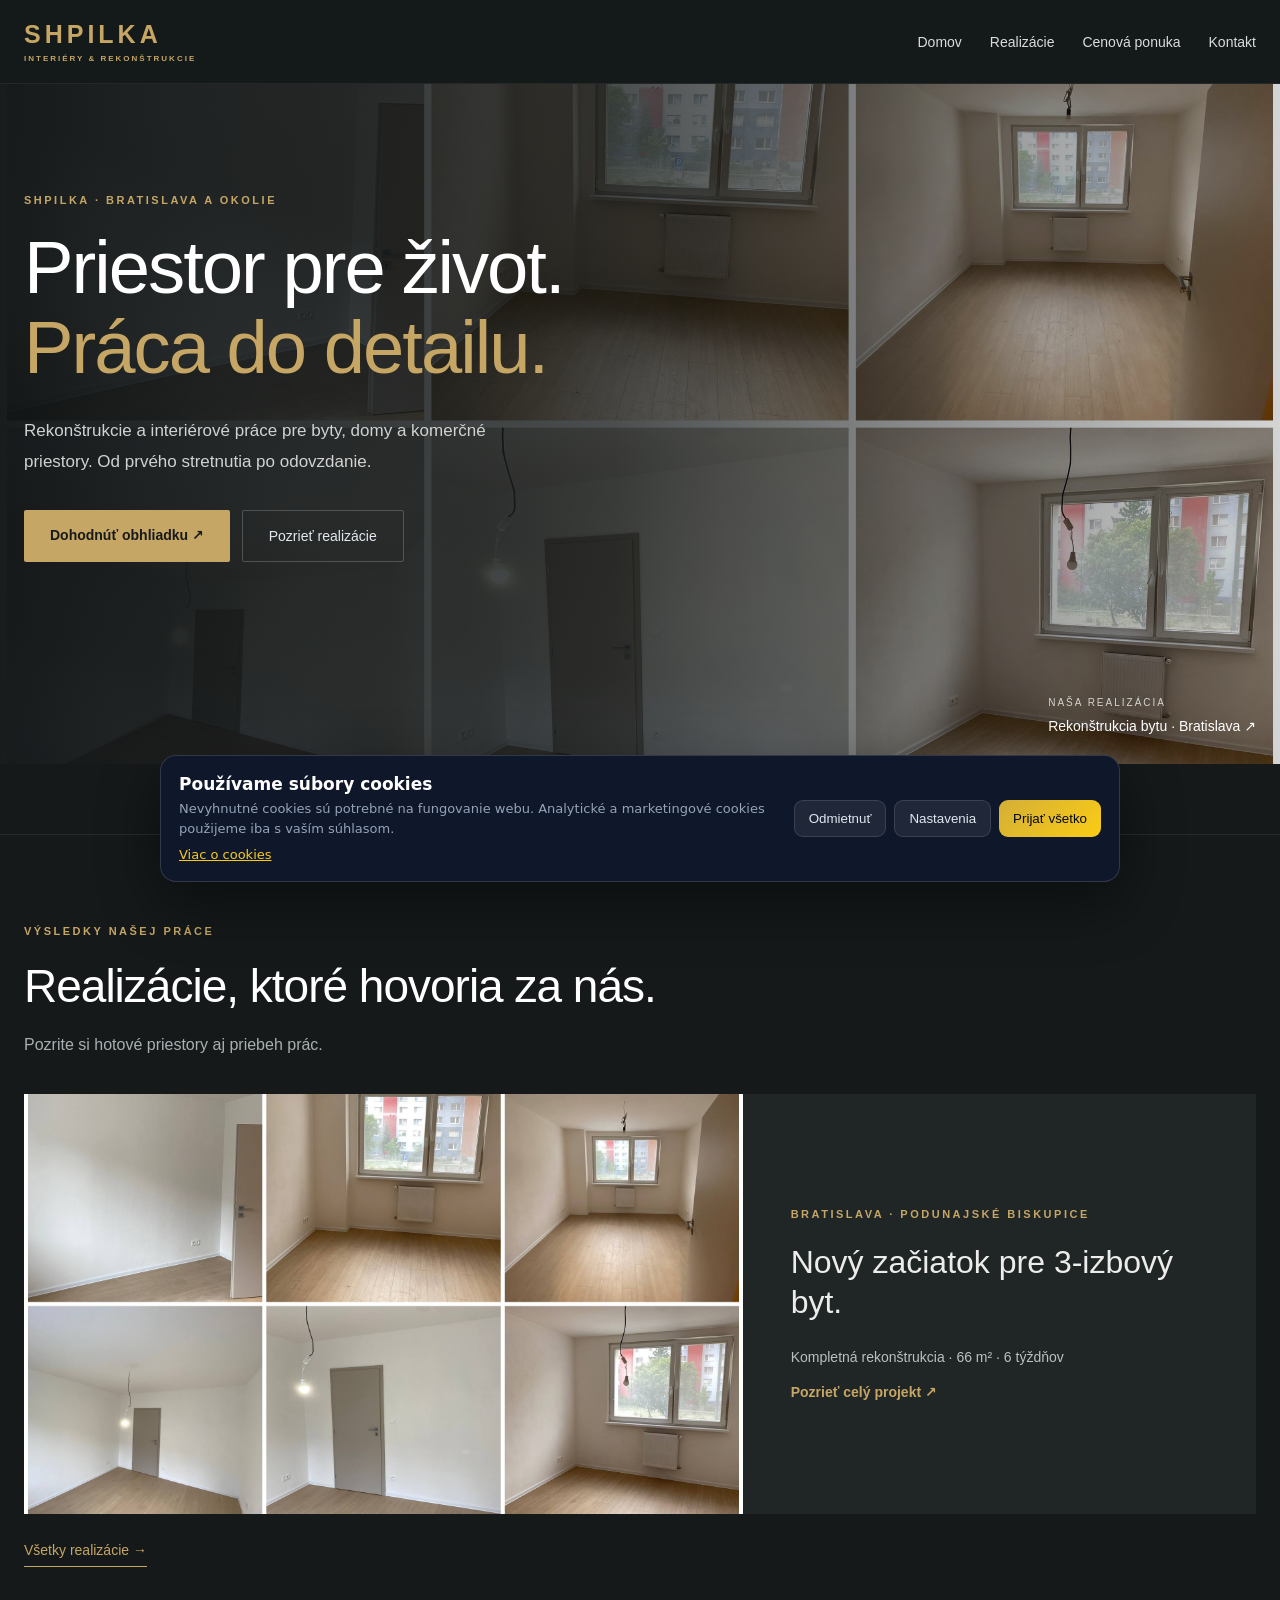
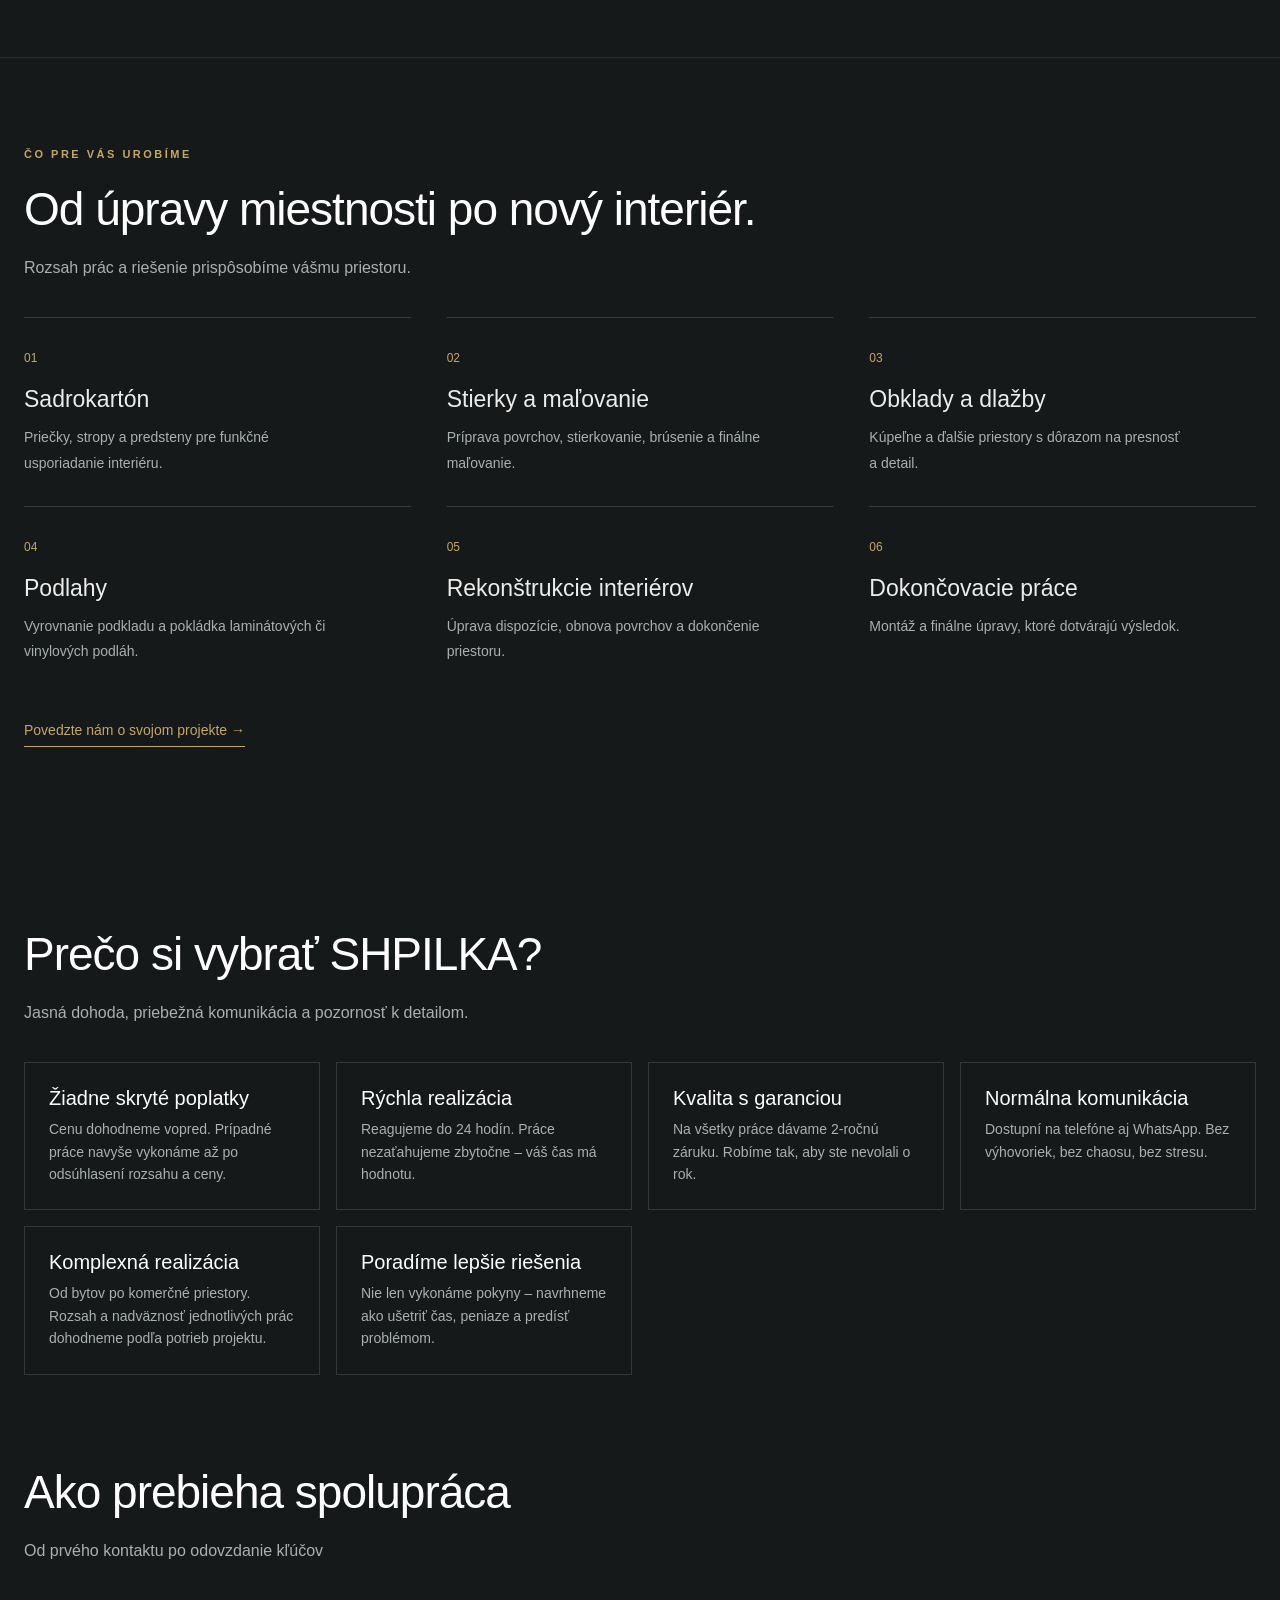
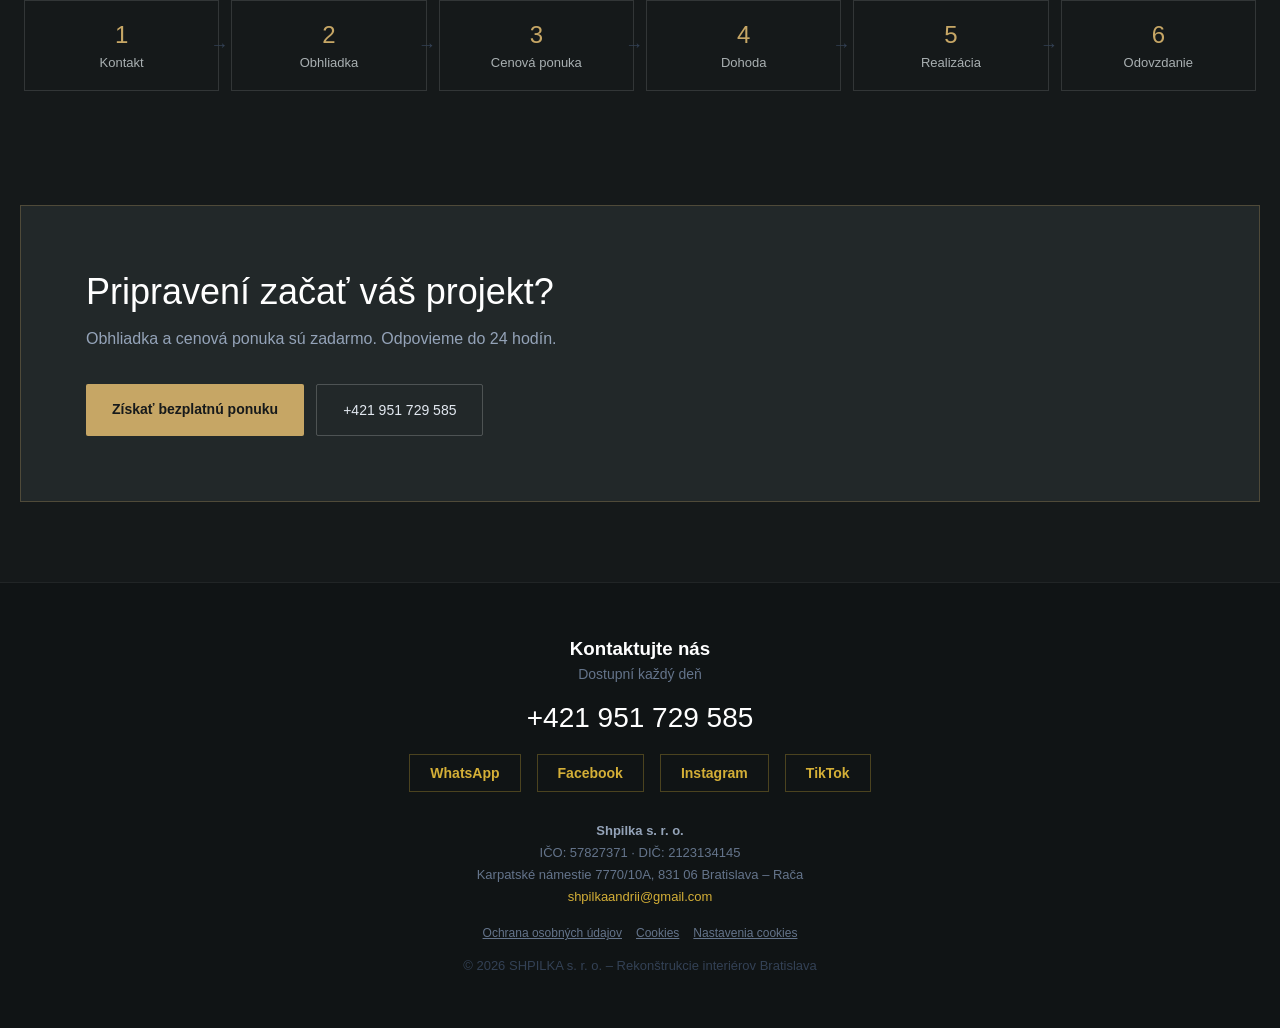
==== index.html @ 000f745a "Redesign homepage around portfolio and services; remove price list" ====
<!DOCTYPE html>
<html lang="sk">
<head>
<meta charset="UTF-8">
<meta name="viewport" content="width=device-width, initial-scale=1.0">
<title>SHPILKA – Interiérové práce Bratislava a okolí</title>
<meta name="description" content="Interiérové práce v Bratislave a okolí. Sadrokartón, maľovanie, obklady a rekonštrukcie interiérov. Pozrite si naše realizácie a dohodnite si obhliadku.">
<meta name="keywords" content="interiérové práce Bratislava, rekonštrukcie interiérov, maliar Bratislava, obkladač Bratislava, podlahy Bratislava, stavebné práce Bratislava">
<meta property="og:title" content="SHPILKA – Interiérové práce Bratislava a okolí">
<meta property="og:description" content="Interiérové práce v Bratislave a okolí. Dôraz na detail, jasná komunikácia a zodpovednosť za výsledok.">
<meta property="og:url" content="https://shpilka.sk">
<meta name="robots" content="index, follow">
<link rel="canonical" href="https://shpilka.sk/">
<link rel="icon" href="favicon.png">
<link rel="stylesheet" href="/assets/site.css">
<style>
* {
    box-sizing: border-box;
    margin: 0;
    padding: 0;
}

html {
    scroll-behavior: smooth;
    font-size: 16px;
}

body {
    font-family: 'Segoe UI', system-ui, sans-serif;
    background: #020617;
    color: #e2e8f0;
    overflow-x: hidden;
}

a {
    text-decoration: none;
    color: inherit;
}

/* NAVBAR */
.nav {
    position: sticky;
    top: 0;
    z-index: 100;
    background: rgba(2, 6, 23, 0.95);
    backdrop-filter: blur(10px);
    border-bottom: 1px solid rgba(255, 255, 255, 0.07);
    padding: 14px 20px;
    display: flex;
    justify-content: center;
    gap: 30px;
    flex-wrap: wrap;
}

.nav a {
    color: #94a3b8;
    font-size: 14px;
    font-weight: 500;
    transition: color .2s;
}

.nav a:hover {
    color: #facc15;
}

/* HERO */
.hero {
    position: relative;
    text-align: center;
    padding: 100px 20px 80px;
    background: url('banner.jpg') center/cover no-repeat;
    overflow: hidden;
}

.hero::before {
    content: '';
    position: absolute;
    inset: 0;
    background: linear-gradient(to bottom, rgba(2,6,23,0.6), rgba(2,6,23,0.85));
}

.hero * {
    position: relative;
    z-index: 2;
}

.logo {
    width: 200px;
    margin-bottom: 24px;
}

.hero h1 {
    font-size: clamp(28px, 5vw, 48px);
    font-weight: 700;
    line-height: 1.2;
    margin-bottom: 12px;
    color: #fff;
}

.hero h1 span {
    color: #facc15;
}

.hero p {
    font-size: 18px;
    color: #94a3b8;
    margin-bottom: 32px;
}

.hero-btns {
    display: flex;
    gap: 12px;
    justify-content: center;
    flex-wrap: wrap;
}

.btn-primary {
    display: inline-block;
    padding: 14px 28px;
    border-radius: 10px;
    background: linear-gradient(135deg, #d4af37, #facc15);
    color: #020617;
    font-weight: 700;
    font-size: 15px;
    transition: opacity .2s;
}

.btn-primary:hover {
    opacity: .85;
}

.btn-secondary {
    display: inline-block;
    padding: 14px 28px;
    border-radius: 10px;
    border: 1px solid rgba(255, 255, 255, 0.2);
    color: #e2e8f0;
    font-size: 15px;
    transition: background .2s;
}

.btn-secondary:hover {
    background: rgba(255, 255, 255, 0.07);
}

/* STATS */
.stats {
    background: rgba(255, 255, 255, 0.03);
    border-top: 1px solid rgba(255, 255, 255, 0.07);
    border-bottom: 1px solid rgba(255, 255, 255, 0.07);
    padding: 32px 20px;
}

.stats-grid {
    max-width: 900px;
    margin: auto;
    display: grid;
    grid-template-columns: repeat(4, 1fr);
    gap: 20px;
    text-align: center;
}

.stat-num {
    font-size: 32px;
    font-weight: 700;
    color: #facc15;
}

.stat-label {
    font-size: 13px;
    color: #64748b;
    margin-top: 4px;
}

/* SECTIONS */
.section {
    max-width: 1100px;
    margin: auto;
    padding: 60px 20px;
}

.section h2 {
    font-size: clamp(22px, 4vw, 32px);
    font-weight: 700;
    color: #fff;
    margin-bottom: 8px;
}

.section-sub {
    color: #64748b;
    margin-bottom: 36px;
    font-size: 15px;
}

/* WHY */
.why-grid {
    display: grid;
    grid-template-columns: repeat(auto-fit, minmax(280px, 1fr));
    gap: 16px;
}

.card {
    background: rgba(255, 255, 255, 0.04);
    border: 1px solid rgba(255, 255, 255, 0.07);
    border-radius: 14px;
    padding: 24px;
    transition: .3s;
}

.card:hover {
    transform: translateY(-4px);
    border-color: rgba(250, 204, 21, 0.3);
    background: rgba(255, 255, 255, 0.06);
}

.card-icon {
    font-size: 28px;
    margin-bottom: 14px;
}

.card h3 {
    font-size: 17px;
    font-weight: 600;
    color: #fff;
    margin-bottom: 8px;
}

.card p {
    font-size: 14px;
    color: #94a3b8;
    line-height: 1.6;
}

/* PROCESS */
.process {
    display: flex;
    flex-wrap: wrap;
    gap: 12px;
}

.step {
    flex: 1;
    min-width: 130px;
    background: rgba(255, 255, 255, 0.04);
    border: 1px solid rgba(255, 255, 255, 0.07);
    border-radius: 12px;
    padding: 20px 16px;
    text-align: center;
    position: relative;
}

.step-num {
    display: block;
    font-size: 24px;
    font-weight: 700;
    color: #facc15;
    margin-bottom: 6px;
}

.step p {
    font-size: 13px;
    color: #94a3b8;
}

.step::after {
    content: '→';
    position: absolute;
    right: -10px;
    top: 50%;
    transform: translateY(-50%);
    color: #334155;
    font-size: 18px;
}

.step:last-child::after {
    display: none;
}

/* GALLERY */
.gallery {
    display: grid;
    grid-template-columns: repeat(auto-fit, minmax(220px, 1fr));
    gap: 12px;
}

.gallery-item {
    position: relative;
    border-radius: 12px;
    overflow: hidden;
    aspect-ratio: 4/3;
}

.gallery-item img {
    width: 100%;
    height: 100%;
    object-fit: cover;
    transition: transform .3s;
}

.gallery-item:hover img {
    transform: scale(1.05);
}

.gallery-item .caption {
    position: absolute;
    bottom: 0;
    left: 0;
    right: 0;
    background: linear-gradient(to top, rgba(2,6,23,0.9), transparent);
    padding: 16px 12px 10px;
    font-size: 13px;
    color: #e2e8f0;
}


/* REALIZATIONS FROM projects.js */
.realizations-grid {
    display: grid;
    grid-template-columns: repeat(2, minmax(0, 1fr));
    gap: 18px;
}
.realization-card {
    display: block;
    background: rgba(255,255,255,.04);
    border: 1px solid rgba(255,255,255,.08);
    border-radius: 16px;
    overflow: hidden;
    transition: transform .25s, border-color .25s, background .25s;
}
.realization-card:hover {
    transform: translateY(-4px);
    border-color: rgba(250,204,21,.35);
    background: rgba(255,255,255,.06);
}
.realization-card img {
    width: 100%;
    aspect-ratio: 16/10;
    object-fit: cover;
    display: block;
}
.realization-card-body { padding: 18px; }
.realization-card-meta {
    color: #facc15;
    font-size: 12px;
    margin-bottom: 8px;
}
.realization-card h3 {
    color: #fff;
    font-size: 19px;
    line-height: 1.3;
    margin: 0;
}
.realization-card-link {
    display: inline-block;
    margin-top: 14px;
    color: #facc15;
    font-size: 13px;
    font-weight: 600;
}
@media(max-width: 700px) {
    .realizations-grid { grid-template-columns: 1fr; }
}

/* REVIEWS */
.reviews-grid {
    display: grid;
    grid-template-columns: repeat(auto-fit, minmax(280px, 1fr));
    gap: 16px;
}

.review-card {
    background: rgba(255, 255, 255, 0.04);
    border: 1px solid rgba(255, 255, 255, 0.07);
    border-radius: 14px;
    padding: 24px;
}

.stars {
    color: #facc15;
    font-size: 16px;
    margin-bottom: 12px;
}

.review-text {
    font-size: 14px;
    color: #94a3b8;
    line-height: 1.7;
    margin-bottom: 16px;
    font-style: italic;
}

.reviewer {
    display: flex;
    align-items: center;
    gap: 12px;
}

.reviewer-avatar {
    width: 38px;
    height: 38px;
    border-radius: 50%;
    background: linear-gradient(135deg, #d4af37, #facc15);
    display: flex;
    align-items: center;
    justify-content: center;
    font-weight: 700;
    font-size: 14px;
    color: #020617;
    flex-shrink: 0;
}

.reviewer-name {
    font-size: 14px;
    font-weight: 600;
    color: #e2e8f0;
}

.reviewer-date {
    font-size: 12px;
    color: #475569;
}

/* CTA */
.cta-section {
    background: linear-gradient(135deg, rgba(212,175,55,0.1), rgba(250,204,21,0.05));
    border: 1px solid rgba(250, 204, 21, 0.15);
    border-radius: 20px;
    padding: 60px 40px;
    text-align: center;
    margin: 0 20px 60px;
    max-width: 1100px;
    margin-left: auto;
    margin-right: auto;
    margin-bottom: 60px;
}

.cta-section h2 {
    font-size: clamp(24px, 4vw, 36px);
    color: #fff;
    margin-bottom: 12px;
}

.cta-section p {
    color: #94a3b8;
    margin-bottom: 32px;
    font-size: 16px;
}

/* FOOTER */
.footer {
    border-top: 1px solid rgba(255, 255, 255, 0.07);
    padding: 40px 20px;
    text-align: center;
}

.footer-links {
    display: flex;
    justify-content: center;
    flex-wrap: wrap;
    gap: 16px;
    margin-top: 20px;
}

.footer-links a {
    display: inline-flex;
    align-items: center;
    gap: 8px;
    color: #d4af37;
    font-weight: 600;
    font-size: 14px;
    padding: 10px 20px;
    border: 1px solid rgba(212, 175, 55, 0.3);
    border-radius: 10px;
    transition: background .2s;
}

.footer-links a:hover {
    background: rgba(212, 175, 55, 0.1);
}

.footer-phone {
    font-size: 28px;
    font-weight: 700;
    color: #fff;
    display: block;
    margin-bottom: 8px;
    transition: color .2s;
}

.footer-phone:hover {
    color: #facc15;
}

/* MOBILE */
@media (max-width: 700px) {
    .stats-grid {
        grid-template-columns: repeat(2, 1fr);
    }



    .process {
        display: grid;
        grid-template-columns: repeat(2, 1fr);
    }

    .step::after {
        display: none;
    }

    .cta-section {
        padding: 40px 20px;
    }
}

#kontakt {
    scroll-margin-top: 80px;
}

:root{--gold:#c6a665;--ink:#15191a;--muted:#a9b0b2}body{background:var(--ink);color:#ececea;font-family:Arial,system-ui,sans-serif}a:focus-visible,button:focus-visible{outline:3px solid var(--gold);outline-offset:5px}.skip-link{position:absolute;top:-100px;z-index:200;background:#fff;color:#111;padding:12px}.skip-link:focus{top:12px}.nav{justify-content:flex-end;align-items:center;padding:20px max(24px,calc((100vw - 1240px)/2));gap:28px;background:#15191af5}.nav a{color:#ddd}.brand{margin-right:auto;font-size:25px!important;letter-spacing:4px;font-weight:800!important;color:var(--gold)!important}.brand span{display:block;font-size:8px;letter-spacing:2px;margin-top:5px}.hero{min-height:680px;padding:110px max(24px,calc((100vw - 1240px)/2)) 130px;text-align:left;background-image:url('/realizacie/foto/kompletna-rekonstrukcia-bytu-podunajske-biskupice/1788432746515.jpg')}.hero::before{background:linear-gradient(90deg,rgba(15,19,20,.96),rgba(15,19,20,.75) 48%,rgba(15,19,20,.18))}.hero-content{max-width:720px}.eyebrow{font-size:11px!important;letter-spacing:2.5px;font-weight:700;color:var(--gold)!important;margin-bottom:22px!important}.hero h1{font-size:clamp(42px,5.8vw,78px);letter-spacing:-2px;line-height:1.08;font-weight:500;margin-bottom:28px}.hero h1 span{color:var(--gold)}.hero-description{max-width:530px;color:#d0d3d2!important;line-height:1.8;font-size:17px!important}.hero-btns{justify-content:flex-start}.btn-primary,.btn-secondary{border-radius:2px;padding:17px 26px;font-size:14px}.btn-primary{background:var(--gold);color:#171a1b}.hero-project{position:absolute;bottom:30px;right:max(24px,calc((100vw - 1240px)/2));font-size:10px;letter-spacing:2px;color:#d5d5d2}.hero-project span{display:block;margin-top:10px;font-size:14px;letter-spacing:0;color:#fff}.scope-strip{display:flex;flex-wrap:wrap;justify-content:center;gap:24px 48px;padding:28px 24px;border-bottom:1px solid #ffffff15;color:#c9cbc8;font-size:12px;letter-spacing:.5px}.section{max-width:1288px;padding:90px 24px}.section h2{font-size:clamp(30px,3.6vw,46px);font-weight:500;letter-spacing:-1px;max-width:780px}.section-sub{color:var(--muted);font-size:16px;line-height:1.7;margin-top:18px}.featured-project{display:grid;grid-template-columns:1.4fr 1fr;background:#202526}.featured-project img{width:100%;height:420px;object-fit:cover}.featured-project>div{padding:48px;align-self:center}.featured-project h3{font-size:32px;font-weight:500;line-height:1.25;margin-bottom:24px}.featured-project p:not(.eyebrow){font-size:14px;line-height:1.7;color:#bac0c0}.realization-card-link,.text-link{color:var(--gold);font-size:14px}.text-link{display:inline-block;margin-top:28px;padding-bottom:8px;border-bottom:1px solid var(--gold)}.services{border-top:1px solid #ffffff15}.services-grid{display:grid;grid-template-columns:repeat(3,1fr);gap:0 36px}.service{padding:30px 0;border-top:1px solid #ffffff25}.service-number{color:var(--gold);font-size:12px}.service h3{font-size:23px;font-weight:500;margin:20px 0 12px}.service p{color:var(--muted);font-size:14px;line-height:1.8;max-width:320px}.card,.step{background:transparent;border-radius:0;border-color:#ffffff20;transform:none!important}.card h3{font-weight:500;font-size:20px}.card p,.step p{color:var(--muted)}.step-num{color:var(--gold);font-weight:500}.cta-section{border-radius:0;text-align:left;max-width:1240px;padding:65px;background:#222829;border-color:#c6a66545;margin:24px auto 80px}.cta-section h2{font-weight:500}.cta-section p{line-height:1.7}.footer{background:#101415;padding:55px 24px}.footer-links a{border-radius:0}.footer-phone{font-weight:500}.footer a:hover{color:var(--gold)}
@media(max-width:760px){.nav{gap:14px;padding:15px 20px}.brand{flex-basis:100%;margin-bottom:8px}.nav a{font-size:12px}.hero{min-height:610px;padding:65px 24px 110px}.hero h1{letter-spacing:-1px}.hero::before{background:linear-gradient(90deg,#0f1314ec,#0f1314aa)}.hero-project{left:24px;right:24px}.scope-strip{gap:16px 22px;font-size:11px}.section{padding:60px 24px}.featured-project{grid-template-columns:1fr}.featured-project img{height:280px}.featured-project>div{padding:28px}.featured-project h3{font-size:28px}.services-grid{grid-template-columns:repeat(2,minmax(0,1fr));gap:0 20px}.service h3{font-size:20px}.cta-section{margin:0 24px 55px;padding:32px 24px}.hero-btns>a{flex-grow:1;text-align:center}.why-grid,.reviews-grid{grid-template-columns:1fr}.footer-phone{font-size:25px}}
@media(max-width:420px){.services-grid{grid-template-columns:1fr}.hero h1{font-size:40px}}@media(prefers-reduced-motion:reduce){html{scroll-behavior:auto}*,*::before,*::after{transition:none!important}}
</style>
</head>
<body>

<a class="skip-link" href="#main">Prejsť na obsah</a>
<nav class="nav" aria-label="Hlavná navigácia">
    <a class="brand" href="/" aria-label="SHPILKA — domov">SHPILKA<span>INTERIÉRY &amp; REKONŠTRUKCIE</span></a>
    <a href="/">Domov</a>
    <a href="/realizacie/">Realizácie</a>
    <a href="/dopyt">Cenová ponuka</a>
    <a href="#kontakt">Kontakt</a>
</nav>

<main id="main">
<section class="hero">
 <div class="hero-content">
  <p class="eyebrow">SHPILKA · BRATISLAVA A OKOLIE</p>
  <h1>Priestor pre život.<br><span>Práca do detailu.</span></h1>
  <p class="hero-description">Rekonštrukcie a interiérové práce pre byty, domy a komerčné priestory. Od prvého stretnutia po odovzdanie.</p>
  <div class="hero-btns"><a href="/dopyt/" class="btn-primary">Dohodnúť obhliadku ↗</a><a href="/realizacie/" class="btn-secondary">Pozrieť realizácie</a></div>
 </div>
 <a class="hero-project" href="/realizacie/podunajske-biskupice/">NAŠA REALIZÁCIA<span>Rekonštrukcia bytu · Bratislava ↗</span></a>
</section>
<div class="scope-strip"><span>Sadrokartón</span><span>Stierky a maľovanie</span><span>Obklady a dlažby</span><span>Podlahy</span><span>Rekonštrukcie</span></div>
<section class="section" aria-labelledby="projects-heading">
 <p class="eyebrow">VÝSLEDKY NAŠEJ PRÁCE</p><h2 id="projects-heading">Realizácie, ktoré hovoria za nás.</h2>
 <p class="section-sub">Pozrite si hotové priestory aj priebeh prác.</p>
 <a class="featured-project" href="/realizacie/podunajske-biskupice/">
 <img src="/realizacie/foto/kompletna-rekonstrukcia-bytu-podunajske-biskupice/1788432746515.jpg" alt="Dokončený interiér zrekonštruovaného bytu v Podunajských Biskupiciach" loading="lazy">
 <div><p class="eyebrow">BRATISLAVA · PODUNAJSKÉ BISKUPICE</p><h3>Nový začiatok pre 3-izbový byt.</h3><p>Kompletná rekonštrukcia · 66 m² · 6 týždňov</p><span class="realization-card-link">Pozrieť celý projekt ↗</span></div></a>
 <a href="/realizacie/" class="text-link">Všetky realizácie →</a>
</section>
<section class="section services" id="sluzby"><p class="eyebrow">ČO PRE VÁS UROBÍME</p><h2>Od úpravy miestnosti po nový interiér.</h2><p class="section-sub">Rozsah prác a riešenie prispôsobíme vášmu priestoru.</p><div class="services-grid">
<article class="service"><span class="service-number">01</span><h3>Sadrokartón</h3><p>Priečky, stropy a predsteny pre funkčné usporiadanie interiéru.</p></article><article class="service"><span class="service-number">02</span><h3>Stierky a maľovanie</h3><p>Príprava povrchov, stierkovanie, brúsenie a finálne maľovanie.</p></article><article class="service"><span class="service-number">03</span><h3>Obklady a dlažby</h3><p>Kúpeľne a ďalšie priestory s dôrazom na presnosť a detail.</p></article><article class="service"><span class="service-number">04</span><h3>Podlahy</h3><p>Vyrovnanie podkladu a pokládka laminátových či vinylových podláh.</p></article><article class="service"><span class="service-number">05</span><h3>Rekonštrukcie interiérov</h3><p>Úprava dispozície, obnova povrchov a dokončenie priestoru.</p></article><article class="service"><span class="service-number">06</span><h3>Dokončovacie práce</h3><p>Montáž a finálne úpravy, ktoré dotvárajú výsledok.</p></article></div><a class="text-link" href="/dopyt/">Povedzte nám o svojom projekte →</a></section>
<!-- WHY US -->
<div class="section">
    <h2>Prečo si vybrať SHPILKA?</h2>
    <p class="section-sub">Jasná dohoda, priebežná komunikácia a pozornosť k detailom.</p>
    <div class="why-grid">
        <div class="card">
            <h3>Žiadne skryté poplatky</h3>
            <p>Cenu dohodneme vopred. Prípadné práce navyše vykonáme až po odsúhlasení rozsahu a ceny.</p>
        </div>
        <div class="card">
            <h3>Rýchla realizácia</h3>
            <p>Reagujeme do 24 hodín. Práce nezaťahujeme zbytočne – váš čas má hodnotu.</p>
        </div>
        <div class="card">
            <h3>Kvalita s garanciou</h3>
            <p>Na všetky práce dávame 2-ročnú záruku. Robíme tak, aby ste nevolali o rok.</p>
        </div>
        <div class="card">
            <h3>Normálna komunikácia</h3>
            <p>Dostupní na telefóne aj WhatsApp. Bez výhovoriek, bez chaosu, bez stresu.</p>
        </div>
        <div class="card">
            <h3>Komplexná realizácia</h3>
            <p>Od bytov po komerčné priestory. Rozsah a nadväznosť jednotlivých prác dohodneme podľa potrieb projektu.</p>
        </div>
        <div class="card">
            <h3>Poradíme lepšie riešenia</h3>
            <p>Nie len vykonáme pokyny – navrhneme ako ušetriť čas, peniaze a predísť problémom.</p>
        </div>
    </div>
</div>

<!-- PROCESS -->
<div class="section" style="padding-top: 0">
    <h2>Ako prebieha spolupráca</h2>
    <p class="section-sub">Od prvého kontaktu po odovzdanie kľúčov</p>
    <div class="process">
        <div class="step"><span class="step-num">1</span><p>Kontakt</p></div>
        <div class="step"><span class="step-num">2</span><p>Obhliadka</p></div>
        <div class="step"><span class="step-num">3</span><p>Cenová ponuka</p></div>
        <div class="step"><span class="step-num">4</span><p>Dohoda</p></div>
        <div class="step"><span class="step-num">5</span><p>Realizácia</p></div>
        <div class="step"><span class="step-num">6</span><p>Odovzdanie</p></div>
    </div>
</div>

<!-- CTA -->
<div class="cta-section">
    <h2>Pripravení začať váš projekt?</h2>
    <p>Obhliadka a cenová ponuka sú zadarmo. Odpovieme do 24 hodín.</p>
    <div class="hero-btns">
        <a href="/dopyt" class="btn-primary">Získať bezplatnú ponuku</a>
        <a href="tel:+421951729585" class="btn-secondary"> +421 951 729 585</a>
    </div>
</div>

</main>
<!-- FOOTER -->
<div class="footer" id="kontakt">
    <h3 style="color: #fff; margin-bottom: 6px">Kontaktujte nás</h3>
    <p style="color: #64748b; font-size: 14px; margin-bottom: 20px">Dostupní každý deň</p>
    <a href="tel:+421951729585" class="footer-phone">+421 951 729 585</a>
    <div class="footer-links">
        <a href="https://wa.me/421951729585" target="_blank"> WhatsApp</a>
        <a href="https://www.facebook.com/profile.php?id=61573303380805" target="_blank"> Facebook</a>
        <a href="https://www.instagram.com/shpilka.sk/" target="_blank"> Instagram</a>
        <a href="https://www.tiktok.com/@shpilka.s.r.o" target="_blank"> TikTok</a>
    </div>
    <div style="margin-top:28px;color:#64748b;font-size:13px;line-height:1.7">
        <strong style="color:#94a3b8">Shpilka s. r. o.</strong><br>
        IČO: 57827371 · DIČ: 2123134145<br>
        Karpatské námestie 7770/10A, 831 06 Bratislava – Rača<br>
        <a href="mailto:shpilkaandrii@gmail.com" style="color:#d4af37">shpilkaandrii@gmail.com</a>
    </div>
    <div class="legal-footer">
        <a href="/ochrana-osobnych-udajov/">Ochrana osobných údajov</a>
        <a href="/cookies/">Cookies</a>
        <button type="button" onclick="ShpilkaCookies.open()">Nastavenia cookies</button>
    </div>
    <p style="color: #334155; font-size: 13px; margin-top: 18px">© <span id="year"></span> SHPILKA s. r. o. – Rekonštrukcie interiérov Bratislava</p>
</div>
<script>document.getElementById('year').textContent = new Date().getFullYear();</script>
<script src="/assets/site.js"></script>
</body>
</html>
---- assets/site.css ----
#cookie-banner{position:fixed;inset:auto 18px 18px 18px;z-index:10000;display:flex;justify-content:center;font-family:'Segoe UI',system-ui,sans-serif}.cookie-box{width:min(960px,100%);background:#0f172a;border:1px solid rgba(255,255,255,.14);border-radius:16px;padding:18px;box-shadow:0 20px 60px rgba(0,0,0,.45);display:grid;grid-template-columns:1fr auto;gap:18px;align-items:center}.cookie-copy strong{display:block;color:#fff;font-size:17px;margin-bottom:5px}.cookie-copy p{color:#94a3b8;font-size:13px;line-height:1.55;margin:0 0 5px}.cookie-copy a{color:#facc15;font-size:13px;text-decoration:underline}.cookie-actions{display:flex;gap:8px;flex-wrap:wrap;justify-content:flex-end}.cookie-btn{border:0;border-radius:9px;padding:10px 14px;font:600 13px inherit;cursor:pointer}.cookie-btn.primary{background:linear-gradient(135deg,#d4af37,#facc15);color:#020617}.cookie-btn.secondary{background:rgba(255,255,255,.07);border:1px solid rgba(255,255,255,.12);color:#e2e8f0}.cookie-settings{grid-column:1/-1;border-top:1px solid rgba(255,255,255,.08);padding-top:12px}.cookie-settings label{display:flex;justify-content:space-between;gap:20px;padding:10px 0;color:#e2e8f0}.cookie-settings small{display:block;color:#64748b;font-weight:400;margin-top:2px}.cookie-settings input{width:19px;height:19px;accent-color:#facc15}.cookie-settings .save{margin-top:6px}.legal-footer{margin-top:18px;display:flex;justify-content:center;gap:14px;flex-wrap:wrap}.legal-footer a,.legal-footer button{font:inherit;font-size:12px;color:#64748b;background:none;border:0;padding:0;cursor:pointer;text-decoration:underline}@media(max-width:720px){.cookie-box{grid-template-columns:1fr}.cookie-actions{justify-content:stretch}.cookie-btn{flex:1}.cookie-settings{grid-column:1}}
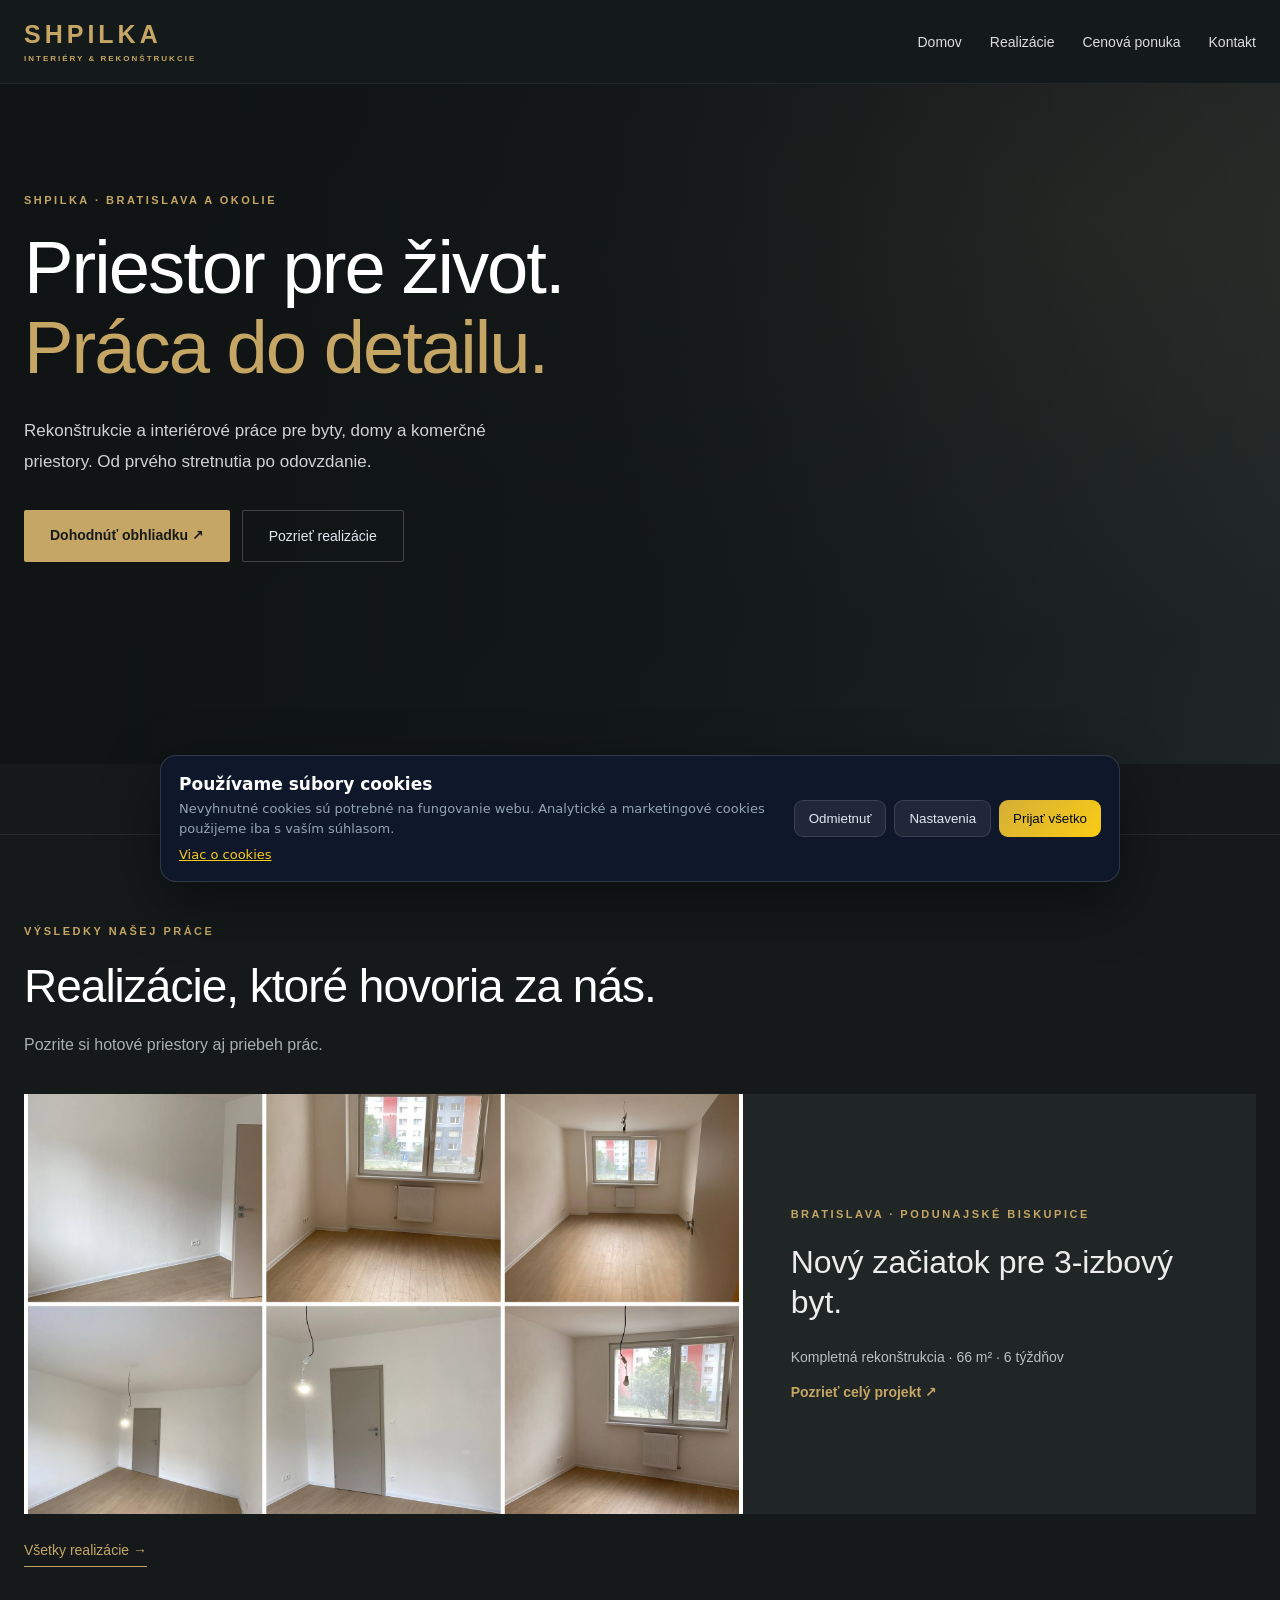
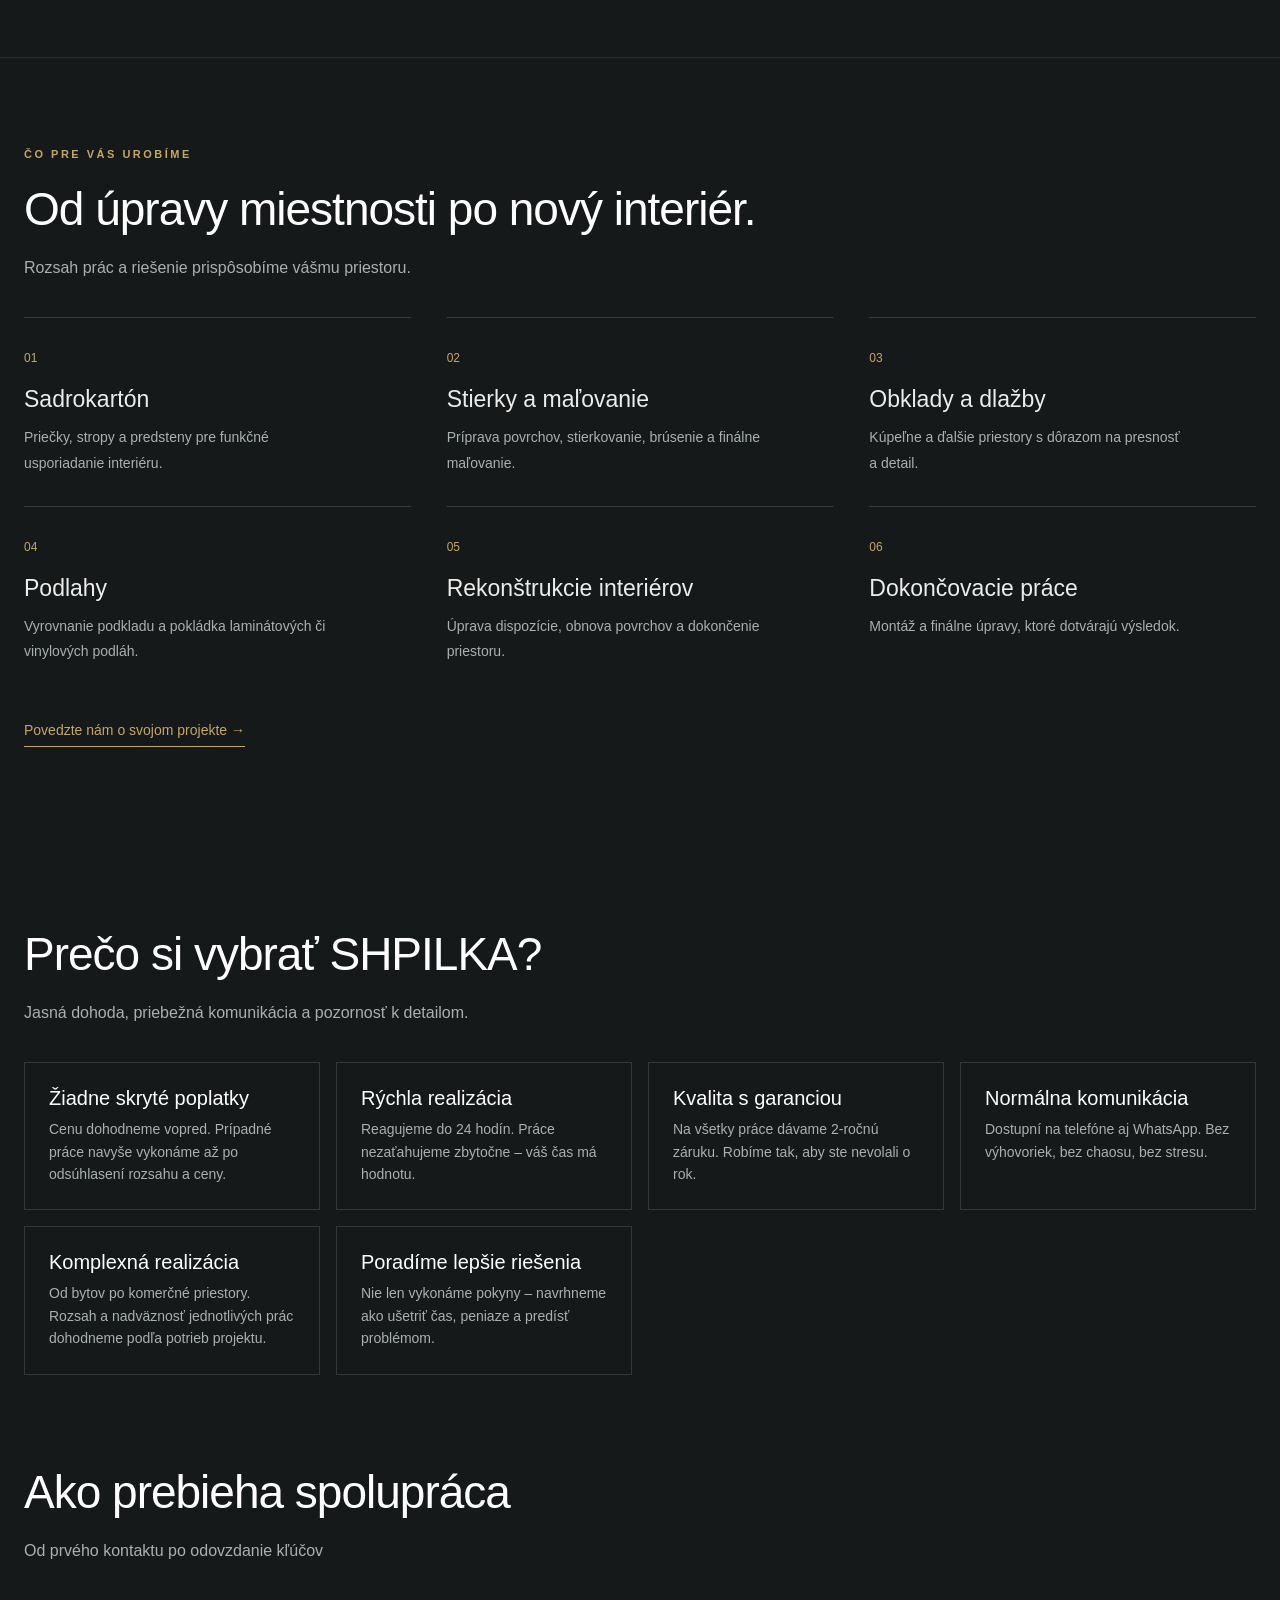
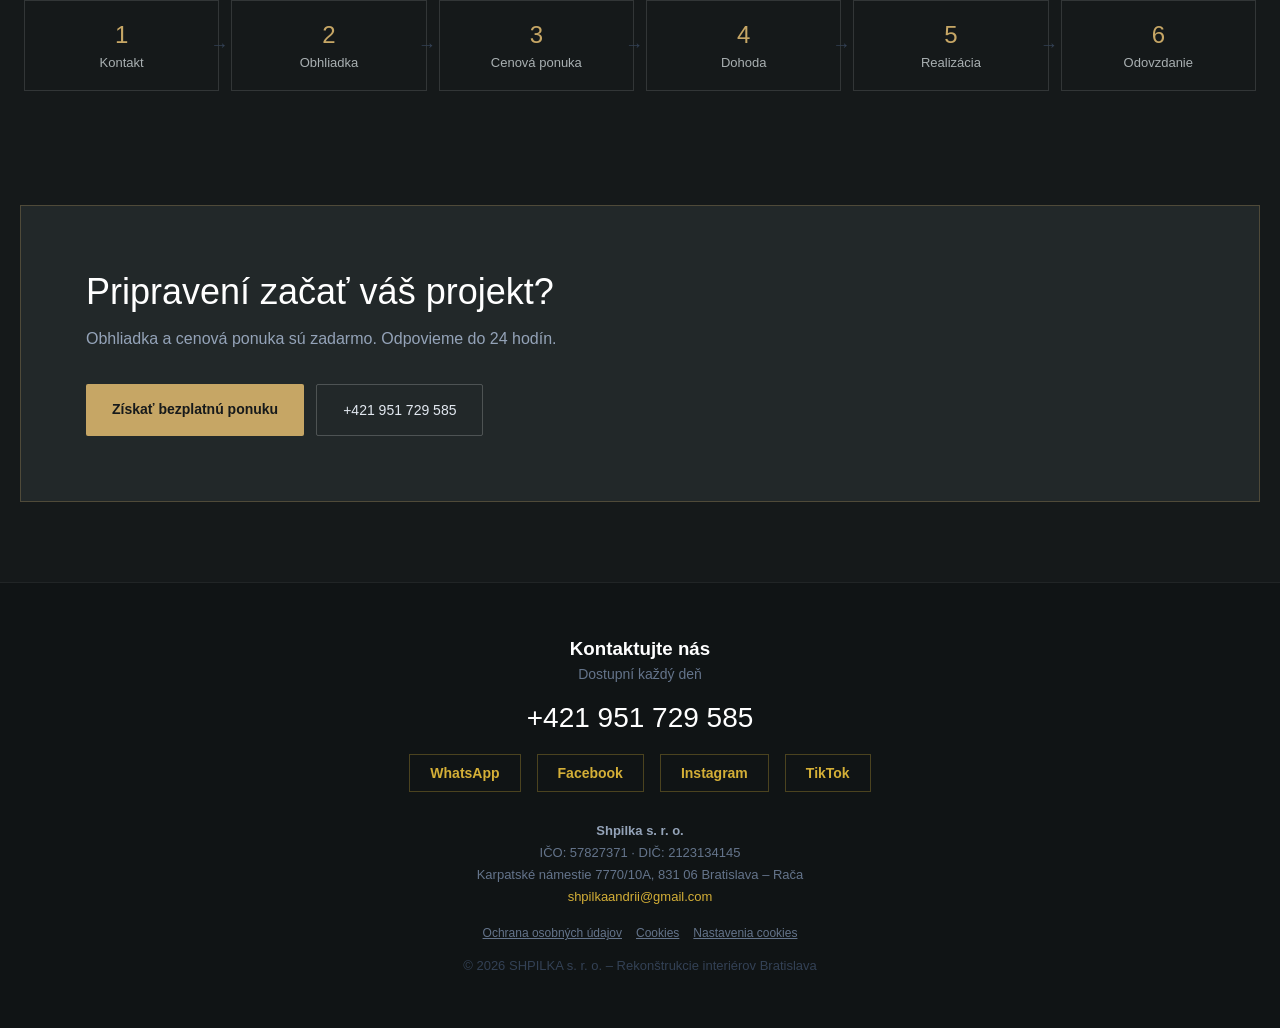
==== commit 53599ec7: "Use neutral gradient background for homepage hero" ====
--- a/index.html
+++ b/index.html
@@ -68,7 +68,7 @@
     position: relative;
     text-align: center;
     padding: 100px 20px 80px;
-    background: url('banner.jpg') center/cover no-repeat;
+    background: #15191a;
     overflow: hidden;
 }
 
@@ -517,7 +517,7 @@
     scroll-margin-top: 80px;
 }
 
-:root{--gold:#c6a665;--ink:#15191a;--muted:#a9b0b2}body{background:var(--ink);color:#ececea;font-family:Arial,system-ui,sans-serif}a:focus-visible,button:focus-visible{outline:3px solid var(--gold);outline-offset:5px}.skip-link{position:absolute;top:-100px;z-index:200;background:#fff;color:#111;padding:12px}.skip-link:focus{top:12px}.nav{justify-content:flex-end;align-items:center;padding:20px max(24px,calc((100vw - 1240px)/2));gap:28px;background:#15191af5}.nav a{color:#ddd}.brand{margin-right:auto;font-size:25px!important;letter-spacing:4px;font-weight:800!important;color:var(--gold)!important}.brand span{display:block;font-size:8px;letter-spacing:2px;margin-top:5px}.hero{min-height:680px;padding:110px max(24px,calc((100vw - 1240px)/2)) 130px;text-align:left;background-image:url('/realizacie/foto/kompletna-rekonstrukcia-bytu-podunajske-biskupice/1788432746515.jpg')}.hero::before{background:linear-gradient(90deg,rgba(15,19,20,.96),rgba(15,19,20,.75) 48%,rgba(15,19,20,.18))}.hero-content{max-width:720px}.eyebrow{font-size:11px!important;letter-spacing:2.5px;font-weight:700;color:var(--gold)!important;margin-bottom:22px!important}.hero h1{font-size:clamp(42px,5.8vw,78px);letter-spacing:-2px;line-height:1.08;font-weight:500;margin-bottom:28px}.hero h1 span{color:var(--gold)}.hero-description{max-width:530px;color:#d0d3d2!important;line-height:1.8;font-size:17px!important}.hero-btns{justify-content:flex-start}.btn-primary,.btn-secondary{border-radius:2px;padding:17px 26px;font-size:14px}.btn-primary{background:var(--gold);color:#171a1b}.hero-project{position:absolute;bottom:30px;right:max(24px,calc((100vw - 1240px)/2));font-size:10px;letter-spacing:2px;color:#d5d5d2}.hero-project span{display:block;margin-top:10px;font-size:14px;letter-spacing:0;color:#fff}.scope-strip{display:flex;flex-wrap:wrap;justify-content:center;gap:24px 48px;padding:28px 24px;border-bottom:1px solid #ffffff15;color:#c9cbc8;font-size:12px;letter-spacing:.5px}.section{max-width:1288px;padding:90px 24px}.section h2{font-size:clamp(30px,3.6vw,46px);font-weight:500;letter-spacing:-1px;max-width:780px}.section-sub{color:var(--muted);font-size:16px;line-height:1.7;margin-top:18px}.featured-project{display:grid;grid-template-columns:1.4fr 1fr;background:#202526}.featured-project img{width:100%;height:420px;object-fit:cover}.featured-project>div{padding:48px;align-self:center}.featured-project h3{font-size:32px;font-weight:500;line-height:1.25;margin-bottom:24px}.featured-project p:not(.eyebrow){font-size:14px;line-height:1.7;color:#bac0c0}.realization-card-link,.text-link{color:var(--gold);font-size:14px}.text-link{display:inline-block;margin-top:28px;padding-bottom:8px;border-bottom:1px solid var(--gold)}.services{border-top:1px solid #ffffff15}.services-grid{display:grid;grid-template-columns:repeat(3,1fr);gap:0 36px}.service{padding:30px 0;border-top:1px solid #ffffff25}.service-number{color:var(--gold);font-size:12px}.service h3{font-size:23px;font-weight:500;margin:20px 0 12px}.service p{color:var(--muted);font-size:14px;line-height:1.8;max-width:320px}.card,.step{background:transparent;border-radius:0;border-color:#ffffff20;transform:none!important}.card h3{font-weight:500;font-size:20px}.card p,.step p{color:var(--muted)}.step-num{color:var(--gold);font-weight:500}.cta-section{border-radius:0;text-align:left;max-width:1240px;padding:65px;background:#222829;border-color:#c6a66545;margin:24px auto 80px}.cta-section h2{font-weight:500}.cta-section p{line-height:1.7}.footer{background:#101415;padding:55px 24px}.footer-links a{border-radius:0}.footer-phone{font-weight:500}.footer a:hover{color:var(--gold)}
+:root{--gold:#c6a665;--ink:#15191a;--muted:#a9b0b2}body{background:var(--ink);color:#ececea;font-family:Arial,system-ui,sans-serif}a:focus-visible,button:focus-visible{outline:3px solid var(--gold);outline-offset:5px}.skip-link{position:absolute;top:-100px;z-index:200;background:#fff;color:#111;padding:12px}.skip-link:focus{top:12px}.nav{justify-content:flex-end;align-items:center;padding:20px max(24px,calc((100vw - 1240px)/2));gap:28px;background:#15191af5}.nav a{color:#ddd}.brand{margin-right:auto;font-size:25px!important;letter-spacing:4px;font-weight:800!important;color:var(--gold)!important}.brand span{display:block;font-size:8px;letter-spacing:2px;margin-top:5px}.hero{min-height:680px;padding:110px max(24px,calc((100vw - 1240px)/2)) 130px;text-align:left;background-image:radial-gradient(ellipse at 85% 20%,rgba(198,166,101,.10),transparent 55%),linear-gradient(135deg,#15191a,#232a2c)}.hero::before{background:linear-gradient(90deg,rgba(15,19,20,.96),rgba(15,19,20,.75) 48%,rgba(15,19,20,.18))}.hero-content{max-width:720px}.eyebrow{font-size:11px!important;letter-spacing:2.5px;font-weight:700;color:var(--gold)!important;margin-bottom:22px!important}.hero h1{font-size:clamp(42px,5.8vw,78px);letter-spacing:-2px;line-height:1.08;font-weight:500;margin-bottom:28px}.hero h1 span{color:var(--gold)}.hero-description{max-width:530px;color:#d0d3d2!important;line-height:1.8;font-size:17px!important}.hero-btns{justify-content:flex-start}.btn-primary,.btn-secondary{border-radius:2px;padding:17px 26px;font-size:14px}.btn-primary{background:var(--gold);color:#171a1b}.hero-project{position:absolute;bottom:30px;right:max(24px,calc((100vw - 1240px)/2));font-size:10px;letter-spacing:2px;color:#d5d5d2}.hero-project span{display:block;margin-top:10px;font-size:14px;letter-spacing:0;color:#fff}.scope-strip{display:flex;flex-wrap:wrap;justify-content:center;gap:24px 48px;padding:28px 24px;border-bottom:1px solid #ffffff15;color:#c9cbc8;font-size:12px;letter-spacing:.5px}.section{max-width:1288px;padding:90px 24px}.section h2{font-size:clamp(30px,3.6vw,46px);font-weight:500;letter-spacing:-1px;max-width:780px}.section-sub{color:var(--muted);font-size:16px;line-height:1.7;margin-top:18px}.featured-project{display:grid;grid-template-columns:1.4fr 1fr;background:#202526}.featured-project img{width:100%;height:420px;object-fit:cover}.featured-project>div{padding:48px;align-self:center}.featured-project h3{font-size:32px;font-weight:500;line-height:1.25;margin-bottom:24px}.featured-project p:not(.eyebrow){font-size:14px;line-height:1.7;color:#bac0c0}.realization-card-link,.text-link{color:var(--gold);font-size:14px}.text-link{display:inline-block;margin-top:28px;padding-bottom:8px;border-bottom:1px solid var(--gold)}.services{border-top:1px solid #ffffff15}.services-grid{display:grid;grid-template-columns:repeat(3,1fr);gap:0 36px}.service{padding:30px 0;border-top:1px solid #ffffff25}.service-number{color:var(--gold);font-size:12px}.service h3{font-size:23px;font-weight:500;margin:20px 0 12px}.service p{color:var(--muted);font-size:14px;line-height:1.8;max-width:320px}.card,.step{background:transparent;border-radius:0;border-color:#ffffff20;transform:none!important}.card h3{font-weight:500;font-size:20px}.card p,.step p{color:var(--muted)}.step-num{color:var(--gold);font-weight:500}.cta-section{border-radius:0;text-align:left;max-width:1240px;padding:65px;background:#222829;border-color:#c6a66545;margin:24px auto 80px}.cta-section h2{font-weight:500}.cta-section p{line-height:1.7}.footer{background:#101415;padding:55px 24px}.footer-links a{border-radius:0}.footer-phone{font-weight:500}.footer a:hover{color:var(--gold)}
 @media(max-width:760px){.nav{gap:14px;padding:15px 20px}.brand{flex-basis:100%;margin-bottom:8px}.nav a{font-size:12px}.hero{min-height:610px;padding:65px 24px 110px}.hero h1{letter-spacing:-1px}.hero::before{background:linear-gradient(90deg,#0f1314ec,#0f1314aa)}.hero-project{left:24px;right:24px}.scope-strip{gap:16px 22px;font-size:11px}.section{padding:60px 24px}.featured-project{grid-template-columns:1fr}.featured-project img{height:280px}.featured-project>div{padding:28px}.featured-project h3{font-size:28px}.services-grid{grid-template-columns:repeat(2,minmax(0,1fr));gap:0 20px}.service h3{font-size:20px}.cta-section{margin:0 24px 55px;padding:32px 24px}.hero-btns>a{flex-grow:1;text-align:center}.why-grid,.reviews-grid{grid-template-columns:1fr}.footer-phone{font-size:25px}}
 @media(max-width:420px){.services-grid{grid-template-columns:1fr}.hero h1{font-size:40px}}@media(prefers-reduced-motion:reduce){html{scroll-behavior:auto}*,*::before,*::after{transition:none!important}}
 </style>
@@ -541,7 +541,6 @@
   <p class="hero-description">Rekonštrukcie a interiérové práce pre byty, domy a komerčné priestory. Od prvého stretnutia po odovzdanie.</p>
   <div class="hero-btns"><a href="/dopyt/" class="btn-primary">Dohodnúť obhliadku ↗</a><a href="/realizacie/" class="btn-secondary">Pozrieť realizácie</a></div>
  </div>
- <a class="hero-project" href="/realizacie/podunajske-biskupice/">NAŠA REALIZÁCIA<span>Rekonštrukcia bytu · Bratislava ↗</span></a>
 </section>
 <div class="scope-strip"><span>Sadrokartón</span><span>Stierky a maľovanie</span><span>Obklady a dlažby</span><span>Podlahy</span><span>Rekonštrukcie</span></div>
 <section class="section" aria-labelledby="projects-heading">
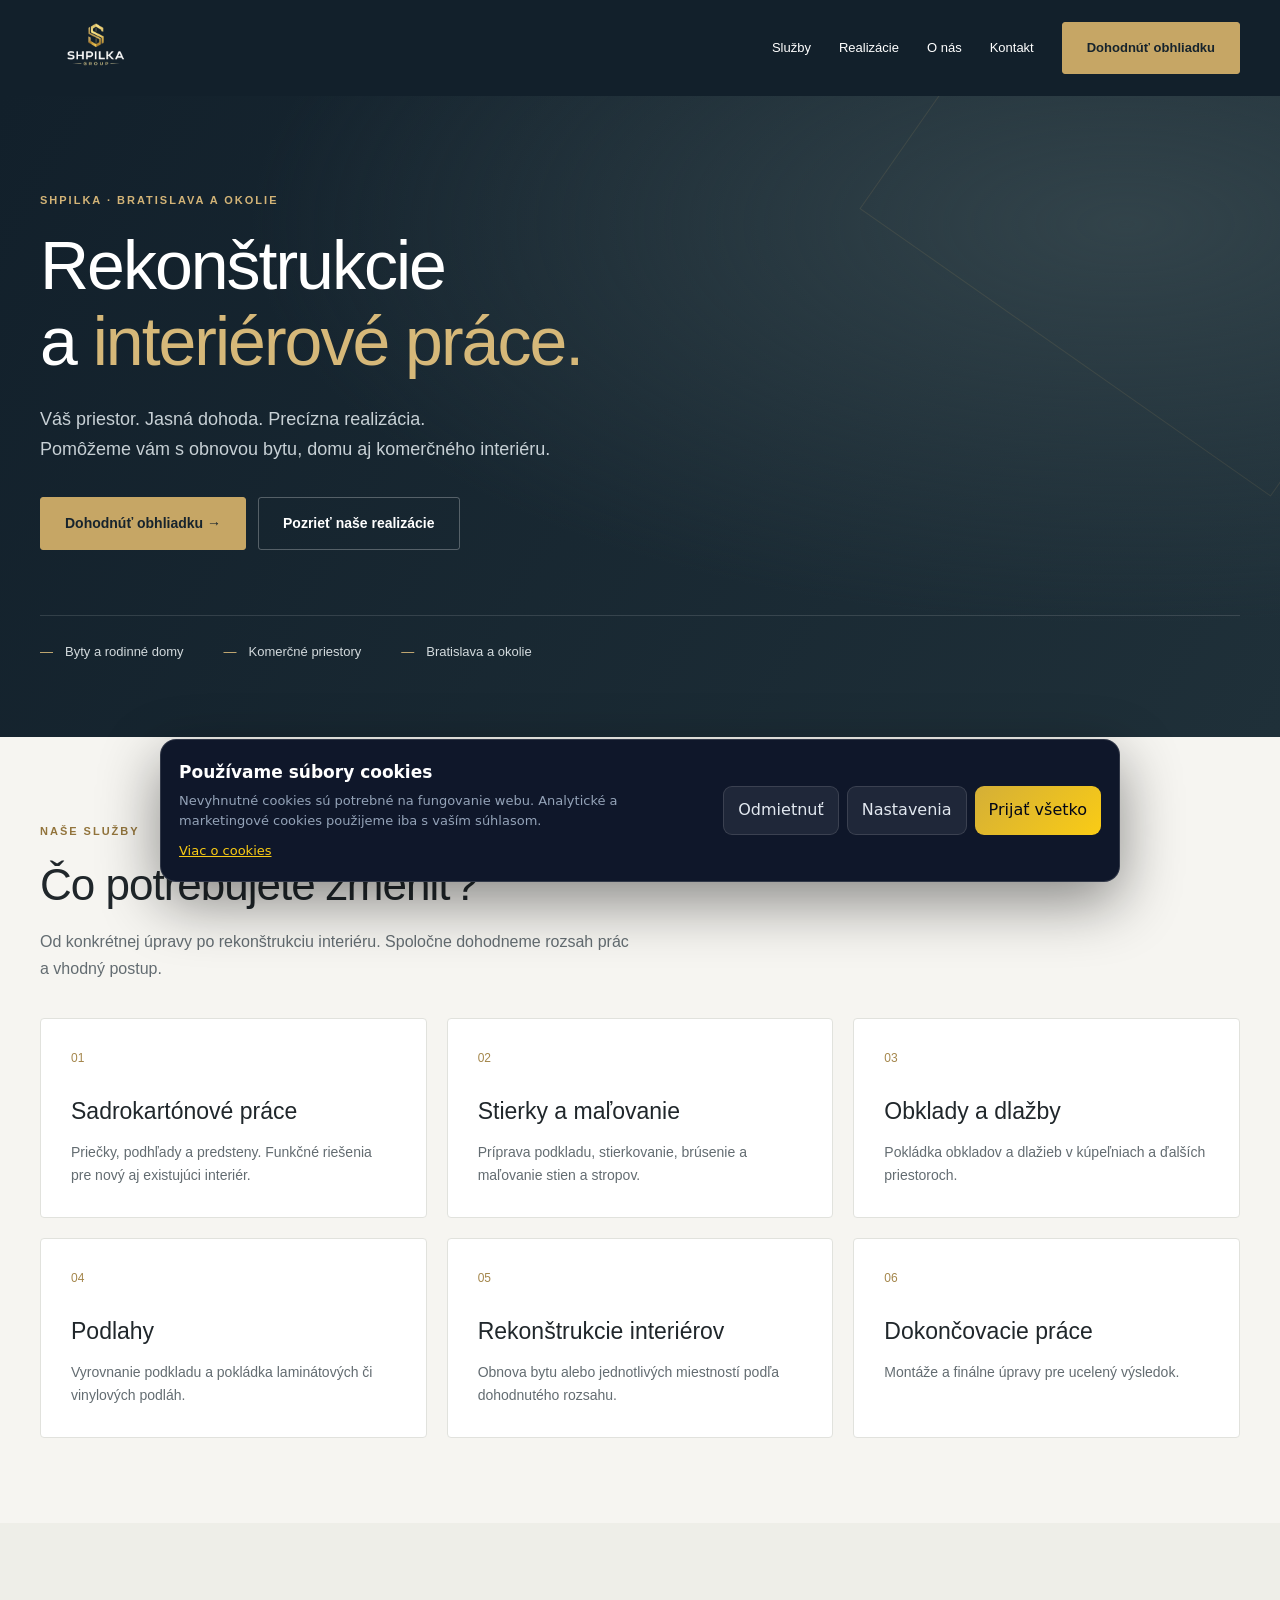
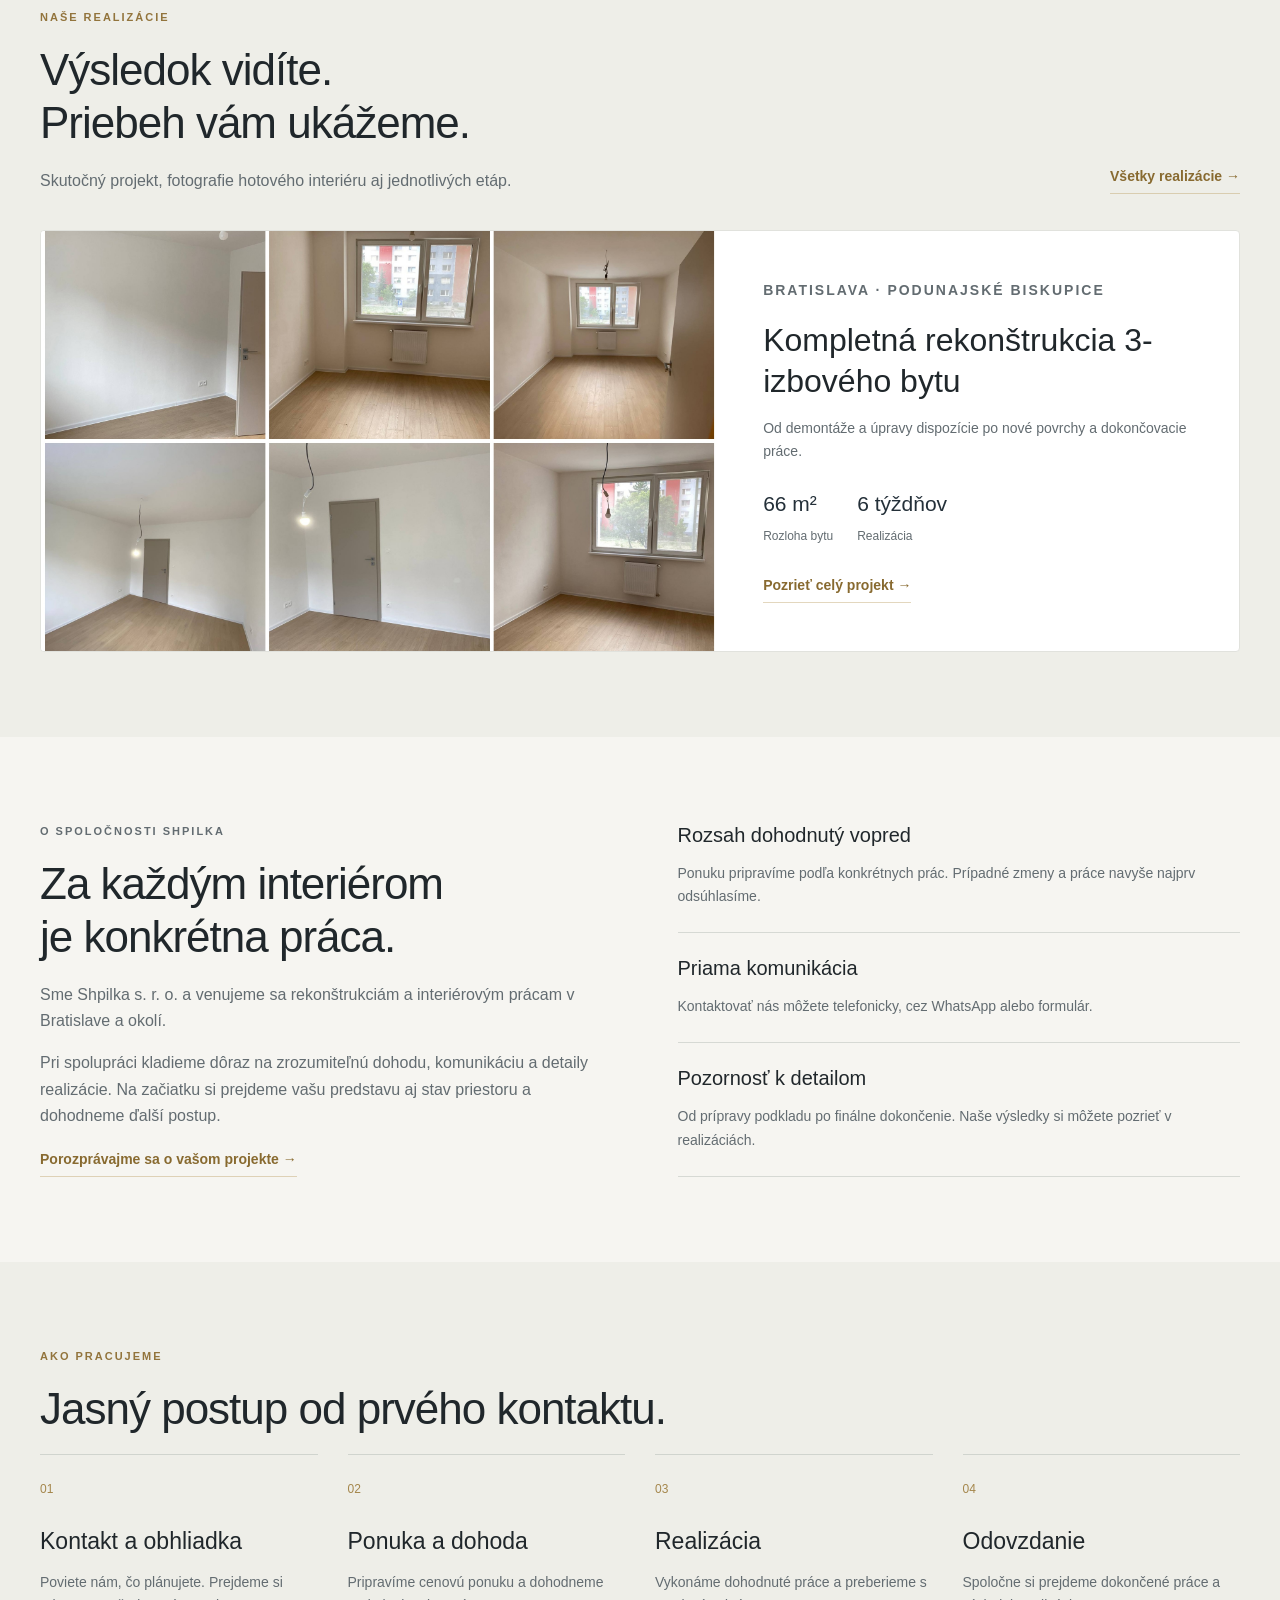
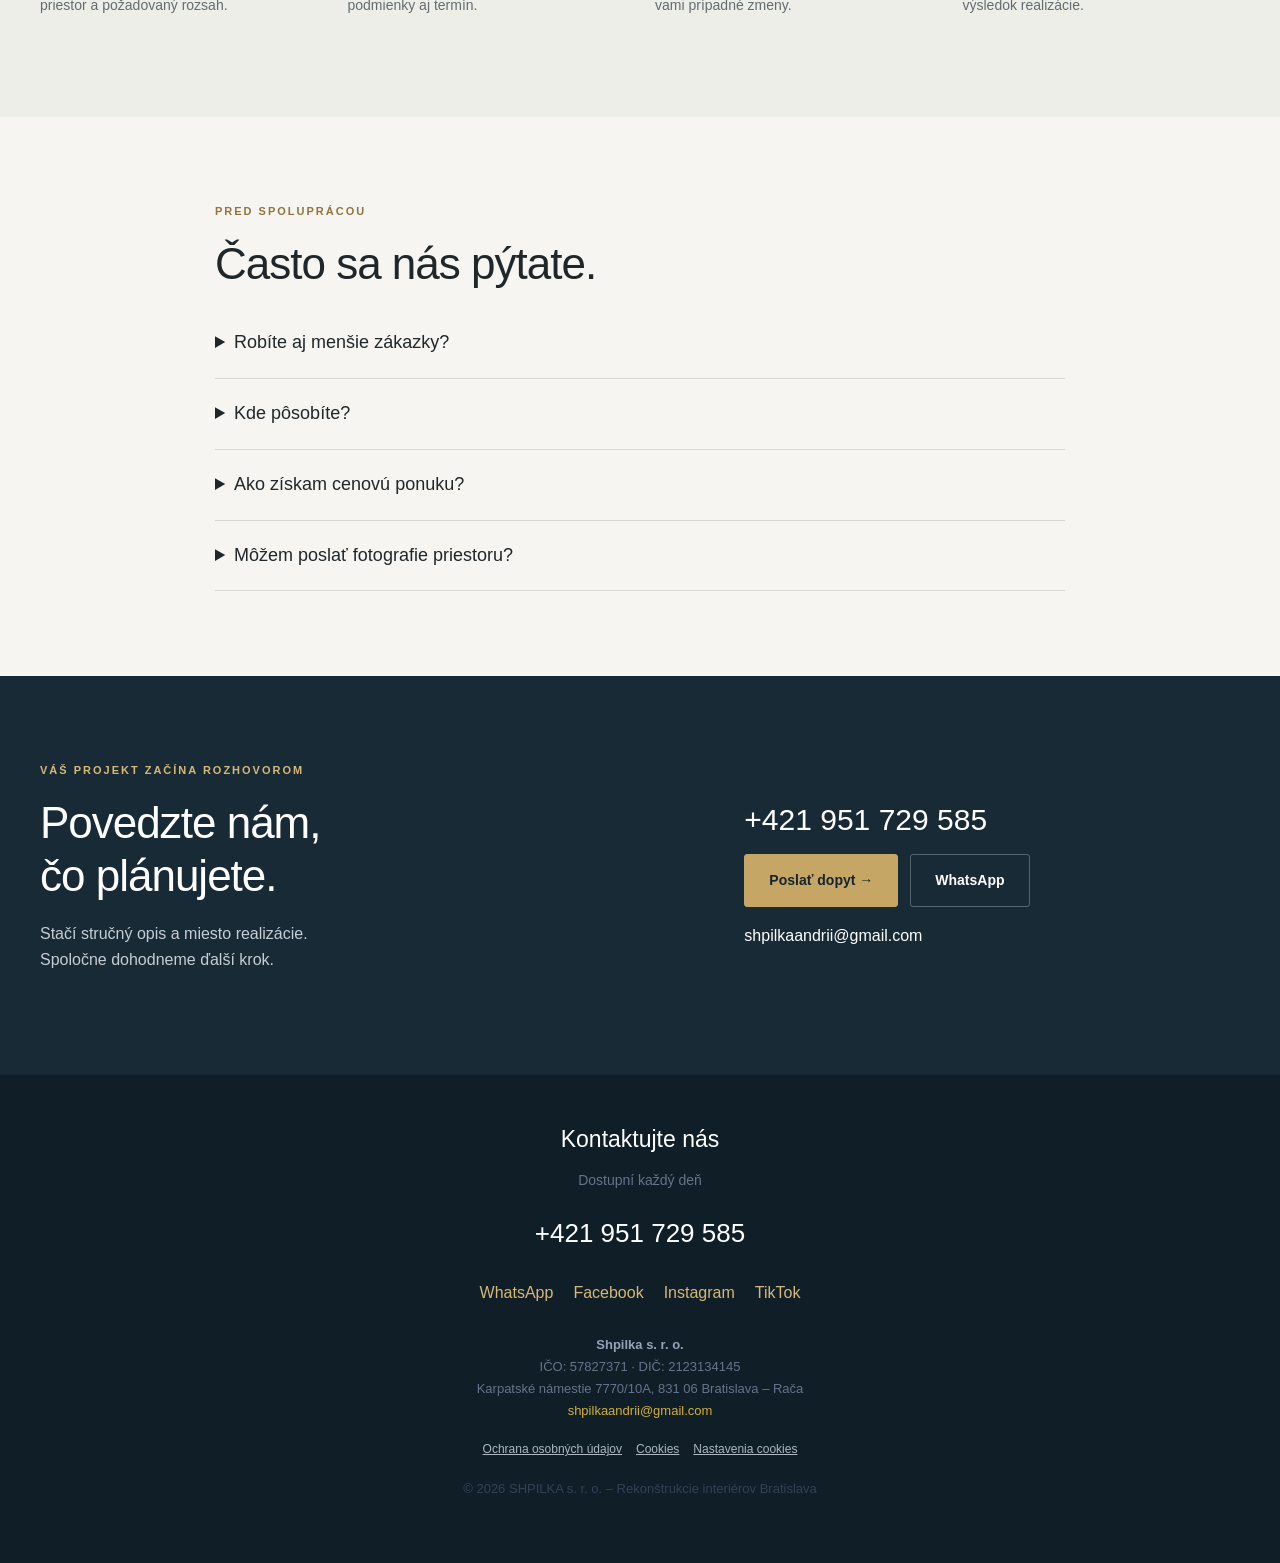
==== commit c984910d: "Rebuild corporate homepage with brand logo, neutral hero and clear service sections" ====
--- a/index.html
+++ b/index.html
@@ -13,613 +13,24 @@
 <link rel="canonical" href="https://shpilka.sk/">
 <link rel="icon" href="favicon.png">
 <link rel="stylesheet" href="/assets/site.css">
-<style>
-* {
-    box-sizing: border-box;
-    margin: 0;
-    padding: 0;
-}
-
-html {
-    scroll-behavior: smooth;
-    font-size: 16px;
-}
-
-body {
-    font-family: 'Segoe UI', system-ui, sans-serif;
-    background: #020617;
-    color: #e2e8f0;
-    overflow-x: hidden;
-}
-
-a {
-    text-decoration: none;
-    color: inherit;
-}
-
-/* NAVBAR */
-.nav {
-    position: sticky;
-    top: 0;
-    z-index: 100;
-    background: rgba(2, 6, 23, 0.95);
-    backdrop-filter: blur(10px);
-    border-bottom: 1px solid rgba(255, 255, 255, 0.07);
-    padding: 14px 20px;
-    display: flex;
-    justify-content: center;
-    gap: 30px;
-    flex-wrap: wrap;
-}
-
-.nav a {
-    color: #94a3b8;
-    font-size: 14px;
-    font-weight: 500;
-    transition: color .2s;
-}
-
-.nav a:hover {
-    color: #facc15;
-}
-
-/* HERO */
-.hero {
-    position: relative;
-    text-align: center;
-    padding: 100px 20px 80px;
-    background: #15191a;
-    overflow: hidden;
-}
-
-.hero::before {
-    content: '';
-    position: absolute;
-    inset: 0;
-    background: linear-gradient(to bottom, rgba(2,6,23,0.6), rgba(2,6,23,0.85));
-}
-
-.hero * {
-    position: relative;
-    z-index: 2;
-}
-
-.logo {
-    width: 200px;
-    margin-bottom: 24px;
-}
-
-.hero h1 {
-    font-size: clamp(28px, 5vw, 48px);
-    font-weight: 700;
-    line-height: 1.2;
-    margin-bottom: 12px;
-    color: #fff;
-}
-
-.hero h1 span {
-    color: #facc15;
-}
-
-.hero p {
-    font-size: 18px;
-    color: #94a3b8;
-    margin-bottom: 32px;
-}
-
-.hero-btns {
-    display: flex;
-    gap: 12px;
-    justify-content: center;
-    flex-wrap: wrap;
-}
-
-.btn-primary {
-    display: inline-block;
-    padding: 14px 28px;
-    border-radius: 10px;
-    background: linear-gradient(135deg, #d4af37, #facc15);
-    color: #020617;
-    font-weight: 700;
-    font-size: 15px;
-    transition: opacity .2s;
-}
-
-.btn-primary:hover {
-    opacity: .85;
-}
-
-.btn-secondary {
-    display: inline-block;
-    padding: 14px 28px;
-    border-radius: 10px;
-    border: 1px solid rgba(255, 255, 255, 0.2);
-    color: #e2e8f0;
-    font-size: 15px;
-    transition: background .2s;
-}
-
-.btn-secondary:hover {
-    background: rgba(255, 255, 255, 0.07);
-}
-
-/* STATS */
-.stats {
-    background: rgba(255, 255, 255, 0.03);
-    border-top: 1px solid rgba(255, 255, 255, 0.07);
-    border-bottom: 1px solid rgba(255, 255, 255, 0.07);
-    padding: 32px 20px;
-}
-
-.stats-grid {
-    max-width: 900px;
-    margin: auto;
-    display: grid;
-    grid-template-columns: repeat(4, 1fr);
-    gap: 20px;
-    text-align: center;
-}
-
-.stat-num {
-    font-size: 32px;
-    font-weight: 700;
-    color: #facc15;
-}
-
-.stat-label {
-    font-size: 13px;
-    color: #64748b;
-    margin-top: 4px;
-}
-
-/* SECTIONS */
-.section {
-    max-width: 1100px;
-    margin: auto;
-    padding: 60px 20px;
-}
-
-.section h2 {
-    font-size: clamp(22px, 4vw, 32px);
-    font-weight: 700;
-    color: #fff;
-    margin-bottom: 8px;
-}
-
-.section-sub {
-    color: #64748b;
-    margin-bottom: 36px;
-    font-size: 15px;
-}
-
-/* WHY */
-.why-grid {
-    display: grid;
-    grid-template-columns: repeat(auto-fit, minmax(280px, 1fr));
-    gap: 16px;
-}
-
-.card {
-    background: rgba(255, 255, 255, 0.04);
-    border: 1px solid rgba(255, 255, 255, 0.07);
-    border-radius: 14px;
-    padding: 24px;
-    transition: .3s;
-}
-
-.card:hover {
-    transform: translateY(-4px);
-    border-color: rgba(250, 204, 21, 0.3);
-    background: rgba(255, 255, 255, 0.06);
-}
-
-.card-icon {
-    font-size: 28px;
-    margin-bottom: 14px;
-}
-
-.card h3 {
-    font-size: 17px;
-    font-weight: 600;
-    color: #fff;
-    margin-bottom: 8px;
-}
-
-.card p {
-    font-size: 14px;
-    color: #94a3b8;
-    line-height: 1.6;
-}
-
-/* PROCESS */
-.process {
-    display: flex;
-    flex-wrap: wrap;
-    gap: 12px;
-}
-
-.step {
-    flex: 1;
-    min-width: 130px;
-    background: rgba(255, 255, 255, 0.04);
-    border: 1px solid rgba(255, 255, 255, 0.07);
-    border-radius: 12px;
-    padding: 20px 16px;
-    text-align: center;
-    position: relative;
-}
-
-.step-num {
-    display: block;
-    font-size: 24px;
-    font-weight: 700;
-    color: #facc15;
-    margin-bottom: 6px;
-}
-
-.step p {
-    font-size: 13px;
-    color: #94a3b8;
-}
-
-.step::after {
-    content: '→';
-    position: absolute;
-    right: -10px;
-    top: 50%;
-    transform: translateY(-50%);
-    color: #334155;
-    font-size: 18px;
-}
-
-.step:last-child::after {
-    display: none;
-}
-
-/* GALLERY */
-.gallery {
-    display: grid;
-    grid-template-columns: repeat(auto-fit, minmax(220px, 1fr));
-    gap: 12px;
-}
-
-.gallery-item {
-    position: relative;
-    border-radius: 12px;
-    overflow: hidden;
-    aspect-ratio: 4/3;
-}
-
-.gallery-item img {
-    width: 100%;
-    height: 100%;
-    object-fit: cover;
-    transition: transform .3s;
-}
-
-.gallery-item:hover img {
-    transform: scale(1.05);
-}
-
-.gallery-item .caption {
-    position: absolute;
-    bottom: 0;
-    left: 0;
-    right: 0;
-    background: linear-gradient(to top, rgba(2,6,23,0.9), transparent);
-    padding: 16px 12px 10px;
-    font-size: 13px;
-    color: #e2e8f0;
-}
-
-
-/* REALIZATIONS FROM projects.js */
-.realizations-grid {
-    display: grid;
-    grid-template-columns: repeat(2, minmax(0, 1fr));
-    gap: 18px;
-}
-.realization-card {
-    display: block;
-    background: rgba(255,255,255,.04);
-    border: 1px solid rgba(255,255,255,.08);
-    border-radius: 16px;
-    overflow: hidden;
-    transition: transform .25s, border-color .25s, background .25s;
-}
-.realization-card:hover {
-    transform: translateY(-4px);
-    border-color: rgba(250,204,21,.35);
-    background: rgba(255,255,255,.06);
-}
-.realization-card img {
-    width: 100%;
-    aspect-ratio: 16/10;
-    object-fit: cover;
-    display: block;
-}
-.realization-card-body { padding: 18px; }
-.realization-card-meta {
-    color: #facc15;
-    font-size: 12px;
-    margin-bottom: 8px;
-}
-.realization-card h3 {
-    color: #fff;
-    font-size: 19px;
-    line-height: 1.3;
-    margin: 0;
-}
-.realization-card-link {
-    display: inline-block;
-    margin-top: 14px;
-    color: #facc15;
-    font-size: 13px;
-    font-weight: 600;
-}
-@media(max-width: 700px) {
-    .realizations-grid { grid-template-columns: 1fr; }
-}
-
-/* REVIEWS */
-.reviews-grid {
-    display: grid;
-    grid-template-columns: repeat(auto-fit, minmax(280px, 1fr));
-    gap: 16px;
-}
-
-.review-card {
-    background: rgba(255, 255, 255, 0.04);
-    border: 1px solid rgba(255, 255, 255, 0.07);
-    border-radius: 14px;
-    padding: 24px;
-}
-
-.stars {
-    color: #facc15;
-    font-size: 16px;
-    margin-bottom: 12px;
-}
-
-.review-text {
-    font-size: 14px;
-    color: #94a3b8;
-    line-height: 1.7;
-    margin-bottom: 16px;
-    font-style: italic;
-}
-
-.reviewer {
-    display: flex;
-    align-items: center;
-    gap: 12px;
-}
-
-.reviewer-avatar {
-    width: 38px;
-    height: 38px;
-    border-radius: 50%;
-    background: linear-gradient(135deg, #d4af37, #facc15);
-    display: flex;
-    align-items: center;
-    justify-content: center;
-    font-weight: 700;
-    font-size: 14px;
-    color: #020617;
-    flex-shrink: 0;
-}
-
-.reviewer-name {
-    font-size: 14px;
-    font-weight: 600;
-    color: #e2e8f0;
-}
-
-.reviewer-date {
-    font-size: 12px;
-    color: #475569;
-}
-
-/* CTA */
-.cta-section {
-    background: linear-gradient(135deg, rgba(212,175,55,0.1), rgba(250,204,21,0.05));
-    border: 1px solid rgba(250, 204, 21, 0.15);
-    border-radius: 20px;
-    padding: 60px 40px;
-    text-align: center;
-    margin: 0 20px 60px;
-    max-width: 1100px;
-    margin-left: auto;
-    margin-right: auto;
-    margin-bottom: 60px;
-}
-
-.cta-section h2 {
-    font-size: clamp(24px, 4vw, 36px);
-    color: #fff;
-    margin-bottom: 12px;
-}
-
-.cta-section p {
-    color: #94a3b8;
-    margin-bottom: 32px;
-    font-size: 16px;
-}
-
-/* FOOTER */
-.footer {
-    border-top: 1px solid rgba(255, 255, 255, 0.07);
-    padding: 40px 20px;
-    text-align: center;
-}
-
-.footer-links {
-    display: flex;
-    justify-content: center;
-    flex-wrap: wrap;
-    gap: 16px;
-    margin-top: 20px;
-}
-
-.footer-links a {
-    display: inline-flex;
-    align-items: center;
-    gap: 8px;
-    color: #d4af37;
-    font-weight: 600;
-    font-size: 14px;
-    padding: 10px 20px;
-    border: 1px solid rgba(212, 175, 55, 0.3);
-    border-radius: 10px;
-    transition: background .2s;
-}
-
-.footer-links a:hover {
-    background: rgba(212, 175, 55, 0.1);
-}
-
-.footer-phone {
-    font-size: 28px;
-    font-weight: 700;
-    color: #fff;
-    display: block;
-    margin-bottom: 8px;
-    transition: color .2s;
-}
-
-.footer-phone:hover {
-    color: #facc15;
-}
-
-/* MOBILE */
-@media (max-width: 700px) {
-    .stats-grid {
-        grid-template-columns: repeat(2, 1fr);
-    }
-
-
-
-    .process {
-        display: grid;
-        grid-template-columns: repeat(2, 1fr);
-    }
-
-    .step::after {
-        display: none;
-    }
-
-    .cta-section {
-        padding: 40px 20px;
-    }
-}
-
-#kontakt {
-    scroll-margin-top: 80px;
-}
-
-:root{--gold:#c6a665;--ink:#15191a;--muted:#a9b0b2}body{background:var(--ink);color:#ececea;font-family:Arial,system-ui,sans-serif}a:focus-visible,button:focus-visible{outline:3px solid var(--gold);outline-offset:5px}.skip-link{position:absolute;top:-100px;z-index:200;background:#fff;color:#111;padding:12px}.skip-link:focus{top:12px}.nav{justify-content:flex-end;align-items:center;padding:20px max(24px,calc((100vw - 1240px)/2));gap:28px;background:#15191af5}.nav a{color:#ddd}.brand{margin-right:auto;font-size:25px!important;letter-spacing:4px;font-weight:800!important;color:var(--gold)!important}.brand span{display:block;font-size:8px;letter-spacing:2px;margin-top:5px}.hero{min-height:680px;padding:110px max(24px,calc((100vw - 1240px)/2)) 130px;text-align:left;background-image:radial-gradient(ellipse at 85% 20%,rgba(198,166,101,.10),transparent 55%),linear-gradient(135deg,#15191a,#232a2c)}.hero::before{background:linear-gradient(90deg,rgba(15,19,20,.96),rgba(15,19,20,.75) 48%,rgba(15,19,20,.18))}.hero-content{max-width:720px}.eyebrow{font-size:11px!important;letter-spacing:2.5px;font-weight:700;color:var(--gold)!important;margin-bottom:22px!important}.hero h1{font-size:clamp(42px,5.8vw,78px);letter-spacing:-2px;line-height:1.08;font-weight:500;margin-bottom:28px}.hero h1 span{color:var(--gold)}.hero-description{max-width:530px;color:#d0d3d2!important;line-height:1.8;font-size:17px!important}.hero-btns{justify-content:flex-start}.btn-primary,.btn-secondary{border-radius:2px;padding:17px 26px;font-size:14px}.btn-primary{background:var(--gold);color:#171a1b}.hero-project{position:absolute;bottom:30px;right:max(24px,calc((100vw - 1240px)/2));font-size:10px;letter-spacing:2px;color:#d5d5d2}.hero-project span{display:block;margin-top:10px;font-size:14px;letter-spacing:0;color:#fff}.scope-strip{display:flex;flex-wrap:wrap;justify-content:center;gap:24px 48px;padding:28px 24px;border-bottom:1px solid #ffffff15;color:#c9cbc8;font-size:12px;letter-spacing:.5px}.section{max-width:1288px;padding:90px 24px}.section h2{font-size:clamp(30px,3.6vw,46px);font-weight:500;letter-spacing:-1px;max-width:780px}.section-sub{color:var(--muted);font-size:16px;line-height:1.7;margin-top:18px}.featured-project{display:grid;grid-template-columns:1.4fr 1fr;background:#202526}.featured-project img{width:100%;height:420px;object-fit:cover}.featured-project>div{padding:48px;align-self:center}.featured-project h3{font-size:32px;font-weight:500;line-height:1.25;margin-bottom:24px}.featured-project p:not(.eyebrow){font-size:14px;line-height:1.7;color:#bac0c0}.realization-card-link,.text-link{color:var(--gold);font-size:14px}.text-link{display:inline-block;margin-top:28px;padding-bottom:8px;border-bottom:1px solid var(--gold)}.services{border-top:1px solid #ffffff15}.services-grid{display:grid;grid-template-columns:repeat(3,1fr);gap:0 36px}.service{padding:30px 0;border-top:1px solid #ffffff25}.service-number{color:var(--gold);font-size:12px}.service h3{font-size:23px;font-weight:500;margin:20px 0 12px}.service p{color:var(--muted);font-size:14px;line-height:1.8;max-width:320px}.card,.step{background:transparent;border-radius:0;border-color:#ffffff20;transform:none!important}.card h3{font-weight:500;font-size:20px}.card p,.step p{color:var(--muted)}.step-num{color:var(--gold);font-weight:500}.cta-section{border-radius:0;text-align:left;max-width:1240px;padding:65px;background:#222829;border-color:#c6a66545;margin:24px auto 80px}.cta-section h2{font-weight:500}.cta-section p{line-height:1.7}.footer{background:#101415;padding:55px 24px}.footer-links a{border-radius:0}.footer-phone{font-weight:500}.footer a:hover{color:var(--gold)}
-@media(max-width:760px){.nav{gap:14px;padding:15px 20px}.brand{flex-basis:100%;margin-bottom:8px}.nav a{font-size:12px}.hero{min-height:610px;padding:65px 24px 110px}.hero h1{letter-spacing:-1px}.hero::before{background:linear-gradient(90deg,#0f1314ec,#0f1314aa)}.hero-project{left:24px;right:24px}.scope-strip{gap:16px 22px;font-size:11px}.section{padding:60px 24px}.featured-project{grid-template-columns:1fr}.featured-project img{height:280px}.featured-project>div{padding:28px}.featured-project h3{font-size:28px}.services-grid{grid-template-columns:repeat(2,minmax(0,1fr));gap:0 20px}.service h3{font-size:20px}.cta-section{margin:0 24px 55px;padding:32px 24px}.hero-btns>a{flex-grow:1;text-align:center}.why-grid,.reviews-grid{grid-template-columns:1fr}.footer-phone{font-size:25px}}
-@media(max-width:420px){.services-grid{grid-template-columns:1fr}.hero h1{font-size:40px}}@media(prefers-reduced-motion:reduce){html{scroll-behavior:auto}*,*::before,*::after{transition:none!important}}
-</style>
-</head>
-<body>
-
-<a class="skip-link" href="#main">Prejsť na obsah</a>
-<nav class="nav" aria-label="Hlavná navigácia">
-    <a class="brand" href="/" aria-label="SHPILKA — domov">SHPILKA<span>INTERIÉRY &amp; REKONŠTRUKCIE</span></a>
-    <a href="/">Domov</a>
-    <a href="/realizacie/">Realizácie</a>
-    <a href="/dopyt">Cenová ponuka</a>
-    <a href="#kontakt">Kontakt</a>
-</nav>
-
-<main id="main">
-<section class="hero">
- <div class="hero-content">
-  <p class="eyebrow">SHPILKA · BRATISLAVA A OKOLIE</p>
-  <h1>Priestor pre život.<br><span>Práca do detailu.</span></h1>
-  <p class="hero-description">Rekonštrukcie a interiérové práce pre byty, domy a komerčné priestory. Od prvého stretnutia po odovzdanie.</p>
-  <div class="hero-btns"><a href="/dopyt/" class="btn-primary">Dohodnúť obhliadku ↗</a><a href="/realizacie/" class="btn-secondary">Pozrieť realizácie</a></div>
- </div>
-</section>
-<div class="scope-strip"><span>Sadrokartón</span><span>Stierky a maľovanie</span><span>Obklady a dlažby</span><span>Podlahy</span><span>Rekonštrukcie</span></div>
-<section class="section" aria-labelledby="projects-heading">
- <p class="eyebrow">VÝSLEDKY NAŠEJ PRÁCE</p><h2 id="projects-heading">Realizácie, ktoré hovoria za nás.</h2>
- <p class="section-sub">Pozrite si hotové priestory aj priebeh prác.</p>
- <a class="featured-project" href="/realizacie/podunajske-biskupice/">
- <img src="/realizacie/foto/kompletna-rekonstrukcia-bytu-podunajske-biskupice/1788432746515.jpg" alt="Dokončený interiér zrekonštruovaného bytu v Podunajských Biskupiciach" loading="lazy">
- <div><p class="eyebrow">BRATISLAVA · PODUNAJSKÉ BISKUPICE</p><h3>Nový začiatok pre 3-izbový byt.</h3><p>Kompletná rekonštrukcia · 66 m² · 6 týždňov</p><span class="realization-card-link">Pozrieť celý projekt ↗</span></div></a>
- <a href="/realizacie/" class="text-link">Všetky realizácie →</a>
-</section>
-<section class="section services" id="sluzby"><p class="eyebrow">ČO PRE VÁS UROBÍME</p><h2>Od úpravy miestnosti po nový interiér.</h2><p class="section-sub">Rozsah prác a riešenie prispôsobíme vášmu priestoru.</p><div class="services-grid">
-<article class="service"><span class="service-number">01</span><h3>Sadrokartón</h3><p>Priečky, stropy a predsteny pre funkčné usporiadanie interiéru.</p></article><article class="service"><span class="service-number">02</span><h3>Stierky a maľovanie</h3><p>Príprava povrchov, stierkovanie, brúsenie a finálne maľovanie.</p></article><article class="service"><span class="service-number">03</span><h3>Obklady a dlažby</h3><p>Kúpeľne a ďalšie priestory s dôrazom na presnosť a detail.</p></article><article class="service"><span class="service-number">04</span><h3>Podlahy</h3><p>Vyrovnanie podkladu a pokládka laminátových či vinylových podláh.</p></article><article class="service"><span class="service-number">05</span><h3>Rekonštrukcie interiérov</h3><p>Úprava dispozície, obnova povrchov a dokončenie priestoru.</p></article><article class="service"><span class="service-number">06</span><h3>Dokončovacie práce</h3><p>Montáž a finálne úpravy, ktoré dotvárajú výsledok.</p></article></div><a class="text-link" href="/dopyt/">Povedzte nám o svojom projekte →</a></section>
-<!-- WHY US -->
-<div class="section">
-    <h2>Prečo si vybrať SHPILKA?</h2>
-    <p class="section-sub">Jasná dohoda, priebežná komunikácia a pozornosť k detailom.</p>
-    <div class="why-grid">
-        <div class="card">
-            <h3>Žiadne skryté poplatky</h3>
-            <p>Cenu dohodneme vopred. Prípadné práce navyše vykonáme až po odsúhlasení rozsahu a ceny.</p>
-        </div>
-        <div class="card">
-            <h3>Rýchla realizácia</h3>
-            <p>Reagujeme do 24 hodín. Práce nezaťahujeme zbytočne – váš čas má hodnotu.</p>
-        </div>
-        <div class="card">
-            <h3>Kvalita s garanciou</h3>
-            <p>Na všetky práce dávame 2-ročnú záruku. Robíme tak, aby ste nevolali o rok.</p>
-        </div>
-        <div class="card">
-            <h3>Normálna komunikácia</h3>
-            <p>Dostupní na telefóne aj WhatsApp. Bez výhovoriek, bez chaosu, bez stresu.</p>
-        </div>
-        <div class="card">
-            <h3>Komplexná realizácia</h3>
-            <p>Od bytov po komerčné priestory. Rozsah a nadväznosť jednotlivých prác dohodneme podľa potrieb projektu.</p>
-        </div>
-        <div class="card">
-            <h3>Poradíme lepšie riešenia</h3>
-            <p>Nie len vykonáme pokyny – navrhneme ako ušetriť čas, peniaze a predísť problémom.</p>
-        </div>
-    </div>
-</div>
-
-<!-- PROCESS -->
-<div class="section" style="padding-top: 0">
-    <h2>Ako prebieha spolupráca</h2>
-    <p class="section-sub">Od prvého kontaktu po odovzdanie kľúčov</p>
-    <div class="process">
-        <div class="step"><span class="step-num">1</span><p>Kontakt</p></div>
-        <div class="step"><span class="step-num">2</span><p>Obhliadka</p></div>
-        <div class="step"><span class="step-num">3</span><p>Cenová ponuka</p></div>
-        <div class="step"><span class="step-num">4</span><p>Dohoda</p></div>
-        <div class="step"><span class="step-num">5</span><p>Realizácia</p></div>
-        <div class="step"><span class="step-num">6</span><p>Odovzdanie</p></div>
-    </div>
-</div>
-
-<!-- CTA -->
-<div class="cta-section">
-    <h2>Pripravení začať váš projekt?</h2>
-    <p>Obhliadka a cenová ponuka sú zadarmo. Odpovieme do 24 hodín.</p>
-    <div class="hero-btns">
-        <a href="/dopyt" class="btn-primary">Získať bezplatnú ponuku</a>
-        <a href="tel:+421951729585" class="btn-secondary"> +421 951 729 585</a>
-    </div>
-</div>
-
-</main>
+<style>*{box-sizing:border-box}html{scroll-behavior:smooth;scroll-padding-top:100px}body{margin:0;background:#f6f5f1;color:#20272b;font-family:Arial,system-ui,sans-serif;line-height:1.65}a{color:inherit;text-decoration:none}button{font:inherit}a:focus-visible,button:focus-visible,summary:focus-visible{outline:3px solid #b59652;outline-offset:5px}.wrap{width:min(1200px,calc(100% - 48px));margin:auto}.nav{background:#12202b;color:white;position:sticky;top:0;z-index:100}.nav-inner{display:flex;align-items:center;gap:28px;min-height:96px}.brand{margin-right:auto;display:flex;align-items:center}.brand img{width:112px;height:88px;object-fit:contain}.nav a:not(.brand){font-size:13px}.button{display:inline-flex;align-items:center;justify-content:center;padding:14px 24px;background:#c6a665;color:#17242d;font-size:14px;font-weight:700;border:1px solid #c6a665;min-height:50px;border-radius:3px}.button:hover{background:#d9bc80}.button.outline{background:transparent;color:inherit;border-color:#ffffff45}.hero{background:radial-gradient(ellipse at 88% 20%,#32434a 0,transparent 55%),linear-gradient(120deg,#12202b,#1f3039);color:#fff;padding:95px 0 75px;position:relative;overflow:hidden}.hero:after{content:'';position:absolute;width:500px;height:500px;border:1px solid #c6a66520;right:-180px;top:-200px;transform:rotate(35deg);pointer-events:none}.eyebrow{font-size:11px;font-weight:700;letter-spacing:2px;text-transform:uppercase;color:#92743c;margin:0 0 18px}.hero .eyebrow{color:#d3b477}.hero h1{font-size:clamp(40px,5.5vw,68px);line-height:1.12;letter-spacing:-2px;font-weight:500;max-width:850px;margin:0 0 26px}.hero h1 span{color:#d6b879}.hero-copy{max-width:640px;font-size:18px;color:#c7d0d5;margin:0 0 32px}.actions{display:flex;gap:12px;flex-wrap:wrap}.hero-bottom{display:flex;gap:40px;flex-wrap:wrap;border-top:1px solid #ffffff20;margin-top:65px;padding-top:25px;color:#d3dadd;font-size:13px}.hero-bottom span:before{content:'—';color:#d6b879;margin-right:12px}section.block{padding:85px 0}.section-head{display:flex;justify-content:space-between;align-items:end;gap:30px;margin-bottom:36px}h2{font-size:clamp(30px,3.5vw,44px);line-height:1.2;letter-spacing:-1px;font-weight:500;margin:0 0 18px}h3{font-size:23px;line-height:1.3;font-weight:500;margin:0 0 14px}.intro{color:#636c71;max-width:600px;margin:0}.link{font-size:14px;font-weight:700;color:#886a30;display:inline-block;border-bottom:1px solid #b5965260;padding-bottom:5px}.services-grid{display:grid;grid-template-columns:repeat(3,minmax(0,1fr));gap:20px}.service{background:white;padding:30px;border:1px solid #e1e2dd;border-radius:4px}.number{display:block;color:#a4864b;font-size:12px;margin-bottom:28px}.service p{color:#636c71;font-size:14px;margin:0}.project{display:grid;grid-template-columns:1.3fr 1fr;background:#fff;border:1px solid #e1e2dd;border-radius:4px;overflow:hidden}.project img{width:100%;height:420px;object-fit:cover;display:block}.project-info{padding:45px;align-self:center}.project-info h3{font-size:32px}.project-info p{color:#636c71;font-size:14px}.project-meta{display:flex;gap:24px;margin:24px 0}.project-meta strong{display:block;color:#243039;font-size:21px;font-weight:500}.project-meta span{font-size:12px;color:#636c71}.muted-section{background:#eeeee8}.about-grid{display:grid;grid-template-columns:1fr 1fr;gap:75px}.about-copy p{color:#636c71}.values{display:grid;gap:22px}.value{padding-bottom:22px;border-bottom:1px solid #d6d9d4}.value h3{font-size:20px}.value p{font-size:14px;color:#636c71;margin:0}.steps{display:grid;grid-template-columns:repeat(4,1fr);gap:30px}.step{border-top:1px solid #d0d4ce;padding-top:25px}.step p{font-size:14px;color:#636c71}.faq{max-width:850px}.faq details{border-bottom:1px solid #d4d8d1;padding:20px 0}.faq summary{cursor:pointer;font-size:18px;font-weight:500}.faq details p{font-size:15px;color:#636c71;margin-bottom:0}.contact-block{background:#182a36;color:#fff}.contact-grid{display:grid;grid-template-columns:1.3fr 1fr;gap:60px;align-items:center}.contact-block .eyebrow{color:#d6b879}.contact-block p{color:#c5ced4}.contact-actions{display:grid;gap:16px}.phone{font-size:30px;line-height:1.2}.footer{padding:50px 24px;text-align:center;background:#101e28;color:#b4bec5}.footer-phone{display:block;font-size:26px;color:white}.footer-links{display:flex;justify-content:center;gap:20px;flex-wrap:wrap;margin-top:25px}.footer-links a{color:#d6b879}.legal-footer a,.legal-footer button{color:#adb8c0}.skip{position:absolute;top:-100px;background:#fff;color:#111;padding:12px;z-index:150}.skip:focus{top:10px}@media(max-width:800px){.nav-inner{gap:18px;flex-wrap:wrap;padding:12px 0;justify-content:center}.brand{flex-basis:100%;justify-content:center;margin:0}.brand img{height:70px;width:100px}.nav .button{display:none}.nav a:not(.brand){font-size:12px}.hero{padding:60px 0 45px}.hero h1{letter-spacing:-1px}.hero-copy{font-size:16px}.hero-bottom{gap:14px;margin-top:40px}.services-grid{grid-template-columns:repeat(2,minmax(0,1fr))}.project,.about-grid,.contact-grid{grid-template-columns:1fr}.project img{height:300px}.project-info{padding:28px}.about-grid,.contact-grid{gap:35px}.steps{grid-template-columns:repeat(2,minmax(0,1fr))}section.block{padding:60px 0}.section-head{display:block}.section-head>.link{margin-top:20px}.phone{font-size:26px}}@media(max-width:480px){.wrap{width:calc(100% - 36px)}.services-grid{grid-template-columns:1fr}.hero h1{font-size:40px}.actions .button{width:100%}.steps{gap:20px}.step h3{font-size:20px}.service{padding:25px}.hero-bottom{display:grid}.project-info h3{font-size:28px}}@media(prefers-reduced-motion:reduce){html{scroll-behavior:auto}}</style></head><body><a class="skip" href="#main">Prejsť na obsah</a><header class="nav"><nav class="wrap nav-inner" aria-label="Hlavná navigácia"><a class="brand" href="/" aria-label="SHPILKA — domov"><img src="/logo.png" alt="SHPILKA Group" width="112" height="88"></a><a href="#sluzby">Služby</a><a href="/realizacie/">Realizácie</a><a href="#o-nas">O nás</a><a href="#kontakt">Kontakt</a><a class="button" href="/dopyt/">Dohodnúť obhliadku</a></nav></header><main id="main">
+<section class="hero"><div class="wrap"><p class="eyebrow">SHPILKA · BRATISLAVA A OKOLIE</p><h1>Rekonštrukcie<br>a <span>interiérové práce.</span></h1><p class="hero-copy">Váš priestor. Jasná dohoda. Precízna realizácia.<br>Pomôžeme vám s obnovou bytu, domu aj komerčného interiéru.</p><div class="actions"><a class="button" href="/dopyt/">Dohodnúť obhliadku →</a><a class="button outline" href="/realizacie/">Pozrieť naše realizácie</a></div><div class="hero-bottom"><span>Byty a rodinné domy</span><span>Komerčné priestory</span><span>Bratislava a okolie</span></div></div></section>
+<section class="block" id="sluzby"><div class="wrap"><div class="section-head"><div><p class="eyebrow">NAŠE SLUŽBY</p><h2>Čo potrebujete zmeniť?</h2><p class="intro">Od konkrétnej úpravy po rekonštrukciu interiéru. Spoločne dohodneme rozsah prác a vhodný postup.</p></div></div><div class="services-grid"><article class="service"><span class="number">01</span><h3>Sadrokartónové práce</h3><p>Priečky, podhľady a predsteny. Funkčné riešenia pre nový aj existujúci interiér.</p></article><article class="service"><span class="number">02</span><h3>Stierky a maľovanie</h3><p>Príprava podkladu, stierkovanie, brúsenie a maľovanie stien a stropov.</p></article><article class="service"><span class="number">03</span><h3>Obklady a dlažby</h3><p>Pokládka obkladov a dlažieb v kúpeľniach a ďalších priestoroch.</p></article><article class="service"><span class="number">04</span><h3>Podlahy</h3><p>Vyrovnanie podkladu a pokládka laminátových či vinylových podláh.</p></article><article class="service"><span class="number">05</span><h3>Rekonštrukcie interiérov</h3><p>Obnova bytu alebo jednotlivých miestností podľa dohodnutého rozsahu.</p></article><article class="service"><span class="number">06</span><h3>Dokončovacie práce</h3><p>Montáže a finálne úpravy pre ucelený výsledok.</p></article></div></div></section>
+<section class="block muted-section"><div class="wrap"><div class="section-head"><div><p class="eyebrow">NAŠE REALIZÁCIE</p><h2>Výsledok vidíte.<br>Priebeh vám ukážeme.</h2><p class="intro">Skutočný projekt, fotografie hotového interiéru aj jednotlivých etáp.</p></div><a class="link" href="/realizacie/">Všetky realizácie →</a></div><article class="project"><a href="/realizacie/podunajske-biskupice/"><img src="/realizacie/foto/kompletna-rekonstrukcia-bytu-podunajske-biskupice/1788432746515.jpg" alt="Dokončený interiér bytu v Podunajských Biskupiciach" loading="lazy" width="900" height="600"></a><div class="project-info"><p class="eyebrow">BRATISLAVA · PODUNAJSKÉ BISKUPICE</p><h3>Kompletná rekonštrukcia 3-izbového bytu</h3><p>Od demontáže a úpravy dispozície po nové povrchy a dokončovacie práce.</p><div class="project-meta"><div><strong>66 m²</strong><span>Rozloha bytu</span></div><div><strong>6 týždňov</strong><span>Realizácia</span></div></div><a class="link" href="/realizacie/podunajske-biskupice/">Pozrieť celý projekt →</a></div></article></div></section>
+<section class="block" id="o-nas"><div class="wrap about-grid"><div class="about-copy"><p class="eyebrow">O SPOLOČNOSTI SHPILKA</p><h2>Za každým interiérom<br>je konkrétna práca.</h2><p>Sme Shpilka s. r. o. a venujeme sa rekonštrukciám a interiérovým prácam v Bratislave a okolí.</p><p>Pri spolupráci kladieme dôraz na zrozumiteľnú dohodu, komunikáciu a detaily realizácie. Na začiatku si prejdeme vašu predstavu aj stav priestoru a dohodneme ďalší postup.</p><a class="link" href="/dopyt/">Porozprávajme sa o vašom projekte →</a></div><div class="values"><div class="value"><h3>Rozsah dohodnutý vopred</h3><p>Ponuku pripravíme podľa konkrétnych prác. Prípadné zmeny a práce navyše najprv odsúhlasíme.</p></div><div class="value"><h3>Priama komunikácia</h3><p>Kontaktovať nás môžete telefonicky, cez WhatsApp alebo formulár.</p></div><div class="value"><h3>Pozornosť k detailom</h3><p>Od prípravy podkladu po finálne dokončenie. Naše výsledky si môžete pozrieť v realizáciách.</p></div></div></div></section>
+<section class="block muted-section" id="postup"><div class="wrap"><p class="eyebrow">AKO PRACUJEME</p><h2>Jasný postup od prvého kontaktu.</h2><div class="steps"><article class="step"><span class="number">01</span><h3>Kontakt a obhliadka</h3><p>Poviete nám, čo plánujete. Prejdeme si priestor a požadovaný rozsah.</p></article><article class="step"><span class="number">02</span><h3>Ponuka a dohoda</h3><p>Pripravíme cenovú ponuku a dohodneme podmienky aj termín.</p></article><article class="step"><span class="number">03</span><h3>Realizácia</h3><p>Vykonáme dohodnuté práce a preberieme s vami prípadné zmeny.</p></article><article class="step"><span class="number">04</span><h3>Odovzdanie</h3><p>Spoločne si prejdeme dokončené práce a výsledok realizácie.</p></article></div></div></section>
+<section class="block"><div class="wrap faq"><p class="eyebrow">PRED SPOLUPRÁCOU</p><h2>Často sa nás pýtate.</h2><details><summary>Robíte aj menšie zákazky?</summary><p>Napíšte nám, aké práce potrebujete a kde. Možnosť realizácie posúdime podľa rozsahu a aktuálnej kapacity.</p></details><details><summary>Kde pôsobíte?</summary><p>V Bratislave a okolí. Pri dopyte uveďte miesto realizácie.</p></details><details><summary>Ako získam cenovú ponuku?</summary><p>Vyplňte formulár alebo nám zavolajte. Pomôže opis prác, rozloha a fotografie. Presnú ponuku pripravíme podľa dohodnutého rozsahu a stavu priestoru.</p></details><details><summary>Môžem poslať fotografie priestoru?</summary><p>Áno, cez formulár alebo WhatsApp. Fotografie nám pomôžu lepšie pochopiť vaše zadanie.</p></details></div></section>
+<section class="block contact-block" id="kontakt"><div class="wrap contact-grid"><div><p class="eyebrow">VÁŠ PROJEKT ZAČÍNA ROZHOVOROM</p><h2>Povedzte nám,<br>čo plánujete.</h2><p>Stačí stručný opis a miesto realizácie.<br>Spoločne dohodneme ďalší krok.</p></div><div class="contact-actions"><a class="phone" href="tel:+421951729585">+421 951 729 585</a><div class="actions"><a class="button" href="/dopyt/">Poslať dopyt →</a><a class="button outline" href="https://wa.me/421951729585" target="_blank" rel="noopener">WhatsApp</a></div><a href="mailto:shpilkaandrii@gmail.com">shpilkaandrii@gmail.com</a></div></div></section></main>
 <!-- FOOTER -->
-<div class="footer" id="kontakt">
+<div class="footer" id="firemne-udaje">
     <h3 style="color: #fff; margin-bottom: 6px">Kontaktujte nás</h3>
     <p style="color: #64748b; font-size: 14px; margin-bottom: 20px">Dostupní každý deň</p>
     <a href="tel:+421951729585" class="footer-phone">+421 951 729 585</a>
     <div class="footer-links">
-        <a href="https://wa.me/421951729585" target="_blank"> WhatsApp</a>
-        <a href="https://www.facebook.com/profile.php?id=61573303380805" target="_blank"> Facebook</a>
-        <a href="https://www.instagram.com/shpilka.sk/" target="_blank"> Instagram</a>
-        <a href="https://www.tiktok.com/@shpilka.s.r.o" target="_blank"> TikTok</a>
+        <a href="https://wa.me/421951729585" target="_blank" rel="noopener"> WhatsApp</a>
+        <a href="https://www.facebook.com/profile.php?id=61573303380805" target="_blank" rel="noopener"> Facebook</a>
+        <a href="https://www.instagram.com/shpilka.sk/" target="_blank" rel="noopener"> Instagram</a>
+        <a href="https://www.tiktok.com/@shpilka.s.r.o" target="_blank" rel="noopener"> TikTok</a>
     </div>
     <div style="margin-top:28px;color:#64748b;font-size:13px;line-height:1.7">
         <strong style="color:#94a3b8">Shpilka s. r. o.</strong><br>
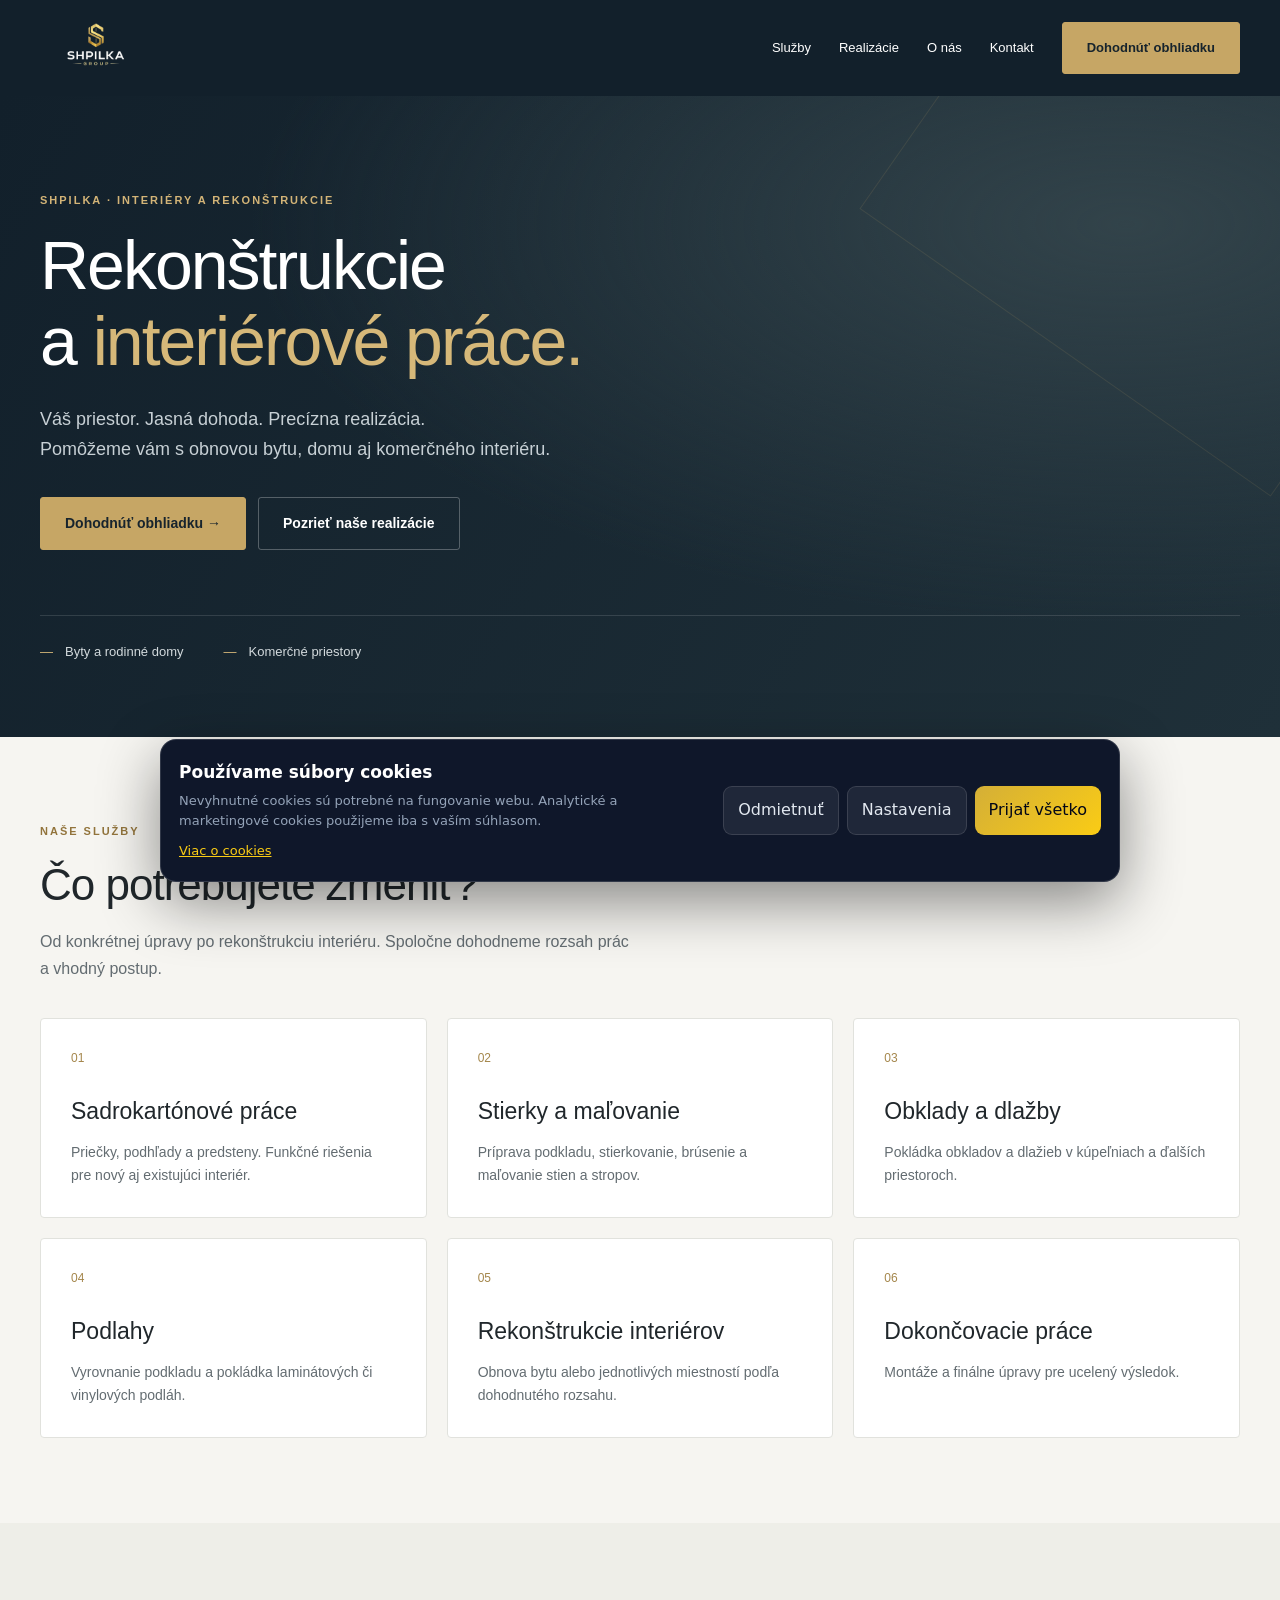
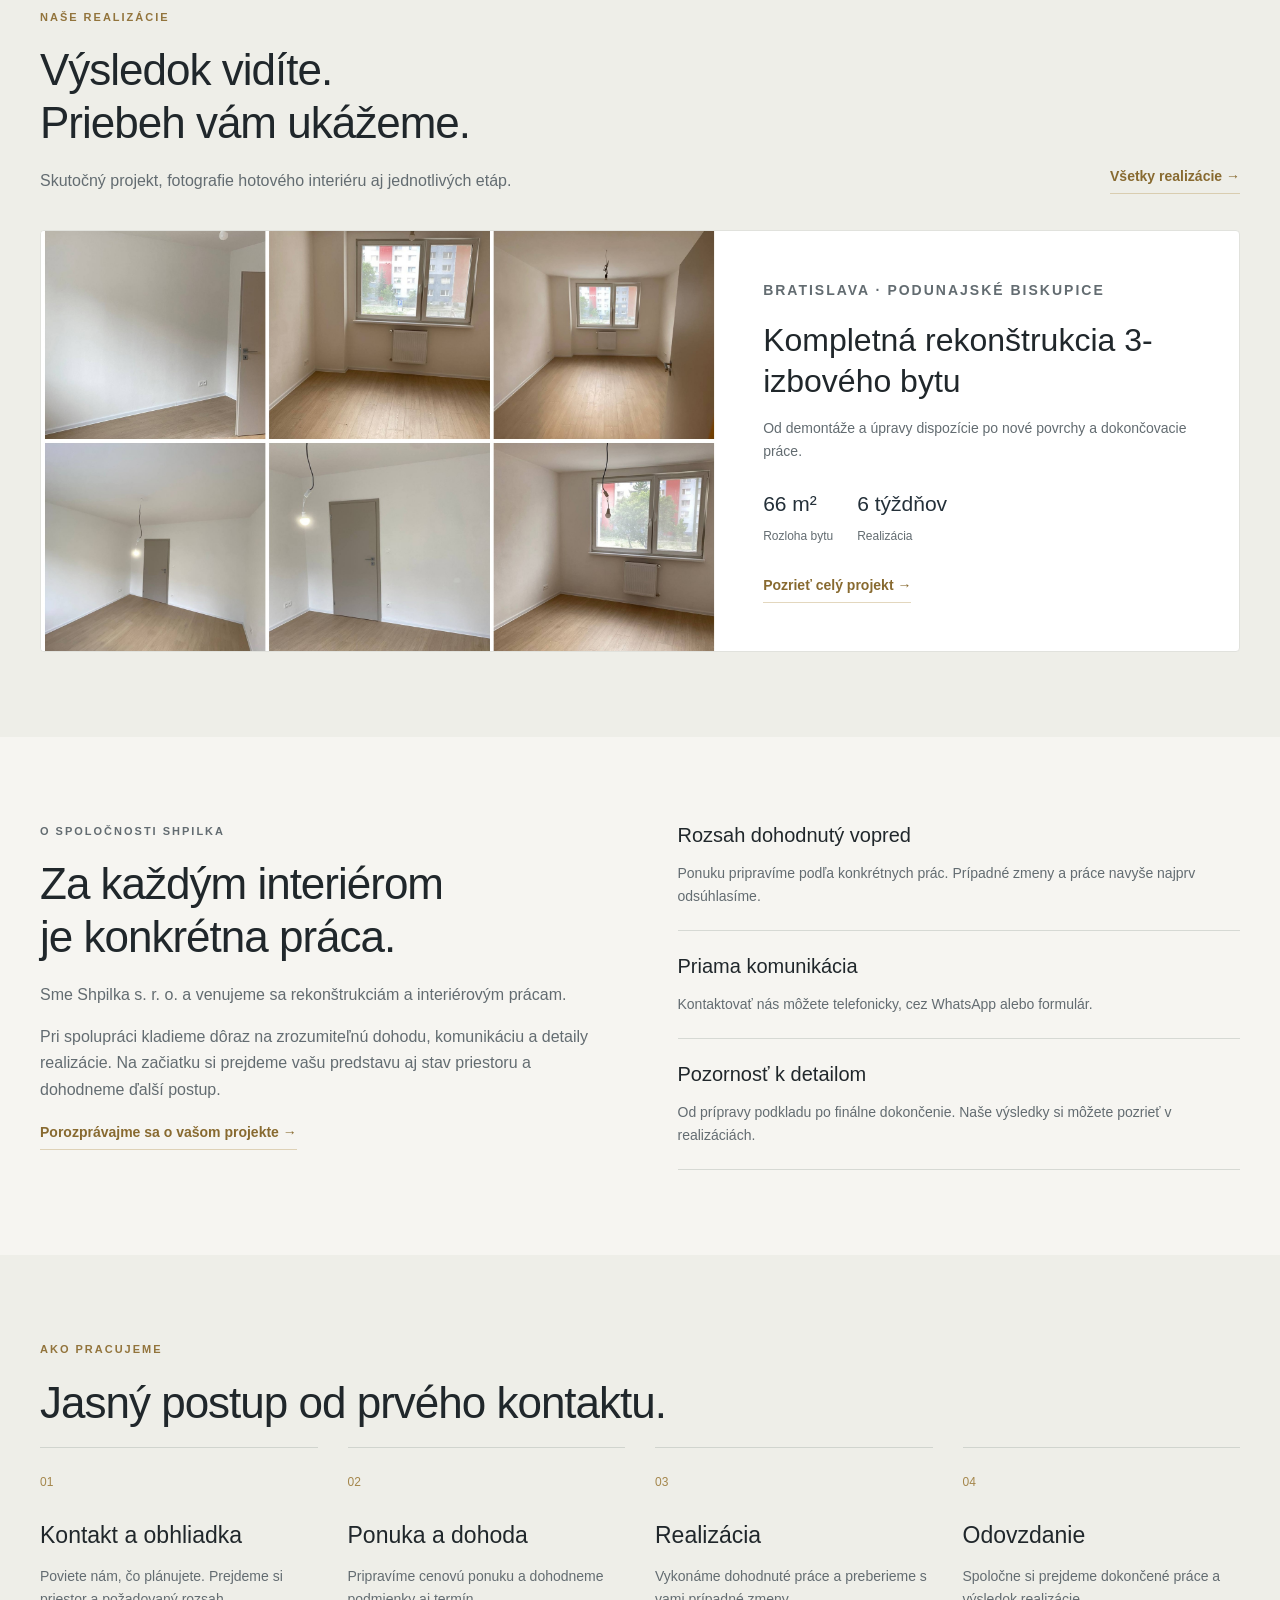
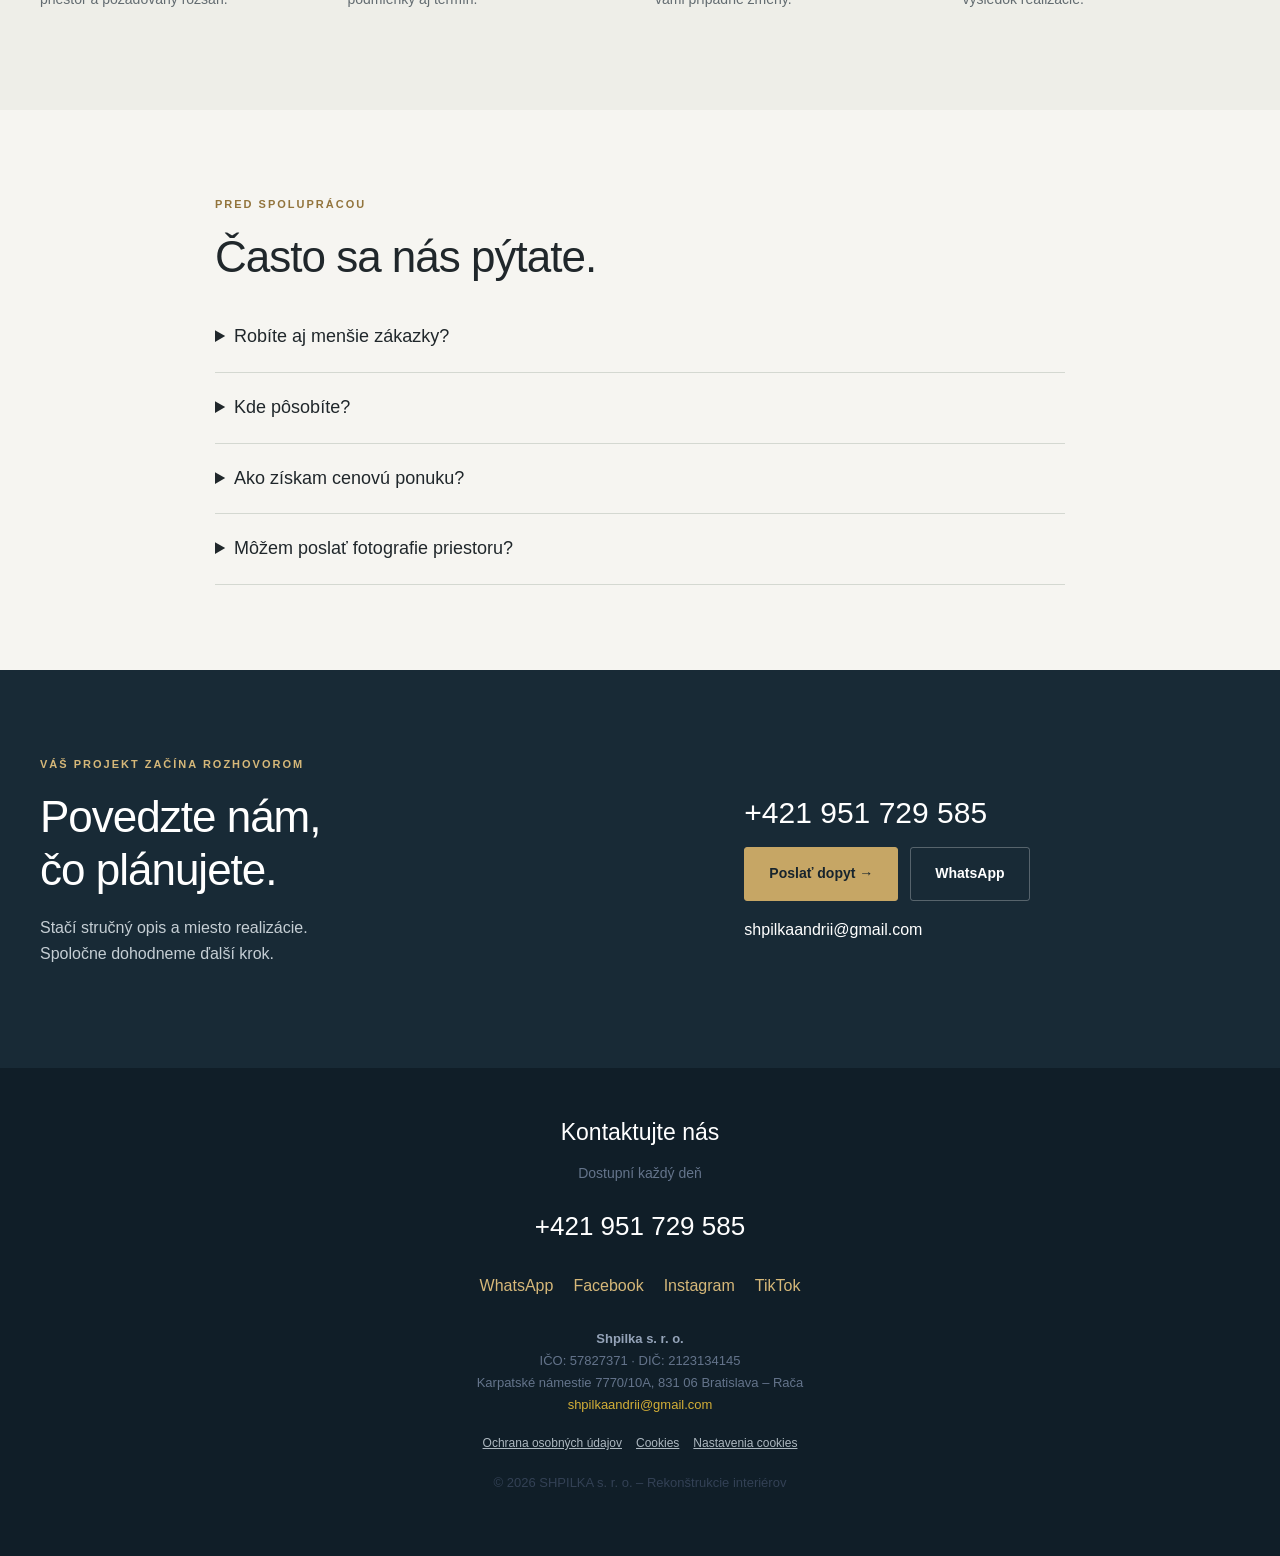
==== commit fbc4b75a: "Remove regional service restrictions from site copy and metadata" ====
--- a/index.html
+++ b/index.html
@@ -3,23 +3,23 @@
 <head>
 <meta charset="UTF-8">
 <meta name="viewport" content="width=device-width, initial-scale=1.0">
-<title>SHPILKA – Interiérové práce Bratislava a okolí</title>
-<meta name="description" content="Interiérové práce v Bratislave a okolí. Sadrokartón, maľovanie, obklady a rekonštrukcie interiérov. Pozrite si naše realizácie a dohodnite si obhliadku.">
-<meta name="keywords" content="interiérové práce Bratislava, rekonštrukcie interiérov, maliar Bratislava, obkladač Bratislava, podlahy Bratislava, stavebné práce Bratislava">
-<meta property="og:title" content="SHPILKA – Interiérové práce Bratislava a okolí">
-<meta property="og:description" content="Interiérové práce v Bratislave a okolí. Dôraz na detail, jasná komunikácia a zodpovednosť za výsledok.">
+<title>SHPILKA – Interiérové práce</title>
+<meta name="description" content="Interiérové práce. Sadrokartón, maľovanie, obklady a rekonštrukcie interiérov. Pozrite si naše realizácie a dohodnite si obhliadku.">
+<meta name="keywords" content="interiérové práce, rekonštrukcie interiérov, maliar, obkladač, podlahy, stavebné práce">
+<meta property="og:title" content="SHPILKA – Interiérové práce">
+<meta property="og:description" content="Interiérové práce. Dôraz na detail, jasná komunikácia a zodpovednosť za výsledok.">
 <meta property="og:url" content="https://shpilka.sk">
 <meta name="robots" content="index, follow">
 <link rel="canonical" href="https://shpilka.sk/">
 <link rel="icon" href="favicon.png">
 <link rel="stylesheet" href="/assets/site.css">
 <style>*{box-sizing:border-box}html{scroll-behavior:smooth;scroll-padding-top:100px}body{margin:0;background:#f6f5f1;color:#20272b;font-family:Arial,system-ui,sans-serif;line-height:1.65}a{color:inherit;text-decoration:none}button{font:inherit}a:focus-visible,button:focus-visible,summary:focus-visible{outline:3px solid #b59652;outline-offset:5px}.wrap{width:min(1200px,calc(100% - 48px));margin:auto}.nav{background:#12202b;color:white;position:sticky;top:0;z-index:100}.nav-inner{display:flex;align-items:center;gap:28px;min-height:96px}.brand{margin-right:auto;display:flex;align-items:center}.brand img{width:112px;height:88px;object-fit:contain}.nav a:not(.brand){font-size:13px}.button{display:inline-flex;align-items:center;justify-content:center;padding:14px 24px;background:#c6a665;color:#17242d;font-size:14px;font-weight:700;border:1px solid #c6a665;min-height:50px;border-radius:3px}.button:hover{background:#d9bc80}.button.outline{background:transparent;color:inherit;border-color:#ffffff45}.hero{background:radial-gradient(ellipse at 88% 20%,#32434a 0,transparent 55%),linear-gradient(120deg,#12202b,#1f3039);color:#fff;padding:95px 0 75px;position:relative;overflow:hidden}.hero:after{content:'';position:absolute;width:500px;height:500px;border:1px solid #c6a66520;right:-180px;top:-200px;transform:rotate(35deg);pointer-events:none}.eyebrow{font-size:11px;font-weight:700;letter-spacing:2px;text-transform:uppercase;color:#92743c;margin:0 0 18px}.hero .eyebrow{color:#d3b477}.hero h1{font-size:clamp(40px,5.5vw,68px);line-height:1.12;letter-spacing:-2px;font-weight:500;max-width:850px;margin:0 0 26px}.hero h1 span{color:#d6b879}.hero-copy{max-width:640px;font-size:18px;color:#c7d0d5;margin:0 0 32px}.actions{display:flex;gap:12px;flex-wrap:wrap}.hero-bottom{display:flex;gap:40px;flex-wrap:wrap;border-top:1px solid #ffffff20;margin-top:65px;padding-top:25px;color:#d3dadd;font-size:13px}.hero-bottom span:before{content:'—';color:#d6b879;margin-right:12px}section.block{padding:85px 0}.section-head{display:flex;justify-content:space-between;align-items:end;gap:30px;margin-bottom:36px}h2{font-size:clamp(30px,3.5vw,44px);line-height:1.2;letter-spacing:-1px;font-weight:500;margin:0 0 18px}h3{font-size:23px;line-height:1.3;font-weight:500;margin:0 0 14px}.intro{color:#636c71;max-width:600px;margin:0}.link{font-size:14px;font-weight:700;color:#886a30;display:inline-block;border-bottom:1px solid #b5965260;padding-bottom:5px}.services-grid{display:grid;grid-template-columns:repeat(3,minmax(0,1fr));gap:20px}.service{background:white;padding:30px;border:1px solid #e1e2dd;border-radius:4px}.number{display:block;color:#a4864b;font-size:12px;margin-bottom:28px}.service p{color:#636c71;font-size:14px;margin:0}.project{display:grid;grid-template-columns:1.3fr 1fr;background:#fff;border:1px solid #e1e2dd;border-radius:4px;overflow:hidden}.project img{width:100%;height:420px;object-fit:cover;display:block}.project-info{padding:45px;align-self:center}.project-info h3{font-size:32px}.project-info p{color:#636c71;font-size:14px}.project-meta{display:flex;gap:24px;margin:24px 0}.project-meta strong{display:block;color:#243039;font-size:21px;font-weight:500}.project-meta span{font-size:12px;color:#636c71}.muted-section{background:#eeeee8}.about-grid{display:grid;grid-template-columns:1fr 1fr;gap:75px}.about-copy p{color:#636c71}.values{display:grid;gap:22px}.value{padding-bottom:22px;border-bottom:1px solid #d6d9d4}.value h3{font-size:20px}.value p{font-size:14px;color:#636c71;margin:0}.steps{display:grid;grid-template-columns:repeat(4,1fr);gap:30px}.step{border-top:1px solid #d0d4ce;padding-top:25px}.step p{font-size:14px;color:#636c71}.faq{max-width:850px}.faq details{border-bottom:1px solid #d4d8d1;padding:20px 0}.faq summary{cursor:pointer;font-size:18px;font-weight:500}.faq details p{font-size:15px;color:#636c71;margin-bottom:0}.contact-block{background:#182a36;color:#fff}.contact-grid{display:grid;grid-template-columns:1.3fr 1fr;gap:60px;align-items:center}.contact-block .eyebrow{color:#d6b879}.contact-block p{color:#c5ced4}.contact-actions{display:grid;gap:16px}.phone{font-size:30px;line-height:1.2}.footer{padding:50px 24px;text-align:center;background:#101e28;color:#b4bec5}.footer-phone{display:block;font-size:26px;color:white}.footer-links{display:flex;justify-content:center;gap:20px;flex-wrap:wrap;margin-top:25px}.footer-links a{color:#d6b879}.legal-footer a,.legal-footer button{color:#adb8c0}.skip{position:absolute;top:-100px;background:#fff;color:#111;padding:12px;z-index:150}.skip:focus{top:10px}@media(max-width:800px){.nav-inner{gap:18px;flex-wrap:wrap;padding:12px 0;justify-content:center}.brand{flex-basis:100%;justify-content:center;margin:0}.brand img{height:70px;width:100px}.nav .button{display:none}.nav a:not(.brand){font-size:12px}.hero{padding:60px 0 45px}.hero h1{letter-spacing:-1px}.hero-copy{font-size:16px}.hero-bottom{gap:14px;margin-top:40px}.services-grid{grid-template-columns:repeat(2,minmax(0,1fr))}.project,.about-grid,.contact-grid{grid-template-columns:1fr}.project img{height:300px}.project-info{padding:28px}.about-grid,.contact-grid{gap:35px}.steps{grid-template-columns:repeat(2,minmax(0,1fr))}section.block{padding:60px 0}.section-head{display:block}.section-head>.link{margin-top:20px}.phone{font-size:26px}}@media(max-width:480px){.wrap{width:calc(100% - 36px)}.services-grid{grid-template-columns:1fr}.hero h1{font-size:40px}.actions .button{width:100%}.steps{gap:20px}.step h3{font-size:20px}.service{padding:25px}.hero-bottom{display:grid}.project-info h3{font-size:28px}}@media(prefers-reduced-motion:reduce){html{scroll-behavior:auto}}</style></head><body><a class="skip" href="#main">Prejsť na obsah</a><header class="nav"><nav class="wrap nav-inner" aria-label="Hlavná navigácia"><a class="brand" href="/" aria-label="SHPILKA — domov"><img src="/logo.png" alt="SHPILKA Group" width="112" height="88"></a><a href="#sluzby">Služby</a><a href="/realizacie/">Realizácie</a><a href="#o-nas">O nás</a><a href="#kontakt">Kontakt</a><a class="button" href="/dopyt/">Dohodnúť obhliadku</a></nav></header><main id="main">
-<section class="hero"><div class="wrap"><p class="eyebrow">SHPILKA · BRATISLAVA A OKOLIE</p><h1>Rekonštrukcie<br>a <span>interiérové práce.</span></h1><p class="hero-copy">Váš priestor. Jasná dohoda. Precízna realizácia.<br>Pomôžeme vám s obnovou bytu, domu aj komerčného interiéru.</p><div class="actions"><a class="button" href="/dopyt/">Dohodnúť obhliadku →</a><a class="button outline" href="/realizacie/">Pozrieť naše realizácie</a></div><div class="hero-bottom"><span>Byty a rodinné domy</span><span>Komerčné priestory</span><span>Bratislava a okolie</span></div></div></section>
+<section class="hero"><div class="wrap"><p class="eyebrow">SHPILKA · INTERIÉRY A REKONŠTRUKCIE</p><h1>Rekonštrukcie<br>a <span>interiérové práce.</span></h1><p class="hero-copy">Váš priestor. Jasná dohoda. Precízna realizácia.<br>Pomôžeme vám s obnovou bytu, domu aj komerčného interiéru.</p><div class="actions"><a class="button" href="/dopyt/">Dohodnúť obhliadku →</a><a class="button outline" href="/realizacie/">Pozrieť naše realizácie</a></div><div class="hero-bottom"><span>Byty a rodinné domy</span><span>Komerčné priestory</span></div></div></section>
 <section class="block" id="sluzby"><div class="wrap"><div class="section-head"><div><p class="eyebrow">NAŠE SLUŽBY</p><h2>Čo potrebujete zmeniť?</h2><p class="intro">Od konkrétnej úpravy po rekonštrukciu interiéru. Spoločne dohodneme rozsah prác a vhodný postup.</p></div></div><div class="services-grid"><article class="service"><span class="number">01</span><h3>Sadrokartónové práce</h3><p>Priečky, podhľady a predsteny. Funkčné riešenia pre nový aj existujúci interiér.</p></article><article class="service"><span class="number">02</span><h3>Stierky a maľovanie</h3><p>Príprava podkladu, stierkovanie, brúsenie a maľovanie stien a stropov.</p></article><article class="service"><span class="number">03</span><h3>Obklady a dlažby</h3><p>Pokládka obkladov a dlažieb v kúpeľniach a ďalších priestoroch.</p></article><article class="service"><span class="number">04</span><h3>Podlahy</h3><p>Vyrovnanie podkladu a pokládka laminátových či vinylových podláh.</p></article><article class="service"><span class="number">05</span><h3>Rekonštrukcie interiérov</h3><p>Obnova bytu alebo jednotlivých miestností podľa dohodnutého rozsahu.</p></article><article class="service"><span class="number">06</span><h3>Dokončovacie práce</h3><p>Montáže a finálne úpravy pre ucelený výsledok.</p></article></div></div></section>
 <section class="block muted-section"><div class="wrap"><div class="section-head"><div><p class="eyebrow">NAŠE REALIZÁCIE</p><h2>Výsledok vidíte.<br>Priebeh vám ukážeme.</h2><p class="intro">Skutočný projekt, fotografie hotového interiéru aj jednotlivých etáp.</p></div><a class="link" href="/realizacie/">Všetky realizácie →</a></div><article class="project"><a href="/realizacie/podunajske-biskupice/"><img src="/realizacie/foto/kompletna-rekonstrukcia-bytu-podunajske-biskupice/1788432746515.jpg" alt="Dokončený interiér bytu v Podunajských Biskupiciach" loading="lazy" width="900" height="600"></a><div class="project-info"><p class="eyebrow">BRATISLAVA · PODUNAJSKÉ BISKUPICE</p><h3>Kompletná rekonštrukcia 3-izbového bytu</h3><p>Od demontáže a úpravy dispozície po nové povrchy a dokončovacie práce.</p><div class="project-meta"><div><strong>66 m²</strong><span>Rozloha bytu</span></div><div><strong>6 týždňov</strong><span>Realizácia</span></div></div><a class="link" href="/realizacie/podunajske-biskupice/">Pozrieť celý projekt →</a></div></article></div></section>
-<section class="block" id="o-nas"><div class="wrap about-grid"><div class="about-copy"><p class="eyebrow">O SPOLOČNOSTI SHPILKA</p><h2>Za každým interiérom<br>je konkrétna práca.</h2><p>Sme Shpilka s. r. o. a venujeme sa rekonštrukciám a interiérovým prácam v Bratislave a okolí.</p><p>Pri spolupráci kladieme dôraz na zrozumiteľnú dohodu, komunikáciu a detaily realizácie. Na začiatku si prejdeme vašu predstavu aj stav priestoru a dohodneme ďalší postup.</p><a class="link" href="/dopyt/">Porozprávajme sa o vašom projekte →</a></div><div class="values"><div class="value"><h3>Rozsah dohodnutý vopred</h3><p>Ponuku pripravíme podľa konkrétnych prác. Prípadné zmeny a práce navyše najprv odsúhlasíme.</p></div><div class="value"><h3>Priama komunikácia</h3><p>Kontaktovať nás môžete telefonicky, cez WhatsApp alebo formulár.</p></div><div class="value"><h3>Pozornosť k detailom</h3><p>Od prípravy podkladu po finálne dokončenie. Naše výsledky si môžete pozrieť v realizáciách.</p></div></div></div></section>
+<section class="block" id="o-nas"><div class="wrap about-grid"><div class="about-copy"><p class="eyebrow">O SPOLOČNOSTI SHPILKA</p><h2>Za každým interiérom<br>je konkrétna práca.</h2><p>Sme Shpilka s. r. o. a venujeme sa rekonštrukciám a interiérovým prácam.</p><p>Pri spolupráci kladieme dôraz na zrozumiteľnú dohodu, komunikáciu a detaily realizácie. Na začiatku si prejdeme vašu predstavu aj stav priestoru a dohodneme ďalší postup.</p><a class="link" href="/dopyt/">Porozprávajme sa o vašom projekte →</a></div><div class="values"><div class="value"><h3>Rozsah dohodnutý vopred</h3><p>Ponuku pripravíme podľa konkrétnych prác. Prípadné zmeny a práce navyše najprv odsúhlasíme.</p></div><div class="value"><h3>Priama komunikácia</h3><p>Kontaktovať nás môžete telefonicky, cez WhatsApp alebo formulár.</p></div><div class="value"><h3>Pozornosť k detailom</h3><p>Od prípravy podkladu po finálne dokončenie. Naše výsledky si môžete pozrieť v realizáciách.</p></div></div></div></section>
 <section class="block muted-section" id="postup"><div class="wrap"><p class="eyebrow">AKO PRACUJEME</p><h2>Jasný postup od prvého kontaktu.</h2><div class="steps"><article class="step"><span class="number">01</span><h3>Kontakt a obhliadka</h3><p>Poviete nám, čo plánujete. Prejdeme si priestor a požadovaný rozsah.</p></article><article class="step"><span class="number">02</span><h3>Ponuka a dohoda</h3><p>Pripravíme cenovú ponuku a dohodneme podmienky aj termín.</p></article><article class="step"><span class="number">03</span><h3>Realizácia</h3><p>Vykonáme dohodnuté práce a preberieme s vami prípadné zmeny.</p></article><article class="step"><span class="number">04</span><h3>Odovzdanie</h3><p>Spoločne si prejdeme dokončené práce a výsledok realizácie.</p></article></div></div></section>
-<section class="block"><div class="wrap faq"><p class="eyebrow">PRED SPOLUPRÁCOU</p><h2>Často sa nás pýtate.</h2><details><summary>Robíte aj menšie zákazky?</summary><p>Napíšte nám, aké práce potrebujete a kde. Možnosť realizácie posúdime podľa rozsahu a aktuálnej kapacity.</p></details><details><summary>Kde pôsobíte?</summary><p>V Bratislave a okolí. Pri dopyte uveďte miesto realizácie.</p></details><details><summary>Ako získam cenovú ponuku?</summary><p>Vyplňte formulár alebo nám zavolajte. Pomôže opis prác, rozloha a fotografie. Presnú ponuku pripravíme podľa dohodnutého rozsahu a stavu priestoru.</p></details><details><summary>Môžem poslať fotografie priestoru?</summary><p>Áno, cez formulár alebo WhatsApp. Fotografie nám pomôžu lepšie pochopiť vaše zadanie.</p></details></div></section>
+<section class="block"><div class="wrap faq"><p class="eyebrow">PRED SPOLUPRÁCOU</p><h2>Často sa nás pýtate.</h2><details><summary>Robíte aj menšie zákazky?</summary><p>Napíšte nám, aké práce potrebujete a kde. Možnosť realizácie posúdime podľa rozsahu a aktuálnej kapacity.</p></details><details><summary>Kde pôsobíte?</summary><p>Pri dopyte uveďte miesto realizácie. Možnosť spolupráce dohodneme podľa rozsahu prác a aktuálnej kapacity.</p></details><details><summary>Ako získam cenovú ponuku?</summary><p>Vyplňte formulár alebo nám zavolajte. Pomôže opis prác, rozloha a fotografie. Presnú ponuku pripravíme podľa dohodnutého rozsahu a stavu priestoru.</p></details><details><summary>Môžem poslať fotografie priestoru?</summary><p>Áno, cez formulár alebo WhatsApp. Fotografie nám pomôžu lepšie pochopiť vaše zadanie.</p></details></div></section>
 <section class="block contact-block" id="kontakt"><div class="wrap contact-grid"><div><p class="eyebrow">VÁŠ PROJEKT ZAČÍNA ROZHOVOROM</p><h2>Povedzte nám,<br>čo plánujete.</h2><p>Stačí stručný opis a miesto realizácie.<br>Spoločne dohodneme ďalší krok.</p></div><div class="contact-actions"><a class="phone" href="tel:+421951729585">+421 951 729 585</a><div class="actions"><a class="button" href="/dopyt/">Poslať dopyt →</a><a class="button outline" href="https://wa.me/421951729585" target="_blank" rel="noopener">WhatsApp</a></div><a href="mailto:shpilkaandrii@gmail.com">shpilkaandrii@gmail.com</a></div></div></section></main>
 <!-- FOOTER -->
 <div class="footer" id="firemne-udaje">
@@ -43,7 +43,7 @@
         <a href="/cookies/">Cookies</a>
         <button type="button" onclick="ShpilkaCookies.open()">Nastavenia cookies</button>
     </div>
-    <p style="color: #334155; font-size: 13px; margin-top: 18px">© <span id="year"></span> SHPILKA s. r. o. – Rekonštrukcie interiérov Bratislava</p>
+    <p style="color: #334155; font-size: 13px; margin-top: 18px">© <span id="year"></span> SHPILKA s. r. o. – Rekonštrukcie interiérov</p>
 </div>
 <script>document.getElementById('year').textContent = new Date().getFullYear();</script>
 <script src="/assets/site.js"></script>
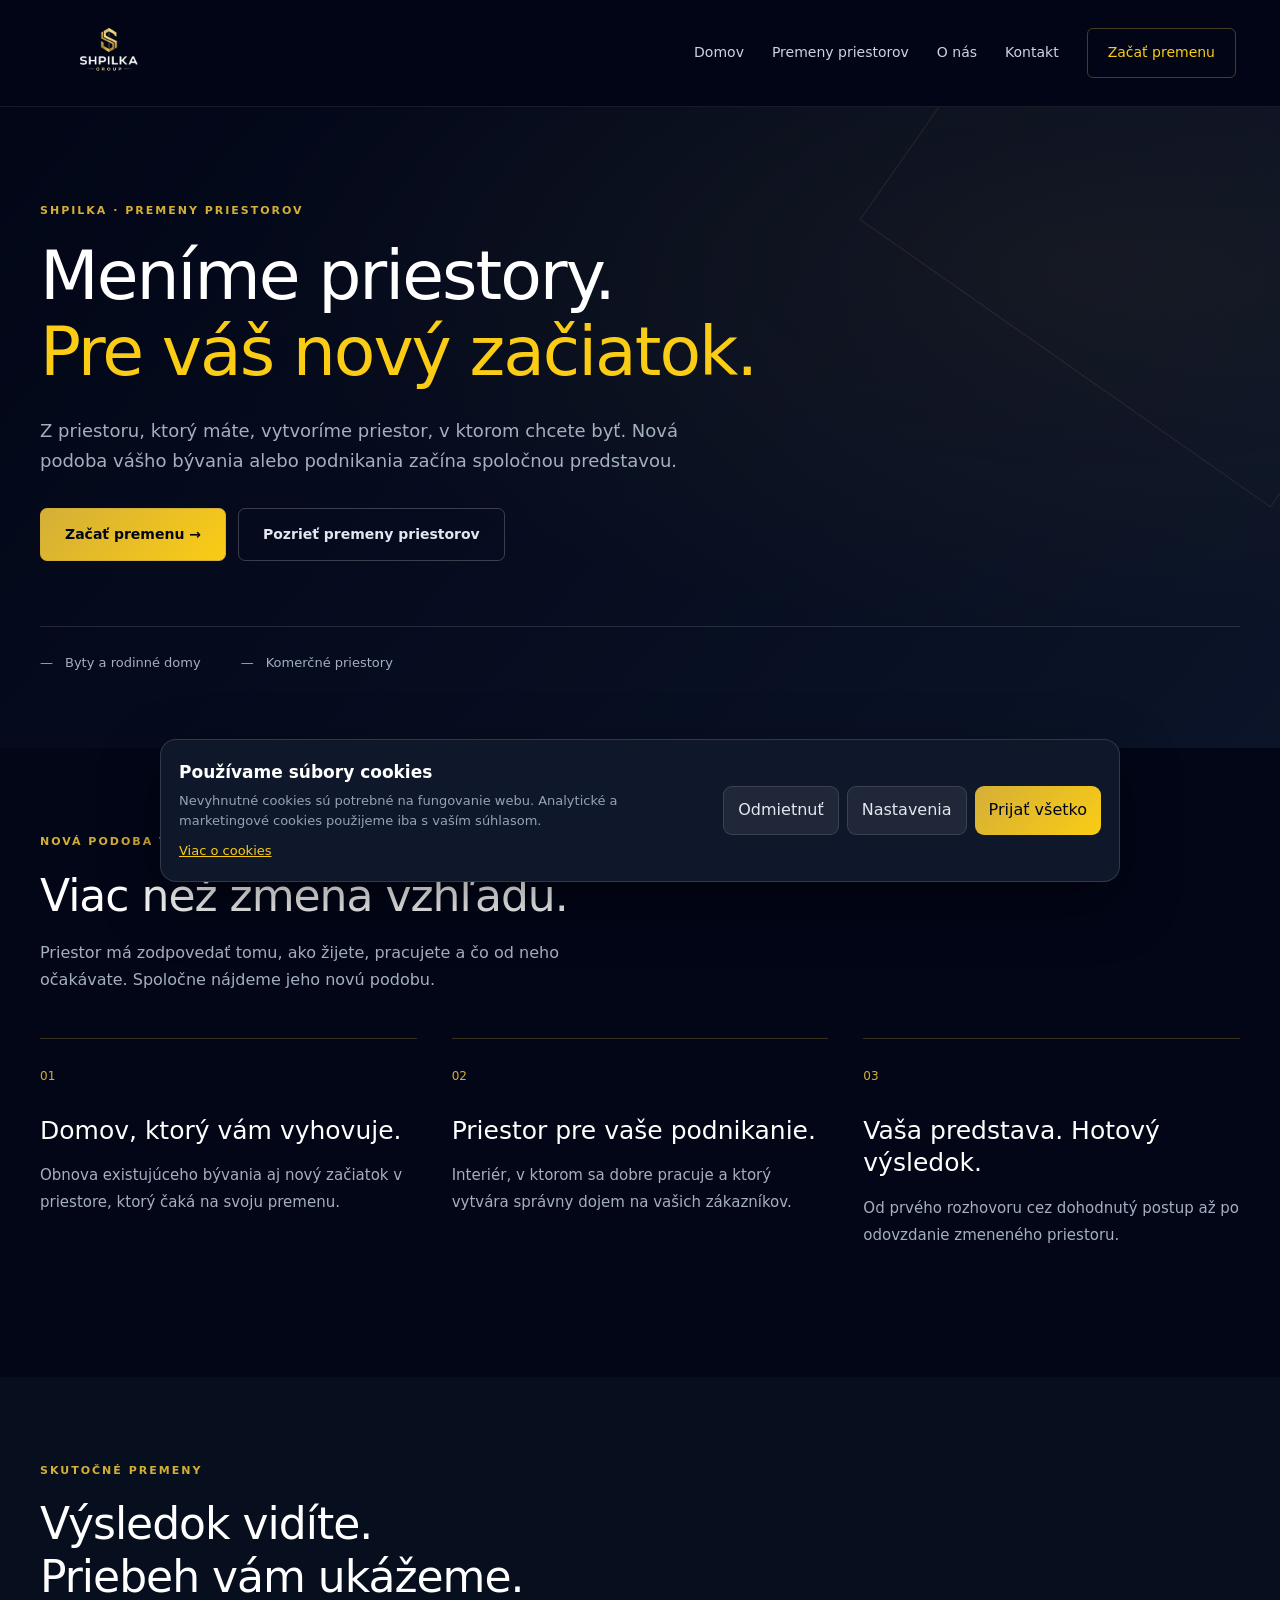
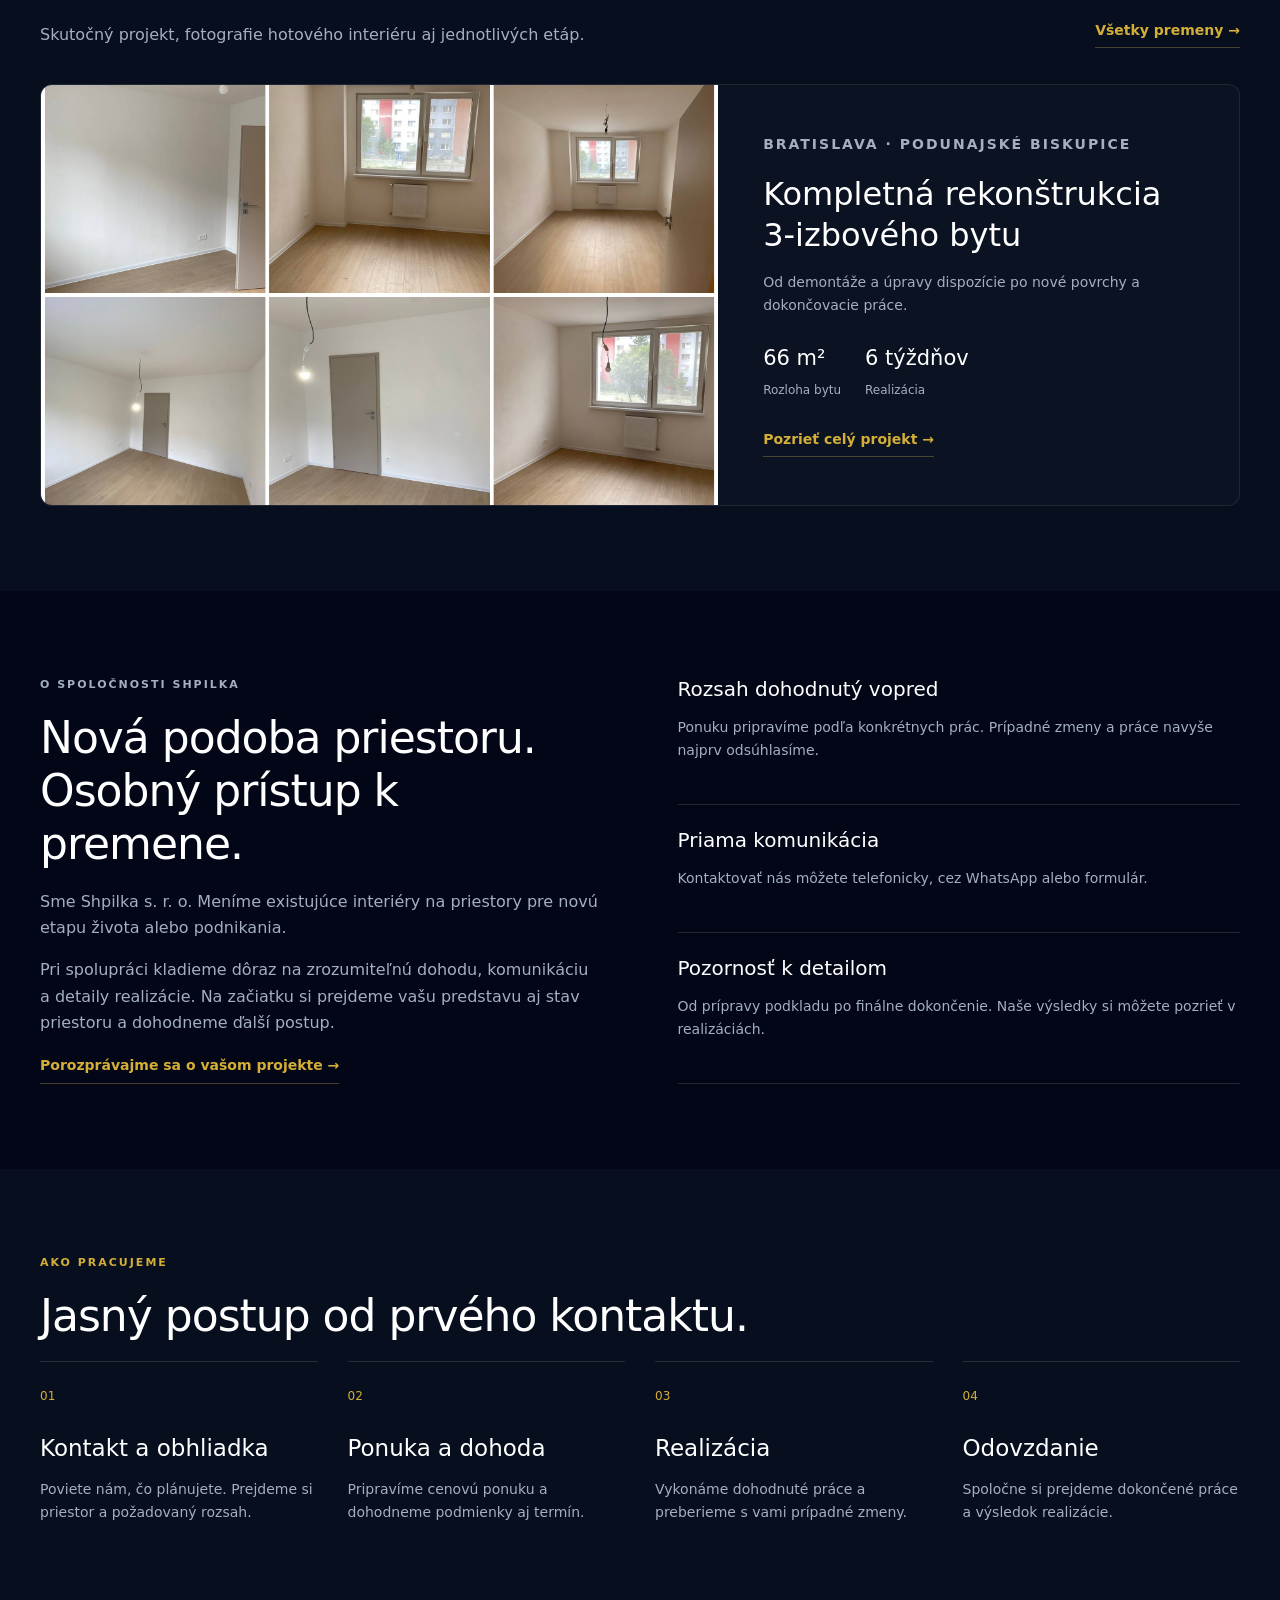
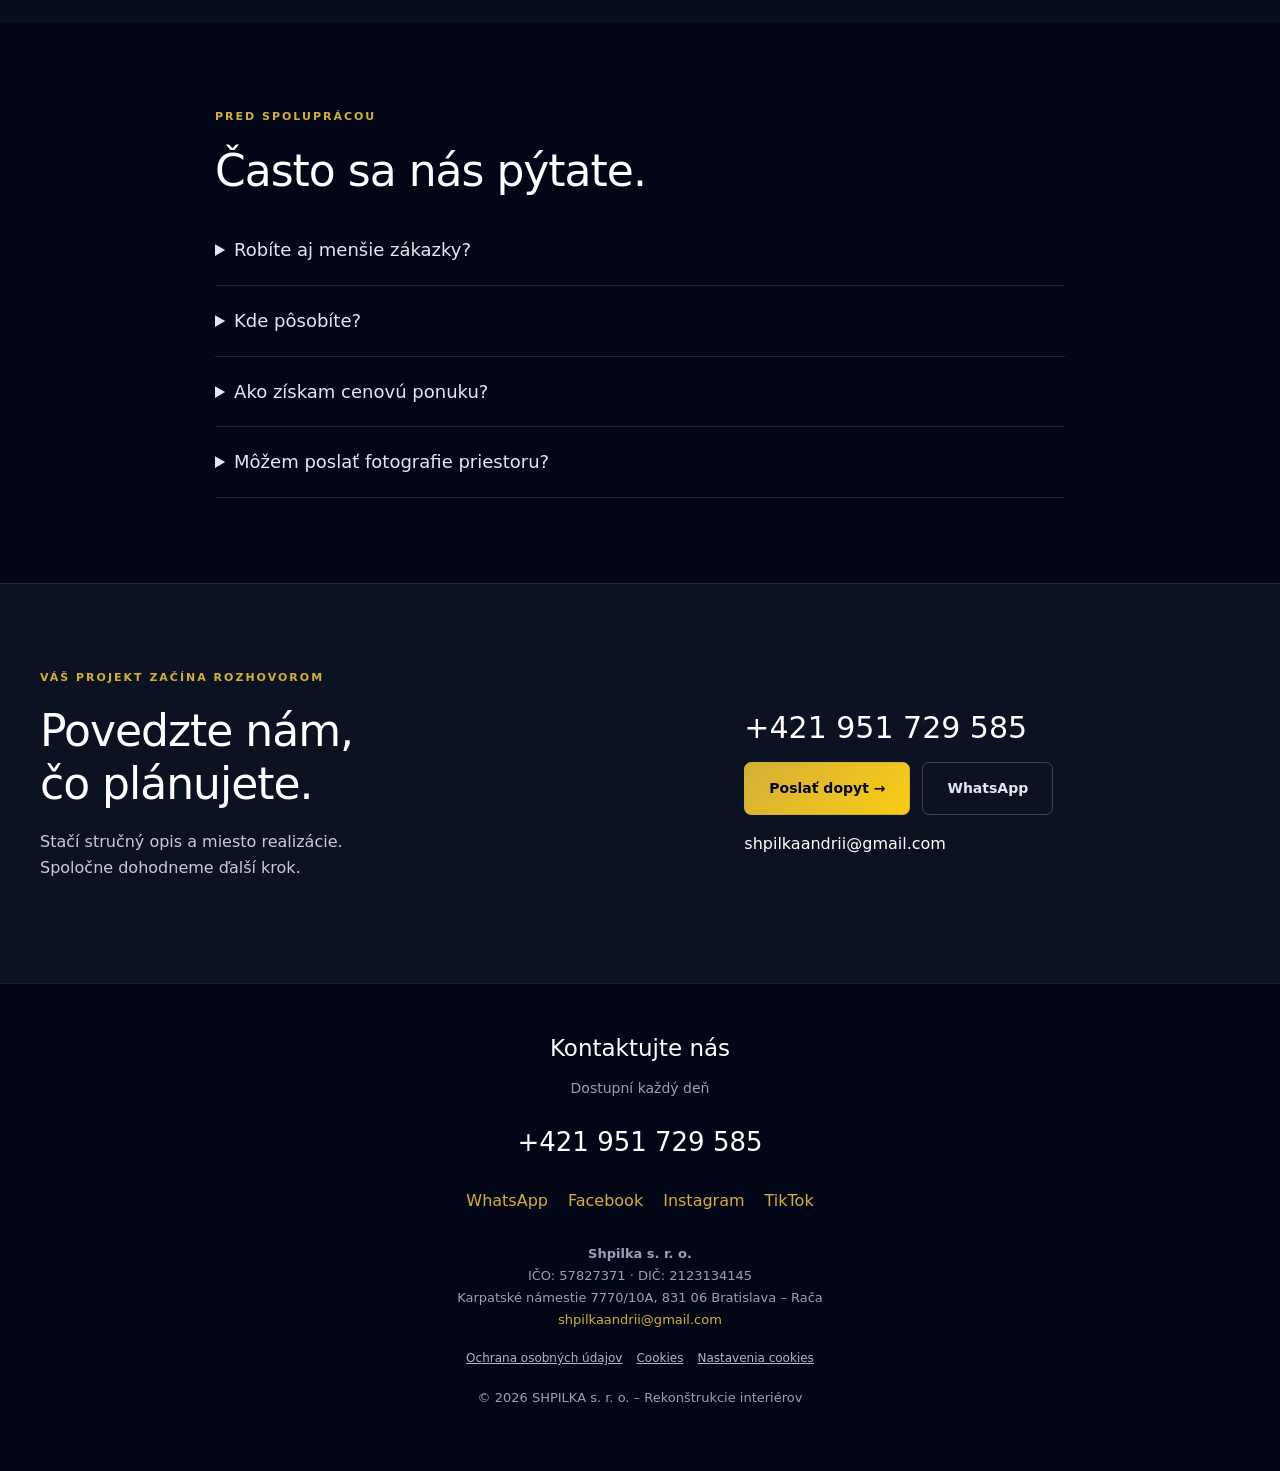
==== commit 9239915d: "Unify all pages in original dark gold brand and focus on transforming spaces" ====
--- a/index.html
+++ b/index.html
@@ -3,21 +3,20 @@
 <head>
 <meta charset="UTF-8">
 <meta name="viewport" content="width=device-width, initial-scale=1.0">
-<title>SHPILKA – Interiérové práce</title>
-<meta name="description" content="Interiérové práce. Sadrokartón, maľovanie, obklady a rekonštrukcie interiérov. Pozrite si naše realizácie a dohodnite si obhliadku.">
-<meta name="keywords" content="interiérové práce, rekonštrukcie interiérov, maliar, obkladač, podlahy, stavebné práce">
-<meta property="og:title" content="SHPILKA – Interiérové práce">
-<meta property="og:description" content="Interiérové práce. Dôraz na detail, jasná komunikácia a zodpovednosť za výsledok.">
+<title>SHPILKA – Premeny priestorov a rekonštrukcie</title>
+<meta name="description" content="SHPILKA mení interiéry na priestory pre nový začiatok. Premeny bývania a komerčných priestorov od predstavy po hotový výsledok.">
+
+<meta property="og:title" content="SHPILKA – Premeny priestorov">
+<meta property="og:description" content="Nová podoba vášho bývania alebo podnikania. Pozrite si naše premeny priestorov.">
 <meta property="og:url" content="https://shpilka.sk">
 <meta name="robots" content="index, follow">
 <link rel="canonical" href="https://shpilka.sk/">
 <link rel="icon" href="favicon.png">
 <link rel="stylesheet" href="/assets/site.css">
-<style>*{box-sizing:border-box}html{scroll-behavior:smooth;scroll-padding-top:100px}body{margin:0;background:#f6f5f1;color:#20272b;font-family:Arial,system-ui,sans-serif;line-height:1.65}a{color:inherit;text-decoration:none}button{font:inherit}a:focus-visible,button:focus-visible,summary:focus-visible{outline:3px solid #b59652;outline-offset:5px}.wrap{width:min(1200px,calc(100% - 48px));margin:auto}.nav{background:#12202b;color:white;position:sticky;top:0;z-index:100}.nav-inner{display:flex;align-items:center;gap:28px;min-height:96px}.brand{margin-right:auto;display:flex;align-items:center}.brand img{width:112px;height:88px;object-fit:contain}.nav a:not(.brand){font-size:13px}.button{display:inline-flex;align-items:center;justify-content:center;padding:14px 24px;background:#c6a665;color:#17242d;font-size:14px;font-weight:700;border:1px solid #c6a665;min-height:50px;border-radius:3px}.button:hover{background:#d9bc80}.button.outline{background:transparent;color:inherit;border-color:#ffffff45}.hero{background:radial-gradient(ellipse at 88% 20%,#32434a 0,transparent 55%),linear-gradient(120deg,#12202b,#1f3039);color:#fff;padding:95px 0 75px;position:relative;overflow:hidden}.hero:after{content:'';position:absolute;width:500px;height:500px;border:1px solid #c6a66520;right:-180px;top:-200px;transform:rotate(35deg);pointer-events:none}.eyebrow{font-size:11px;font-weight:700;letter-spacing:2px;text-transform:uppercase;color:#92743c;margin:0 0 18px}.hero .eyebrow{color:#d3b477}.hero h1{font-size:clamp(40px,5.5vw,68px);line-height:1.12;letter-spacing:-2px;font-weight:500;max-width:850px;margin:0 0 26px}.hero h1 span{color:#d6b879}.hero-copy{max-width:640px;font-size:18px;color:#c7d0d5;margin:0 0 32px}.actions{display:flex;gap:12px;flex-wrap:wrap}.hero-bottom{display:flex;gap:40px;flex-wrap:wrap;border-top:1px solid #ffffff20;margin-top:65px;padding-top:25px;color:#d3dadd;font-size:13px}.hero-bottom span:before{content:'—';color:#d6b879;margin-right:12px}section.block{padding:85px 0}.section-head{display:flex;justify-content:space-between;align-items:end;gap:30px;margin-bottom:36px}h2{font-size:clamp(30px,3.5vw,44px);line-height:1.2;letter-spacing:-1px;font-weight:500;margin:0 0 18px}h3{font-size:23px;line-height:1.3;font-weight:500;margin:0 0 14px}.intro{color:#636c71;max-width:600px;margin:0}.link{font-size:14px;font-weight:700;color:#886a30;display:inline-block;border-bottom:1px solid #b5965260;padding-bottom:5px}.services-grid{display:grid;grid-template-columns:repeat(3,minmax(0,1fr));gap:20px}.service{background:white;padding:30px;border:1px solid #e1e2dd;border-radius:4px}.number{display:block;color:#a4864b;font-size:12px;margin-bottom:28px}.service p{color:#636c71;font-size:14px;margin:0}.project{display:grid;grid-template-columns:1.3fr 1fr;background:#fff;border:1px solid #e1e2dd;border-radius:4px;overflow:hidden}.project img{width:100%;height:420px;object-fit:cover;display:block}.project-info{padding:45px;align-self:center}.project-info h3{font-size:32px}.project-info p{color:#636c71;font-size:14px}.project-meta{display:flex;gap:24px;margin:24px 0}.project-meta strong{display:block;color:#243039;font-size:21px;font-weight:500}.project-meta span{font-size:12px;color:#636c71}.muted-section{background:#eeeee8}.about-grid{display:grid;grid-template-columns:1fr 1fr;gap:75px}.about-copy p{color:#636c71}.values{display:grid;gap:22px}.value{padding-bottom:22px;border-bottom:1px solid #d6d9d4}.value h3{font-size:20px}.value p{font-size:14px;color:#636c71;margin:0}.steps{display:grid;grid-template-columns:repeat(4,1fr);gap:30px}.step{border-top:1px solid #d0d4ce;padding-top:25px}.step p{font-size:14px;color:#636c71}.faq{max-width:850px}.faq details{border-bottom:1px solid #d4d8d1;padding:20px 0}.faq summary{cursor:pointer;font-size:18px;font-weight:500}.faq details p{font-size:15px;color:#636c71;margin-bottom:0}.contact-block{background:#182a36;color:#fff}.contact-grid{display:grid;grid-template-columns:1.3fr 1fr;gap:60px;align-items:center}.contact-block .eyebrow{color:#d6b879}.contact-block p{color:#c5ced4}.contact-actions{display:grid;gap:16px}.phone{font-size:30px;line-height:1.2}.footer{padding:50px 24px;text-align:center;background:#101e28;color:#b4bec5}.footer-phone{display:block;font-size:26px;color:white}.footer-links{display:flex;justify-content:center;gap:20px;flex-wrap:wrap;margin-top:25px}.footer-links a{color:#d6b879}.legal-footer a,.legal-footer button{color:#adb8c0}.skip{position:absolute;top:-100px;background:#fff;color:#111;padding:12px;z-index:150}.skip:focus{top:10px}@media(max-width:800px){.nav-inner{gap:18px;flex-wrap:wrap;padding:12px 0;justify-content:center}.brand{flex-basis:100%;justify-content:center;margin:0}.brand img{height:70px;width:100px}.nav .button{display:none}.nav a:not(.brand){font-size:12px}.hero{padding:60px 0 45px}.hero h1{letter-spacing:-1px}.hero-copy{font-size:16px}.hero-bottom{gap:14px;margin-top:40px}.services-grid{grid-template-columns:repeat(2,minmax(0,1fr))}.project,.about-grid,.contact-grid{grid-template-columns:1fr}.project img{height:300px}.project-info{padding:28px}.about-grid,.contact-grid{gap:35px}.steps{grid-template-columns:repeat(2,minmax(0,1fr))}section.block{padding:60px 0}.section-head{display:block}.section-head>.link{margin-top:20px}.phone{font-size:26px}}@media(max-width:480px){.wrap{width:calc(100% - 36px)}.services-grid{grid-template-columns:1fr}.hero h1{font-size:40px}.actions .button{width:100%}.steps{gap:20px}.step h3{font-size:20px}.service{padding:25px}.hero-bottom{display:grid}.project-info h3{font-size:28px}}@media(prefers-reduced-motion:reduce){html{scroll-behavior:auto}}</style></head><body><a class="skip" href="#main">Prejsť na obsah</a><header class="nav"><nav class="wrap nav-inner" aria-label="Hlavná navigácia"><a class="brand" href="/" aria-label="SHPILKA — domov"><img src="/logo.png" alt="SHPILKA Group" width="112" height="88"></a><a href="#sluzby">Služby</a><a href="/realizacie/">Realizácie</a><a href="#o-nas">O nás</a><a href="#kontakt">Kontakt</a><a class="button" href="/dopyt/">Dohodnúť obhliadku</a></nav></header><main id="main">
-<section class="hero"><div class="wrap"><p class="eyebrow">SHPILKA · INTERIÉRY A REKONŠTRUKCIE</p><h1>Rekonštrukcie<br>a <span>interiérové práce.</span></h1><p class="hero-copy">Váš priestor. Jasná dohoda. Precízna realizácia.<br>Pomôžeme vám s obnovou bytu, domu aj komerčného interiéru.</p><div class="actions"><a class="button" href="/dopyt/">Dohodnúť obhliadku →</a><a class="button outline" href="/realizacie/">Pozrieť naše realizácie</a></div><div class="hero-bottom"><span>Byty a rodinné domy</span><span>Komerčné priestory</span></div></div></section>
-<section class="block" id="sluzby"><div class="wrap"><div class="section-head"><div><p class="eyebrow">NAŠE SLUŽBY</p><h2>Čo potrebujete zmeniť?</h2><p class="intro">Od konkrétnej úpravy po rekonštrukciu interiéru. Spoločne dohodneme rozsah prác a vhodný postup.</p></div></div><div class="services-grid"><article class="service"><span class="number">01</span><h3>Sadrokartónové práce</h3><p>Priečky, podhľady a predsteny. Funkčné riešenia pre nový aj existujúci interiér.</p></article><article class="service"><span class="number">02</span><h3>Stierky a maľovanie</h3><p>Príprava podkladu, stierkovanie, brúsenie a maľovanie stien a stropov.</p></article><article class="service"><span class="number">03</span><h3>Obklady a dlažby</h3><p>Pokládka obkladov a dlažieb v kúpeľniach a ďalších priestoroch.</p></article><article class="service"><span class="number">04</span><h3>Podlahy</h3><p>Vyrovnanie podkladu a pokládka laminátových či vinylových podláh.</p></article><article class="service"><span class="number">05</span><h3>Rekonštrukcie interiérov</h3><p>Obnova bytu alebo jednotlivých miestností podľa dohodnutého rozsahu.</p></article><article class="service"><span class="number">06</span><h3>Dokončovacie práce</h3><p>Montáže a finálne úpravy pre ucelený výsledok.</p></article></div></div></section>
-<section class="block muted-section"><div class="wrap"><div class="section-head"><div><p class="eyebrow">NAŠE REALIZÁCIE</p><h2>Výsledok vidíte.<br>Priebeh vám ukážeme.</h2><p class="intro">Skutočný projekt, fotografie hotového interiéru aj jednotlivých etáp.</p></div><a class="link" href="/realizacie/">Všetky realizácie →</a></div><article class="project"><a href="/realizacie/podunajske-biskupice/"><img src="/realizacie/foto/kompletna-rekonstrukcia-bytu-podunajske-biskupice/1788432746515.jpg" alt="Dokončený interiér bytu v Podunajských Biskupiciach" loading="lazy" width="900" height="600"></a><div class="project-info"><p class="eyebrow">BRATISLAVA · PODUNAJSKÉ BISKUPICE</p><h3>Kompletná rekonštrukcia 3-izbového bytu</h3><p>Od demontáže a úpravy dispozície po nové povrchy a dokončovacie práce.</p><div class="project-meta"><div><strong>66 m²</strong><span>Rozloha bytu</span></div><div><strong>6 týždňov</strong><span>Realizácia</span></div></div><a class="link" href="/realizacie/podunajske-biskupice/">Pozrieť celý projekt →</a></div></article></div></section>
-<section class="block" id="o-nas"><div class="wrap about-grid"><div class="about-copy"><p class="eyebrow">O SPOLOČNOSTI SHPILKA</p><h2>Za každým interiérom<br>je konkrétna práca.</h2><p>Sme Shpilka s. r. o. a venujeme sa rekonštrukciám a interiérovým prácam.</p><p>Pri spolupráci kladieme dôraz na zrozumiteľnú dohodu, komunikáciu a detaily realizácie. Na začiatku si prejdeme vašu predstavu aj stav priestoru a dohodneme ďalší postup.</p><a class="link" href="/dopyt/">Porozprávajme sa o vašom projekte →</a></div><div class="values"><div class="value"><h3>Rozsah dohodnutý vopred</h3><p>Ponuku pripravíme podľa konkrétnych prác. Prípadné zmeny a práce navyše najprv odsúhlasíme.</p></div><div class="value"><h3>Priama komunikácia</h3><p>Kontaktovať nás môžete telefonicky, cez WhatsApp alebo formulár.</p></div><div class="value"><h3>Pozornosť k detailom</h3><p>Od prípravy podkladu po finálne dokončenie. Naše výsledky si môžete pozrieť v realizáciách.</p></div></div></div></section>
+<style>*{box-sizing:border-box}html{scroll-behavior:smooth;scroll-padding-top:100px}body{margin:0;background:#f6f5f1;color:#20272b;font-family:Arial,system-ui,sans-serif;line-height:1.65}a{color:inherit;text-decoration:none}button{font:inherit}a:focus-visible,button:focus-visible,summary:focus-visible{outline:3px solid #b59652;outline-offset:5px}.wrap{width:min(1200px,calc(100% - 48px));margin:auto}.nav{background:#12202b;color:white;position:sticky;top:0;z-index:100}.nav-inner{display:flex;align-items:center;gap:28px;min-height:96px}.brand{margin-right:auto;display:flex;align-items:center}.brand img{width:112px;height:88px;object-fit:contain}.nav a:not(.brand){font-size:13px}.button{display:inline-flex;align-items:center;justify-content:center;padding:14px 24px;background:#c6a665;color:#17242d;font-size:14px;font-weight:700;border:1px solid #c6a665;min-height:50px;border-radius:3px}.button:hover{background:#d9bc80}.button.outline{background:transparent;color:inherit;border-color:#ffffff45}.hero{background:radial-gradient(ellipse at 88% 20%,#32434a 0,transparent 55%),linear-gradient(120deg,#12202b,#1f3039);color:#fff;padding:95px 0 75px;position:relative;overflow:hidden}.hero:after{content:'';position:absolute;width:500px;height:500px;border:1px solid #c6a66520;right:-180px;top:-200px;transform:rotate(35deg);pointer-events:none}.eyebrow{font-size:11px;font-weight:700;letter-spacing:2px;text-transform:uppercase;color:#92743c;margin:0 0 18px}.hero .eyebrow{color:#d3b477}.hero h1{font-size:clamp(40px,5.5vw,68px);line-height:1.12;letter-spacing:-2px;font-weight:500;max-width:850px;margin:0 0 26px}.hero h1 span{color:#d6b879}.hero-copy{max-width:640px;font-size:18px;color:#c7d0d5;margin:0 0 32px}.actions{display:flex;gap:12px;flex-wrap:wrap}.hero-bottom{display:flex;gap:40px;flex-wrap:wrap;border-top:1px solid #ffffff20;margin-top:65px;padding-top:25px;color:#d3dadd;font-size:13px}.hero-bottom span:before{content:'—';color:#d6b879;margin-right:12px}section.block{padding:85px 0}.section-head{display:flex;justify-content:space-between;align-items:end;gap:30px;margin-bottom:36px}h2{font-size:clamp(30px,3.5vw,44px);line-height:1.2;letter-spacing:-1px;font-weight:500;margin:0 0 18px}h3{font-size:23px;line-height:1.3;font-weight:500;margin:0 0 14px}.intro{color:#636c71;max-width:600px;margin:0}.link{font-size:14px;font-weight:700;color:#886a30;display:inline-block;border-bottom:1px solid #b5965260;padding-bottom:5px}.services-grid{display:grid;grid-template-columns:repeat(3,minmax(0,1fr));gap:20px}.service{background:white;padding:30px;border:1px solid #e1e2dd;border-radius:4px}.number{display:block;color:#a4864b;font-size:12px;margin-bottom:28px}.service p{color:#636c71;font-size:14px;margin:0}.project{display:grid;grid-template-columns:1.3fr 1fr;background:#fff;border:1px solid #e1e2dd;border-radius:4px;overflow:hidden}.project img{width:100%;height:420px;object-fit:cover;display:block}.project-info{padding:45px;align-self:center}.project-info h3{font-size:32px}.project-info p{color:#636c71;font-size:14px}.project-meta{display:flex;gap:24px;margin:24px 0}.project-meta strong{display:block;color:#243039;font-size:21px;font-weight:500}.project-meta span{font-size:12px;color:#636c71}.muted-section{background:#eeeee8}.about-grid{display:grid;grid-template-columns:1fr 1fr;gap:75px}.about-copy p{color:#636c71}.values{display:grid;gap:22px}.value{padding-bottom:22px;border-bottom:1px solid #d6d9d4}.value h3{font-size:20px}.value p{font-size:14px;color:#636c71;margin:0}.steps{display:grid;grid-template-columns:repeat(4,1fr);gap:30px}.step{border-top:1px solid #d0d4ce;padding-top:25px}.step p{font-size:14px;color:#636c71}.faq{max-width:850px}.faq details{border-bottom:1px solid #d4d8d1;padding:20px 0}.faq summary{cursor:pointer;font-size:18px;font-weight:500}.faq details p{font-size:15px;color:#636c71;margin-bottom:0}.contact-block{background:#182a36;color:#fff}.contact-grid{display:grid;grid-template-columns:1.3fr 1fr;gap:60px;align-items:center}.contact-block .eyebrow{color:#d6b879}.contact-block p{color:#c5ced4}.contact-actions{display:grid;gap:16px}.phone{font-size:30px;line-height:1.2}.footer{padding:50px 24px;text-align:center;background:#101e28;color:#b4bec5}.footer-phone{display:block;font-size:26px;color:white}.footer-links{display:flex;justify-content:center;gap:20px;flex-wrap:wrap;margin-top:25px}.footer-links a{color:#d6b879}.legal-footer a,.legal-footer button{color:#adb8c0}.skip{position:absolute;top:-100px;background:#fff;color:#111;padding:12px;z-index:150}.skip:focus{top:10px}@media(max-width:800px){.nav-inner{gap:18px;flex-wrap:wrap;padding:12px 0;justify-content:center}.brand{flex-basis:100%;justify-content:center;margin:0}.brand img{height:70px;width:100px}.nav .button{display:none}.nav a:not(.brand){font-size:12px}.hero{padding:60px 0 45px}.hero h1{letter-spacing:-1px}.hero-copy{font-size:16px}.hero-bottom{gap:14px;margin-top:40px}.services-grid{grid-template-columns:repeat(2,minmax(0,1fr))}.project,.about-grid,.contact-grid{grid-template-columns:1fr}.project img{height:300px}.project-info{padding:28px}.about-grid,.contact-grid{gap:35px}.steps{grid-template-columns:repeat(2,minmax(0,1fr))}section.block{padding:60px 0}.section-head{display:block}.section-head>.link{margin-top:20px}.phone{font-size:26px}}@media(max-width:480px){.wrap{width:calc(100% - 36px)}.services-grid{grid-template-columns:1fr}.hero h1{font-size:40px}.actions .button{width:100%}.steps{gap:20px}.step h3{font-size:20px}.service{padding:25px}.hero-bottom{display:grid}.project-info h3{font-size:28px}}@media(prefers-reduced-motion:reduce){html{scroll-behavior:auto}}</style><link rel="stylesheet" href="/assets/brand.css?v=2"></head><body><a class="skip" href="#main">Prejsť na obsah</a><header class="site-header"><nav class="site-nav" aria-label="Hlavná navigácia"><a class="site-brand" href="/" aria-label="SHPILKA — domov"><img src="/logo.png" alt="SHPILKA Group" width="130" height="90"></a><div class="site-links"><a href="/">Domov</a><a href="/realizacie/">Premeny priestorov</a><a href="/#o-nas">O nás</a><a href="/#kontakt">Kontakt</a><a class="site-cta" href="/dopyt/">Začať premenu</a></div></nav></header><main id="main">
+<section class="hero"><div class="wrap"><p class="eyebrow">SHPILKA · PREMENY PRIESTOROV</p><h1>Meníme priestory.<br><span>Pre váš nový začiatok.</span></h1><p class="hero-copy">Z priestoru, ktorý máte, vytvoríme priestor, v ktorom chcete byť. Nová podoba vášho bývania alebo podnikania začína spoločnou predstavou.</p><div class="actions"><a class="button" href="/dopyt/">Začať premenu →</a><a class="button outline" href="/realizacie/">Pozrieť premeny priestorov</a></div><div class="hero-bottom"><span>Byty a rodinné domy</span><span>Komerčné priestory</span></div></div></section>
+<section class="block" id="premena"><div class="wrap"><p class="eyebrow">NOVÁ PODOBA VÁŠHO PRIESTORU</p><h2>Viac než zmena vzhľadu.</h2><p class="intro">Priestor má zodpovedať tomu, ako žijete, pracujete a čo od neho očakávate. Spoločne nájdeme jeho novú podobu.</p><div class="transformation-grid"><article><span class="number">01</span><h3>Domov, ktorý vám vyhovuje.</h3><p>Obnova existujúceho bývania aj nový začiatok v priestore, ktorý čaká na svoju premenu.</p></article><article><span class="number">02</span><h3>Priestor pre vaše podnikanie.</h3><p>Interiér, v ktorom sa dobre pracuje a ktorý vytvára správny dojem na vašich zákazníkov.</p></article><article><span class="number">03</span><h3>Vaša predstava. Hotový výsledok.</h3><p>Od prvého rozhovoru cez dohodnutý postup až po odovzdanie zmeneného priestoru.</p></article></div></div></section><section class="block muted-section"><div class="wrap"><div class="section-head"><div><p class="eyebrow">SKUTOČNÉ PREMENY</p><h2>Výsledok vidíte.<br>Priebeh vám ukážeme.</h2><p class="intro">Skutočný projekt, fotografie hotového interiéru aj jednotlivých etáp.</p></div><a class="link" href="/realizacie/">Všetky premeny →</a></div><article class="project"><a href="/realizacie/podunajske-biskupice/"><img src="/realizacie/foto/kompletna-rekonstrukcia-bytu-podunajske-biskupice/1788432746515.jpg" alt="Dokončený interiér bytu v Podunajských Biskupiciach" loading="lazy" width="900" height="600"></a><div class="project-info"><p class="eyebrow">BRATISLAVA · PODUNAJSKÉ BISKUPICE</p><h3>Kompletná rekonštrukcia 3-izbového bytu</h3><p>Od demontáže a úpravy dispozície po nové povrchy a dokončovacie práce.</p><div class="project-meta"><div><strong>66 m²</strong><span>Rozloha bytu</span></div><div><strong>6 týždňov</strong><span>Realizácia</span></div></div><a class="link" href="/realizacie/podunajske-biskupice/">Pozrieť celý projekt →</a></div></article></div></section>
+<section class="block" id="o-nas"><div class="wrap about-grid"><div class="about-copy"><p class="eyebrow">O SPOLOČNOSTI SHPILKA</p><h2>Nová podoba priestoru.<br>Osobný prístup k premene.</h2><p>Sme Shpilka s. r. o. Meníme existujúce interiéry na priestory pre novú etapu života alebo podnikania.</p><p>Pri spolupráci kladieme dôraz na zrozumiteľnú dohodu, komunikáciu a detaily realizácie. Na začiatku si prejdeme vašu predstavu aj stav priestoru a dohodneme ďalší postup.</p><a class="link" href="/dopyt/">Porozprávajme sa o vašom projekte →</a></div><div class="values"><div class="value"><h3>Rozsah dohodnutý vopred</h3><p>Ponuku pripravíme podľa konkrétnych prác. Prípadné zmeny a práce navyše najprv odsúhlasíme.</p></div><div class="value"><h3>Priama komunikácia</h3><p>Kontaktovať nás môžete telefonicky, cez WhatsApp alebo formulár.</p></div><div class="value"><h3>Pozornosť k detailom</h3><p>Od prípravy podkladu po finálne dokončenie. Naše výsledky si môžete pozrieť v realizáciách.</p></div></div></div></section>
 <section class="block muted-section" id="postup"><div class="wrap"><p class="eyebrow">AKO PRACUJEME</p><h2>Jasný postup od prvého kontaktu.</h2><div class="steps"><article class="step"><span class="number">01</span><h3>Kontakt a obhliadka</h3><p>Poviete nám, čo plánujete. Prejdeme si priestor a požadovaný rozsah.</p></article><article class="step"><span class="number">02</span><h3>Ponuka a dohoda</h3><p>Pripravíme cenovú ponuku a dohodneme podmienky aj termín.</p></article><article class="step"><span class="number">03</span><h3>Realizácia</h3><p>Vykonáme dohodnuté práce a preberieme s vami prípadné zmeny.</p></article><article class="step"><span class="number">04</span><h3>Odovzdanie</h3><p>Spoločne si prejdeme dokončené práce a výsledok realizácie.</p></article></div></div></section>
 <section class="block"><div class="wrap faq"><p class="eyebrow">PRED SPOLUPRÁCOU</p><h2>Často sa nás pýtate.</h2><details><summary>Robíte aj menšie zákazky?</summary><p>Napíšte nám, aké práce potrebujete a kde. Možnosť realizácie posúdime podľa rozsahu a aktuálnej kapacity.</p></details><details><summary>Kde pôsobíte?</summary><p>Pri dopyte uveďte miesto realizácie. Možnosť spolupráce dohodneme podľa rozsahu prác a aktuálnej kapacity.</p></details><details><summary>Ako získam cenovú ponuku?</summary><p>Vyplňte formulár alebo nám zavolajte. Pomôže opis prác, rozloha a fotografie. Presnú ponuku pripravíme podľa dohodnutého rozsahu a stavu priestoru.</p></details><details><summary>Môžem poslať fotografie priestoru?</summary><p>Áno, cez formulár alebo WhatsApp. Fotografie nám pomôžu lepšie pochopiť vaše zadanie.</p></details></div></section>
 <section class="block contact-block" id="kontakt"><div class="wrap contact-grid"><div><p class="eyebrow">VÁŠ PROJEKT ZAČÍNA ROZHOVOROM</p><h2>Povedzte nám,<br>čo plánujete.</h2><p>Stačí stručný opis a miesto realizácie.<br>Spoločne dohodneme ďalší krok.</p></div><div class="contact-actions"><a class="phone" href="tel:+421951729585">+421 951 729 585</a><div class="actions"><a class="button" href="/dopyt/">Poslať dopyt →</a><a class="button outline" href="https://wa.me/421951729585" target="_blank" rel="noopener">WhatsApp</a></div><a href="mailto:shpilkaandrii@gmail.com">shpilkaandrii@gmail.com</a></div></div></section></main>
--- a/assets/brand.css
+++ b/assets/brand.css
@@ -0,0 +1,3 @@
+/* Shared visual identity across all SHPILKA pages. */
+:root{--brand-background:#020617;--brand-panel:#0b1222;--brand-gold:#d4af37;--brand-bright:#facc15;--brand-text:#e2e8f0;--brand-muted:#a4afc1}
+body{background:var(--brand-background)!important;color:var(--brand-text)!important;font-family:'Segoe UI',system-ui,sans-serif!important}h1,h2,h3,h4{color:#fff}a,button,input,select,textarea,summary{touch-action:manipulation}a:focus-visible,button:focus-visible,input:focus-visible,select:focus-visible,textarea:focus-visible,summary:focus-visible{outline:2px solid var(--brand-bright);outline-offset:4px}.site-header{position:sticky;top:0;z-index:100;background:rgba(2,6,23,.97);border-bottom:1px solid #ffffff15;backdrop-filter:blur(12px)}.site-nav{max-width:1240px;margin:auto;padding:8px 24px;display:flex;align-items:center;justify-content:space-between;gap:25px}.site-brand{display:block;flex-shrink:0}.site-brand img{display:block;width:130px;height:90px;object-fit:contain}.site-links{display:flex;align-items:center;gap:28px;flex-wrap:wrap}.site-links a{color:#cbd5e1;text-decoration:none;font-size:14px}.site-links a:hover{color:#facc15}.site-links .site-cta{padding:12px 20px;border:1px solid #d4af3755;border-radius:6px;color:#facc15}.hero{background:radial-gradient(ellipse at 85% 25%,#d4af3710,transparent 55%),linear-gradient(130deg,#020617,#0b1428)!important;color:#fff}.hero h1 span{color:#facc15!important}.hero p,.hero-copy{color:#a4afc1!important}.eyebrow,.hero .eyebrow,.number,.meta,.link,.contact-block .eyebrow{color:#d4af37!important}.hero-bottom{color:#a4afc1!important}.hero-bottom span:before{color:#d4af37}.muted-section{background:#070e1e!important}.intro,.about-copy p,.value p,.step p,.faq details p,.project-info p,.service p,.transformation-grid p{color:#a4afc1!important}.project,.service{background:#0b1222!important;border-color:#ffffff15!important;border-radius:12px}.project-meta strong{color:#fff!important}.project-meta span{color:#a4afc1!important}.value,.step,.faq details{border-color:#ffffff20!important}.button,.btn{background:linear-gradient(135deg,#d4af37,#facc15)!important;color:#020617!important;border-color:#d4af37!important;border-radius:7px!important}.button.outline{background:transparent!important;color:#e2e8f0!important;border-color:#ffffff35!important}.contact-block{background:#0b1222!important;border-top:1px solid #d4af3725}.footer{background:#020617!important;border-top:1px solid #ffffff15!important;color:#a4afc1!important}.footer p,.footer>div{color:#94a3b8!important}.footer-links a,.legal a,.back{color:#d4af37!important}.transformation-grid{display:grid;grid-template-columns:repeat(3,minmax(0,1fr));gap:35px;margin-top:45px}.transformation-grid article{padding:28px 0;border-top:1px solid #d4af3740}.transformation-grid h3{font-size:25px}.transformation-grid p{font-size:15px;line-height:1.8}.legal{max-width:900px;padding-top:65px}.legal h1{font-weight:500}.legal p,.legal li{color:#a4afc1}.table th,.table td{border-color:#ffffff20}.box,.cta{background:#0b1222!important;border-color:#ffffff20!important}.form-section,.form-card{border-color:#ffffff20!important}html{scroll-padding-top:120px}@media(max-width:760px){.site-nav{flex-direction:column;gap:4px;padding:8px 18px 16px}.site-brand img{width:100px;height:70px}.site-links{justify-content:center;gap:12px 18px}.site-links a{font-size:12px}.site-links .site-cta{padding:6px 12px}.transformation-grid{grid-template-columns:1fr;gap:10px}.transformation-grid article{padding:24px 0}.transformation-grid .number{margin-bottom:18px}html{scroll-padding-top:160px}}@media(prefers-reduced-motion:reduce){html{scroll-behavior:auto!important}}
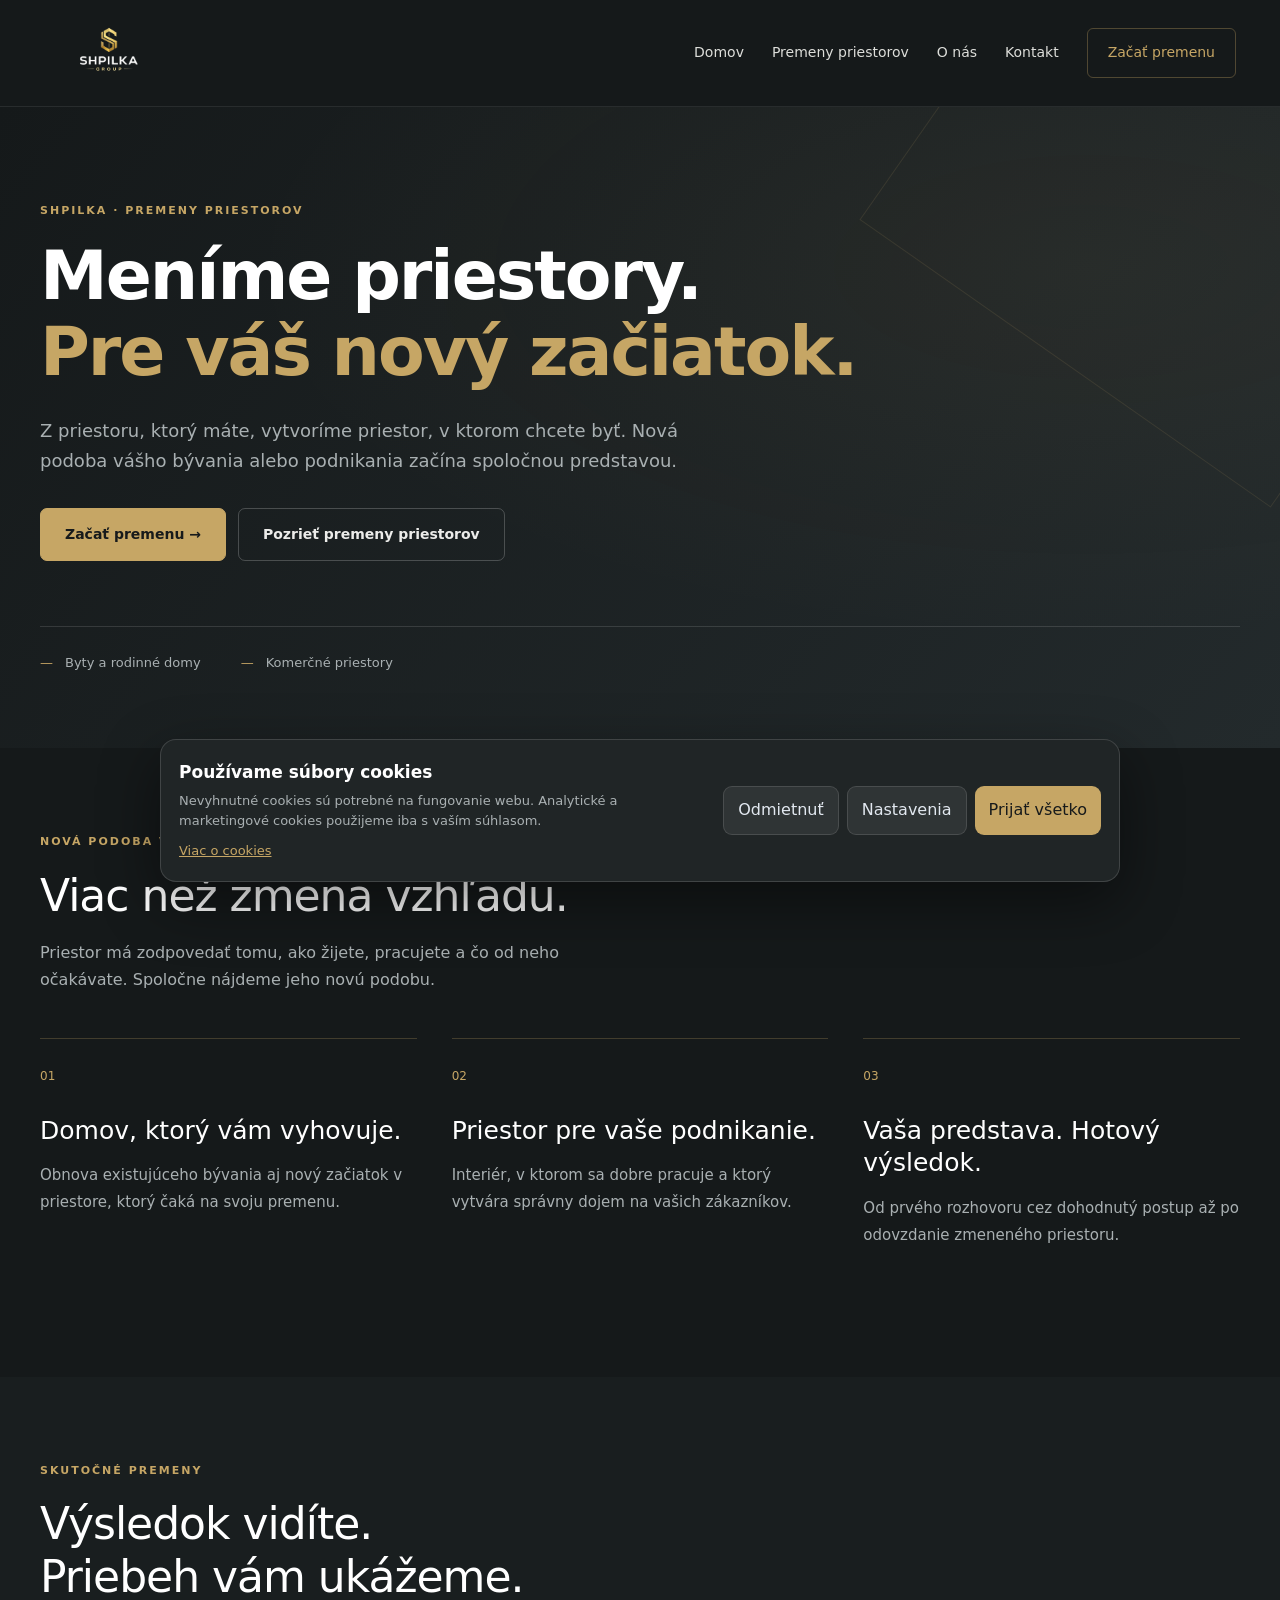
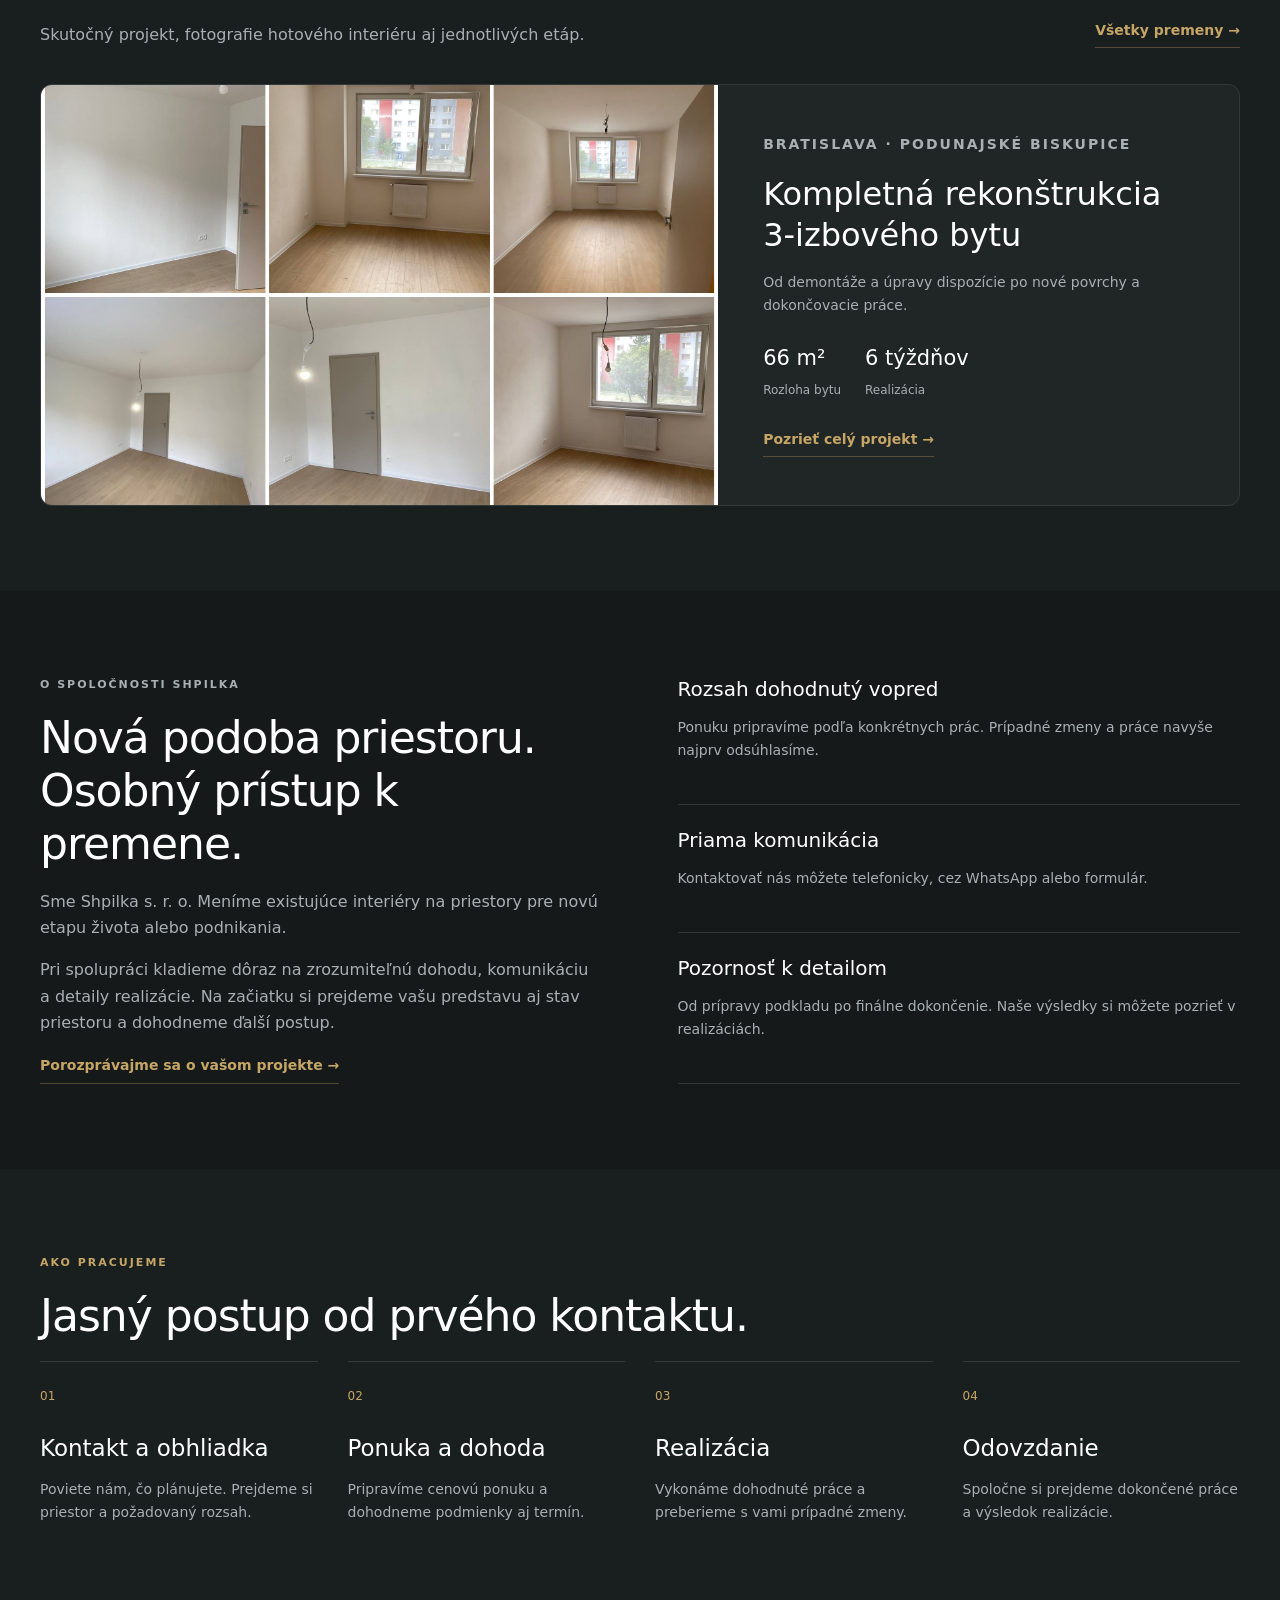
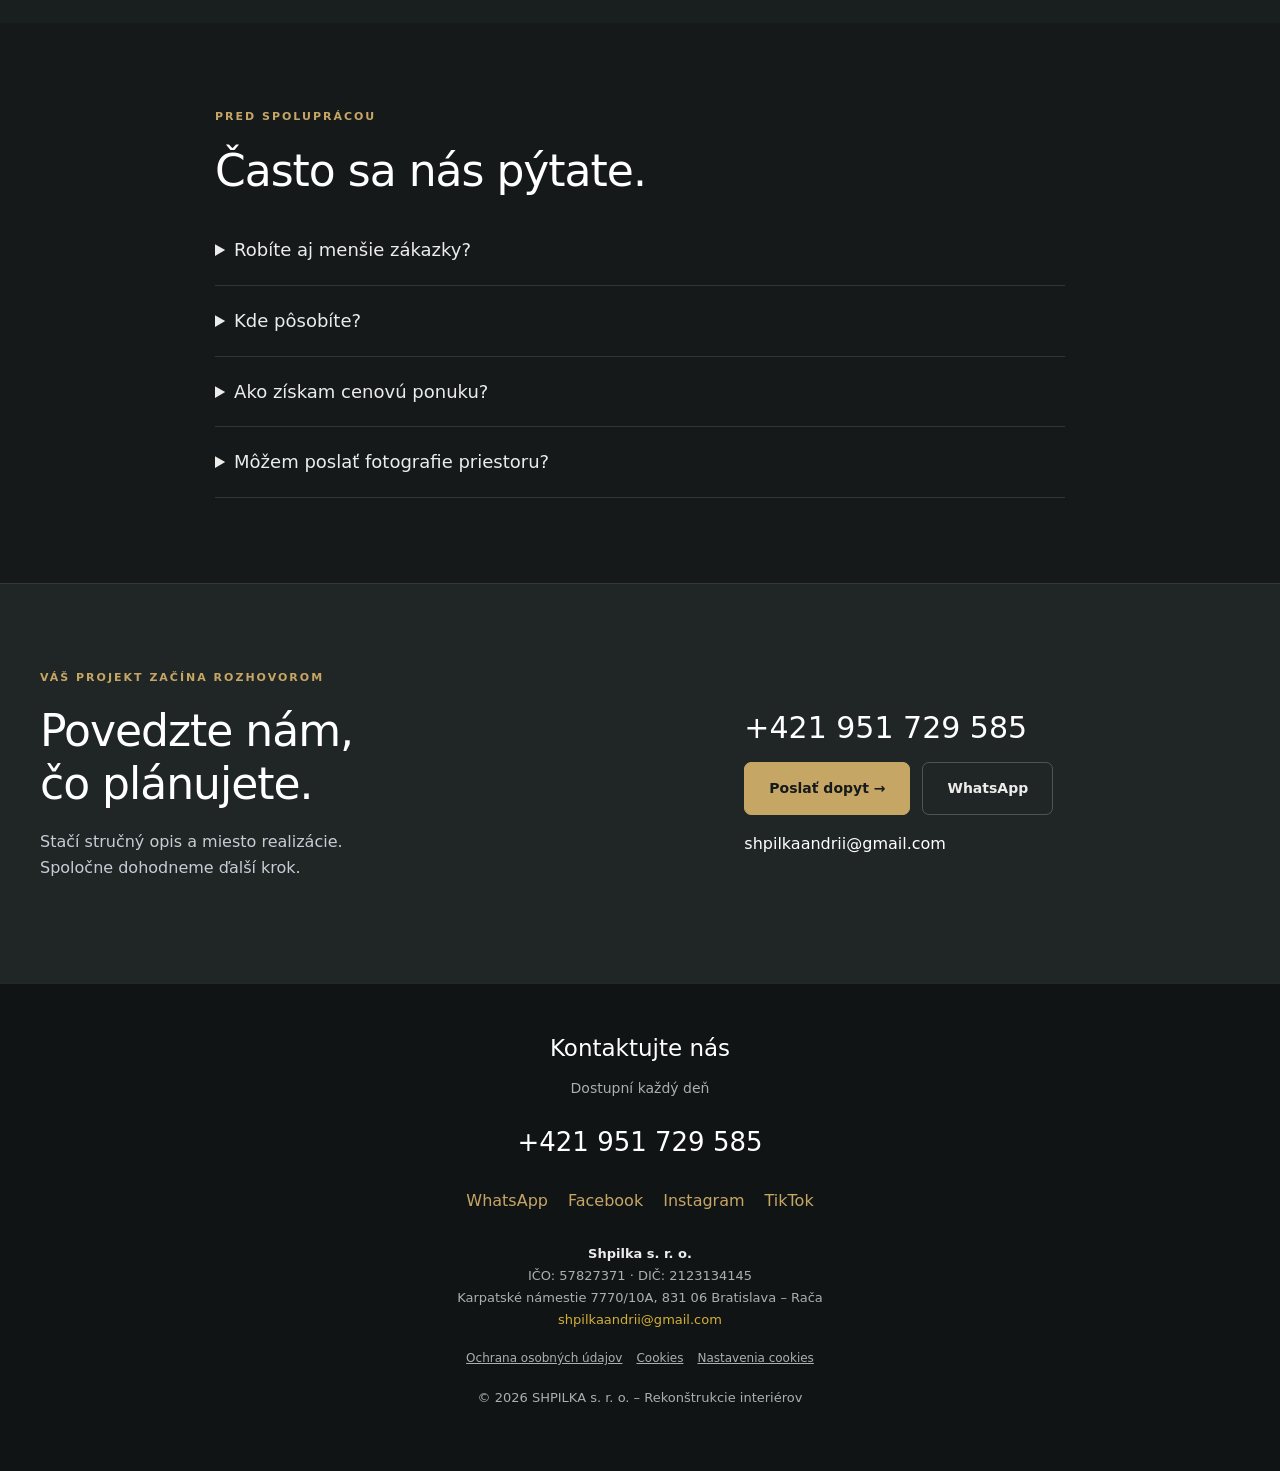
==== commit 06df0b2c: "Apply approved graphite screenshot palette and refresh CSS version on every page" ====
--- a/index.html
+++ b/index.html
@@ -13,7 +13,7 @@
 <link rel="canonical" href="https://shpilka.sk/">
 <link rel="icon" href="favicon.png">
 <link rel="stylesheet" href="/assets/site.css">
-<style>*{box-sizing:border-box}html{scroll-behavior:smooth;scroll-padding-top:100px}body{margin:0;background:#f6f5f1;color:#20272b;font-family:Arial,system-ui,sans-serif;line-height:1.65}a{color:inherit;text-decoration:none}button{font:inherit}a:focus-visible,button:focus-visible,summary:focus-visible{outline:3px solid #b59652;outline-offset:5px}.wrap{width:min(1200px,calc(100% - 48px));margin:auto}.nav{background:#12202b;color:white;position:sticky;top:0;z-index:100}.nav-inner{display:flex;align-items:center;gap:28px;min-height:96px}.brand{margin-right:auto;display:flex;align-items:center}.brand img{width:112px;height:88px;object-fit:contain}.nav a:not(.brand){font-size:13px}.button{display:inline-flex;align-items:center;justify-content:center;padding:14px 24px;background:#c6a665;color:#17242d;font-size:14px;font-weight:700;border:1px solid #c6a665;min-height:50px;border-radius:3px}.button:hover{background:#d9bc80}.button.outline{background:transparent;color:inherit;border-color:#ffffff45}.hero{background:radial-gradient(ellipse at 88% 20%,#32434a 0,transparent 55%),linear-gradient(120deg,#12202b,#1f3039);color:#fff;padding:95px 0 75px;position:relative;overflow:hidden}.hero:after{content:'';position:absolute;width:500px;height:500px;border:1px solid #c6a66520;right:-180px;top:-200px;transform:rotate(35deg);pointer-events:none}.eyebrow{font-size:11px;font-weight:700;letter-spacing:2px;text-transform:uppercase;color:#92743c;margin:0 0 18px}.hero .eyebrow{color:#d3b477}.hero h1{font-size:clamp(40px,5.5vw,68px);line-height:1.12;letter-spacing:-2px;font-weight:500;max-width:850px;margin:0 0 26px}.hero h1 span{color:#d6b879}.hero-copy{max-width:640px;font-size:18px;color:#c7d0d5;margin:0 0 32px}.actions{display:flex;gap:12px;flex-wrap:wrap}.hero-bottom{display:flex;gap:40px;flex-wrap:wrap;border-top:1px solid #ffffff20;margin-top:65px;padding-top:25px;color:#d3dadd;font-size:13px}.hero-bottom span:before{content:'—';color:#d6b879;margin-right:12px}section.block{padding:85px 0}.section-head{display:flex;justify-content:space-between;align-items:end;gap:30px;margin-bottom:36px}h2{font-size:clamp(30px,3.5vw,44px);line-height:1.2;letter-spacing:-1px;font-weight:500;margin:0 0 18px}h3{font-size:23px;line-height:1.3;font-weight:500;margin:0 0 14px}.intro{color:#636c71;max-width:600px;margin:0}.link{font-size:14px;font-weight:700;color:#886a30;display:inline-block;border-bottom:1px solid #b5965260;padding-bottom:5px}.services-grid{display:grid;grid-template-columns:repeat(3,minmax(0,1fr));gap:20px}.service{background:white;padding:30px;border:1px solid #e1e2dd;border-radius:4px}.number{display:block;color:#a4864b;font-size:12px;margin-bottom:28px}.service p{color:#636c71;font-size:14px;margin:0}.project{display:grid;grid-template-columns:1.3fr 1fr;background:#fff;border:1px solid #e1e2dd;border-radius:4px;overflow:hidden}.project img{width:100%;height:420px;object-fit:cover;display:block}.project-info{padding:45px;align-self:center}.project-info h3{font-size:32px}.project-info p{color:#636c71;font-size:14px}.project-meta{display:flex;gap:24px;margin:24px 0}.project-meta strong{display:block;color:#243039;font-size:21px;font-weight:500}.project-meta span{font-size:12px;color:#636c71}.muted-section{background:#eeeee8}.about-grid{display:grid;grid-template-columns:1fr 1fr;gap:75px}.about-copy p{color:#636c71}.values{display:grid;gap:22px}.value{padding-bottom:22px;border-bottom:1px solid #d6d9d4}.value h3{font-size:20px}.value p{font-size:14px;color:#636c71;margin:0}.steps{display:grid;grid-template-columns:repeat(4,1fr);gap:30px}.step{border-top:1px solid #d0d4ce;padding-top:25px}.step p{font-size:14px;color:#636c71}.faq{max-width:850px}.faq details{border-bottom:1px solid #d4d8d1;padding:20px 0}.faq summary{cursor:pointer;font-size:18px;font-weight:500}.faq details p{font-size:15px;color:#636c71;margin-bottom:0}.contact-block{background:#182a36;color:#fff}.contact-grid{display:grid;grid-template-columns:1.3fr 1fr;gap:60px;align-items:center}.contact-block .eyebrow{color:#d6b879}.contact-block p{color:#c5ced4}.contact-actions{display:grid;gap:16px}.phone{font-size:30px;line-height:1.2}.footer{padding:50px 24px;text-align:center;background:#101e28;color:#b4bec5}.footer-phone{display:block;font-size:26px;color:white}.footer-links{display:flex;justify-content:center;gap:20px;flex-wrap:wrap;margin-top:25px}.footer-links a{color:#d6b879}.legal-footer a,.legal-footer button{color:#adb8c0}.skip{position:absolute;top:-100px;background:#fff;color:#111;padding:12px;z-index:150}.skip:focus{top:10px}@media(max-width:800px){.nav-inner{gap:18px;flex-wrap:wrap;padding:12px 0;justify-content:center}.brand{flex-basis:100%;justify-content:center;margin:0}.brand img{height:70px;width:100px}.nav .button{display:none}.nav a:not(.brand){font-size:12px}.hero{padding:60px 0 45px}.hero h1{letter-spacing:-1px}.hero-copy{font-size:16px}.hero-bottom{gap:14px;margin-top:40px}.services-grid{grid-template-columns:repeat(2,minmax(0,1fr))}.project,.about-grid,.contact-grid{grid-template-columns:1fr}.project img{height:300px}.project-info{padding:28px}.about-grid,.contact-grid{gap:35px}.steps{grid-template-columns:repeat(2,minmax(0,1fr))}section.block{padding:60px 0}.section-head{display:block}.section-head>.link{margin-top:20px}.phone{font-size:26px}}@media(max-width:480px){.wrap{width:calc(100% - 36px)}.services-grid{grid-template-columns:1fr}.hero h1{font-size:40px}.actions .button{width:100%}.steps{gap:20px}.step h3{font-size:20px}.service{padding:25px}.hero-bottom{display:grid}.project-info h3{font-size:28px}}@media(prefers-reduced-motion:reduce){html{scroll-behavior:auto}}</style><link rel="stylesheet" href="/assets/brand.css?v=2"></head><body><a class="skip" href="#main">Prejsť na obsah</a><header class="site-header"><nav class="site-nav" aria-label="Hlavná navigácia"><a class="site-brand" href="/" aria-label="SHPILKA — domov"><img src="/logo.png" alt="SHPILKA Group" width="130" height="90"></a><div class="site-links"><a href="/">Domov</a><a href="/realizacie/">Premeny priestorov</a><a href="/#o-nas">O nás</a><a href="/#kontakt">Kontakt</a><a class="site-cta" href="/dopyt/">Začať premenu</a></div></nav></header><main id="main">
+<style>*{box-sizing:border-box}html{scroll-behavior:smooth;scroll-padding-top:100px}body{margin:0;background:#f6f5f1;color:#20272b;font-family:Arial,system-ui,sans-serif;line-height:1.65}a{color:inherit;text-decoration:none}button{font:inherit}a:focus-visible,button:focus-visible,summary:focus-visible{outline:3px solid #b59652;outline-offset:5px}.wrap{width:min(1200px,calc(100% - 48px));margin:auto}.nav{background:#12202b;color:white;position:sticky;top:0;z-index:100}.nav-inner{display:flex;align-items:center;gap:28px;min-height:96px}.brand{margin-right:auto;display:flex;align-items:center}.brand img{width:112px;height:88px;object-fit:contain}.nav a:not(.brand){font-size:13px}.button{display:inline-flex;align-items:center;justify-content:center;padding:14px 24px;background:#c6a665;color:#17242d;font-size:14px;font-weight:700;border:1px solid #c6a665;min-height:50px;border-radius:3px}.button:hover{background:#d9bc80}.button.outline{background:transparent;color:inherit;border-color:#ffffff45}.hero{background:radial-gradient(ellipse at 88% 20%,#32434a 0,transparent 55%),linear-gradient(120deg,#12202b,#1f3039);color:#fff;padding:95px 0 75px;position:relative;overflow:hidden}.hero:after{content:'';position:absolute;width:500px;height:500px;border:1px solid #c6a66520;right:-180px;top:-200px;transform:rotate(35deg);pointer-events:none}.eyebrow{font-size:11px;font-weight:700;letter-spacing:2px;text-transform:uppercase;color:#92743c;margin:0 0 18px}.hero .eyebrow{color:#d3b477}.hero h1{font-size:clamp(40px,5.5vw,68px);line-height:1.12;letter-spacing:-2px;font-weight:500;max-width:850px;margin:0 0 26px}.hero h1 span{color:#d6b879}.hero-copy{max-width:640px;font-size:18px;color:#c7d0d5;margin:0 0 32px}.actions{display:flex;gap:12px;flex-wrap:wrap}.hero-bottom{display:flex;gap:40px;flex-wrap:wrap;border-top:1px solid #ffffff20;margin-top:65px;padding-top:25px;color:#d3dadd;font-size:13px}.hero-bottom span:before{content:'—';color:#d6b879;margin-right:12px}section.block{padding:85px 0}.section-head{display:flex;justify-content:space-between;align-items:end;gap:30px;margin-bottom:36px}h2{font-size:clamp(30px,3.5vw,44px);line-height:1.2;letter-spacing:-1px;font-weight:500;margin:0 0 18px}h3{font-size:23px;line-height:1.3;font-weight:500;margin:0 0 14px}.intro{color:#636c71;max-width:600px;margin:0}.link{font-size:14px;font-weight:700;color:#886a30;display:inline-block;border-bottom:1px solid #b5965260;padding-bottom:5px}.services-grid{display:grid;grid-template-columns:repeat(3,minmax(0,1fr));gap:20px}.service{background:white;padding:30px;border:1px solid #e1e2dd;border-radius:4px}.number{display:block;color:#a4864b;font-size:12px;margin-bottom:28px}.service p{color:#636c71;font-size:14px;margin:0}.project{display:grid;grid-template-columns:1.3fr 1fr;background:#fff;border:1px solid #e1e2dd;border-radius:4px;overflow:hidden}.project img{width:100%;height:420px;object-fit:cover;display:block}.project-info{padding:45px;align-self:center}.project-info h3{font-size:32px}.project-info p{color:#636c71;font-size:14px}.project-meta{display:flex;gap:24px;margin:24px 0}.project-meta strong{display:block;color:#243039;font-size:21px;font-weight:500}.project-meta span{font-size:12px;color:#636c71}.muted-section{background:#eeeee8}.about-grid{display:grid;grid-template-columns:1fr 1fr;gap:75px}.about-copy p{color:#636c71}.values{display:grid;gap:22px}.value{padding-bottom:22px;border-bottom:1px solid #d6d9d4}.value h3{font-size:20px}.value p{font-size:14px;color:#636c71;margin:0}.steps{display:grid;grid-template-columns:repeat(4,1fr);gap:30px}.step{border-top:1px solid #d0d4ce;padding-top:25px}.step p{font-size:14px;color:#636c71}.faq{max-width:850px}.faq details{border-bottom:1px solid #d4d8d1;padding:20px 0}.faq summary{cursor:pointer;font-size:18px;font-weight:500}.faq details p{font-size:15px;color:#636c71;margin-bottom:0}.contact-block{background:#182a36;color:#fff}.contact-grid{display:grid;grid-template-columns:1.3fr 1fr;gap:60px;align-items:center}.contact-block .eyebrow{color:#d6b879}.contact-block p{color:#c5ced4}.contact-actions{display:grid;gap:16px}.phone{font-size:30px;line-height:1.2}.footer{padding:50px 24px;text-align:center;background:#101e28;color:#b4bec5}.footer-phone{display:block;font-size:26px;color:white}.footer-links{display:flex;justify-content:center;gap:20px;flex-wrap:wrap;margin-top:25px}.footer-links a{color:#d6b879}.legal-footer a,.legal-footer button{color:#adb8c0}.skip{position:absolute;top:-100px;background:#fff;color:#111;padding:12px;z-index:150}.skip:focus{top:10px}@media(max-width:800px){.nav-inner{gap:18px;flex-wrap:wrap;padding:12px 0;justify-content:center}.brand{flex-basis:100%;justify-content:center;margin:0}.brand img{height:70px;width:100px}.nav .button{display:none}.nav a:not(.brand){font-size:12px}.hero{padding:60px 0 45px}.hero h1{letter-spacing:-1px}.hero-copy{font-size:16px}.hero-bottom{gap:14px;margin-top:40px}.services-grid{grid-template-columns:repeat(2,minmax(0,1fr))}.project,.about-grid,.contact-grid{grid-template-columns:1fr}.project img{height:300px}.project-info{padding:28px}.about-grid,.contact-grid{gap:35px}.steps{grid-template-columns:repeat(2,minmax(0,1fr))}section.block{padding:60px 0}.section-head{display:block}.section-head>.link{margin-top:20px}.phone{font-size:26px}}@media(max-width:480px){.wrap{width:calc(100% - 36px)}.services-grid{grid-template-columns:1fr}.hero h1{font-size:40px}.actions .button{width:100%}.steps{gap:20px}.step h3{font-size:20px}.service{padding:25px}.hero-bottom{display:grid}.project-info h3{font-size:28px}}@media(prefers-reduced-motion:reduce){html{scroll-behavior:auto}}</style><link rel="stylesheet" href="/assets/brand.css?v=graphite-20261014-2100"></head><body><a class="skip" href="#main">Prejsť na obsah</a><header class="site-header"><nav class="site-nav" aria-label="Hlavná navigácia"><a class="site-brand" href="/" aria-label="SHPILKA — domov"><img src="/logo.png" alt="SHPILKA Group" width="130" height="90"></a><div class="site-links"><a href="/">Domov</a><a href="/realizacie/">Premeny priestorov</a><a href="/#o-nas">O nás</a><a href="/#kontakt">Kontakt</a><a class="site-cta" href="/dopyt/">Začať premenu</a></div></nav></header><main id="main">
 <section class="hero"><div class="wrap"><p class="eyebrow">SHPILKA · PREMENY PRIESTOROV</p><h1>Meníme priestory.<br><span>Pre váš nový začiatok.</span></h1><p class="hero-copy">Z priestoru, ktorý máte, vytvoríme priestor, v ktorom chcete byť. Nová podoba vášho bývania alebo podnikania začína spoločnou predstavou.</p><div class="actions"><a class="button" href="/dopyt/">Začať premenu →</a><a class="button outline" href="/realizacie/">Pozrieť premeny priestorov</a></div><div class="hero-bottom"><span>Byty a rodinné domy</span><span>Komerčné priestory</span></div></div></section>
 <section class="block" id="premena"><div class="wrap"><p class="eyebrow">NOVÁ PODOBA VÁŠHO PRIESTORU</p><h2>Viac než zmena vzhľadu.</h2><p class="intro">Priestor má zodpovedať tomu, ako žijete, pracujete a čo od neho očakávate. Spoločne nájdeme jeho novú podobu.</p><div class="transformation-grid"><article><span class="number">01</span><h3>Domov, ktorý vám vyhovuje.</h3><p>Obnova existujúceho bývania aj nový začiatok v priestore, ktorý čaká na svoju premenu.</p></article><article><span class="number">02</span><h3>Priestor pre vaše podnikanie.</h3><p>Interiér, v ktorom sa dobre pracuje a ktorý vytvára správny dojem na vašich zákazníkov.</p></article><article><span class="number">03</span><h3>Vaša predstava. Hotový výsledok.</h3><p>Od prvého rozhovoru cez dohodnutý postup až po odovzdanie zmeneného priestoru.</p></article></div></div></section><section class="block muted-section"><div class="wrap"><div class="section-head"><div><p class="eyebrow">SKUTOČNÉ PREMENY</p><h2>Výsledok vidíte.<br>Priebeh vám ukážeme.</h2><p class="intro">Skutočný projekt, fotografie hotového interiéru aj jednotlivých etáp.</p></div><a class="link" href="/realizacie/">Všetky premeny →</a></div><article class="project"><a href="/realizacie/podunajske-biskupice/"><img src="/realizacie/foto/kompletna-rekonstrukcia-bytu-podunajske-biskupice/1788432746515.jpg" alt="Dokončený interiér bytu v Podunajských Biskupiciach" loading="lazy" width="900" height="600"></a><div class="project-info"><p class="eyebrow">BRATISLAVA · PODUNAJSKÉ BISKUPICE</p><h3>Kompletná rekonštrukcia 3-izbového bytu</h3><p>Od demontáže a úpravy dispozície po nové povrchy a dokončovacie práce.</p><div class="project-meta"><div><strong>66 m²</strong><span>Rozloha bytu</span></div><div><strong>6 týždňov</strong><span>Realizácia</span></div></div><a class="link" href="/realizacie/podunajske-biskupice/">Pozrieť celý projekt →</a></div></article></div></section>
 <section class="block" id="o-nas"><div class="wrap about-grid"><div class="about-copy"><p class="eyebrow">O SPOLOČNOSTI SHPILKA</p><h2>Nová podoba priestoru.<br>Osobný prístup k premene.</h2><p>Sme Shpilka s. r. o. Meníme existujúce interiéry na priestory pre novú etapu života alebo podnikania.</p><p>Pri spolupráci kladieme dôraz na zrozumiteľnú dohodu, komunikáciu a detaily realizácie. Na začiatku si prejdeme vašu predstavu aj stav priestoru a dohodneme ďalší postup.</p><a class="link" href="/dopyt/">Porozprávajme sa o vašom projekte →</a></div><div class="values"><div class="value"><h3>Rozsah dohodnutý vopred</h3><p>Ponuku pripravíme podľa konkrétnych prác. Prípadné zmeny a práce navyše najprv odsúhlasíme.</p></div><div class="value"><h3>Priama komunikácia</h3><p>Kontaktovať nás môžete telefonicky, cez WhatsApp alebo formulár.</p></div><div class="value"><h3>Pozornosť k detailom</h3><p>Od prípravy podkladu po finálne dokončenie. Naše výsledky si môžete pozrieť v realizáciách.</p></div></div></div></section>
--- a/assets/brand.css
+++ b/assets/brand.css
@@ -1,3 +1,10 @@
 /* Shared visual identity across all SHPILKA pages. */
-:root{--brand-background:#020617;--brand-panel:#0b1222;--brand-gold:#d4af37;--brand-bright:#facc15;--brand-text:#e2e8f0;--brand-muted:#a4afc1}
-body{background:var(--brand-background)!important;color:var(--brand-text)!important;font-family:'Segoe UI',system-ui,sans-serif!important}h1,h2,h3,h4{color:#fff}a,button,input,select,textarea,summary{touch-action:manipulation}a:focus-visible,button:focus-visible,input:focus-visible,select:focus-visible,textarea:focus-visible,summary:focus-visible{outline:2px solid var(--brand-bright);outline-offset:4px}.site-header{position:sticky;top:0;z-index:100;background:rgba(2,6,23,.97);border-bottom:1px solid #ffffff15;backdrop-filter:blur(12px)}.site-nav{max-width:1240px;margin:auto;padding:8px 24px;display:flex;align-items:center;justify-content:space-between;gap:25px}.site-brand{display:block;flex-shrink:0}.site-brand img{display:block;width:130px;height:90px;object-fit:contain}.site-links{display:flex;align-items:center;gap:28px;flex-wrap:wrap}.site-links a{color:#cbd5e1;text-decoration:none;font-size:14px}.site-links a:hover{color:#facc15}.site-links .site-cta{padding:12px 20px;border:1px solid #d4af3755;border-radius:6px;color:#facc15}.hero{background:radial-gradient(ellipse at 85% 25%,#d4af3710,transparent 55%),linear-gradient(130deg,#020617,#0b1428)!important;color:#fff}.hero h1 span{color:#facc15!important}.hero p,.hero-copy{color:#a4afc1!important}.eyebrow,.hero .eyebrow,.number,.meta,.link,.contact-block .eyebrow{color:#d4af37!important}.hero-bottom{color:#a4afc1!important}.hero-bottom span:before{color:#d4af37}.muted-section{background:#070e1e!important}.intro,.about-copy p,.value p,.step p,.faq details p,.project-info p,.service p,.transformation-grid p{color:#a4afc1!important}.project,.service{background:#0b1222!important;border-color:#ffffff15!important;border-radius:12px}.project-meta strong{color:#fff!important}.project-meta span{color:#a4afc1!important}.value,.step,.faq details{border-color:#ffffff20!important}.button,.btn{background:linear-gradient(135deg,#d4af37,#facc15)!important;color:#020617!important;border-color:#d4af37!important;border-radius:7px!important}.button.outline{background:transparent!important;color:#e2e8f0!important;border-color:#ffffff35!important}.contact-block{background:#0b1222!important;border-top:1px solid #d4af3725}.footer{background:#020617!important;border-top:1px solid #ffffff15!important;color:#a4afc1!important}.footer p,.footer>div{color:#94a3b8!important}.footer-links a,.legal a,.back{color:#d4af37!important}.transformation-grid{display:grid;grid-template-columns:repeat(3,minmax(0,1fr));gap:35px;margin-top:45px}.transformation-grid article{padding:28px 0;border-top:1px solid #d4af3740}.transformation-grid h3{font-size:25px}.transformation-grid p{font-size:15px;line-height:1.8}.legal{max-width:900px;padding-top:65px}.legal h1{font-weight:500}.legal p,.legal li{color:#a4afc1}.table th,.table td{border-color:#ffffff20}.box,.cta{background:#0b1222!important;border-color:#ffffff20!important}.form-section,.form-card{border-color:#ffffff20!important}html{scroll-padding-top:120px}@media(max-width:760px){.site-nav{flex-direction:column;gap:4px;padding:8px 18px 16px}.site-brand img{width:100px;height:70px}.site-links{justify-content:center;gap:12px 18px}.site-links a{font-size:12px}.site-links .site-cta{padding:6px 12px}.transformation-grid{grid-template-columns:1fr;gap:10px}.transformation-grid article{padding:24px 0}.transformation-grid .number{margin-bottom:18px}html{scroll-padding-top:160px}}@media(prefers-reduced-motion:reduce){html{scroll-behavior:auto!important}}
+:root{--brand-background:#15191a;--brand-panel:#202526;--brand-gold:#c6a665;--brand-bright:#c6a665;--brand-text:#ececea;--brand-muted:#a9b0b2}
+body{background:var(--brand-background)!important;color:var(--brand-text)!important;font-family:'Segoe UI',system-ui,sans-serif!important}h1,h2,h3,h4{color:#fff}a,button,input,select,textarea,summary{touch-action:manipulation}a:focus-visible,button:focus-visible,input:focus-visible,select:focus-visible,textarea:focus-visible,summary:focus-visible{outline:2px solid var(--brand-bright);outline-offset:4px}.site-header{position:sticky;top:0;z-index:100;background:rgba(21,25,26,.97);border-bottom:1px solid #ffffff15;backdrop-filter:blur(12px)}.site-nav{max-width:1240px;margin:auto;padding:8px 24px;display:flex;align-items:center;justify-content:space-between;gap:25px}.site-brand{display:block;flex-shrink:0}.site-brand img{display:block;width:130px;height:90px;object-fit:contain}.site-links{display:flex;align-items:center;gap:28px;flex-wrap:wrap}.site-links a{color:#dddeda;text-decoration:none;font-size:14px}.site-links a:hover{color:#c6a665}.site-links .site-cta{padding:12px 20px;border:1px solid #c6a66555;border-radius:6px;color:#c6a665}.hero{background:radial-gradient(ellipse at 85% 25%,#c6a66510,transparent 55%),linear-gradient(130deg,#15191a,#232a2c)!important;color:#fff}.hero h1 span{color:#c6a665!important}.hero p,.hero-copy{color:#a9b0b2!important}.eyebrow,.hero .eyebrow,.number,.meta,.link,.contact-block .eyebrow{color:#c6a665!important}.hero-bottom{color:#a9b0b2!important}.hero-bottom span:before{color:#c6a665}.muted-section{background:#191e1f!important}.intro,.about-copy p,.value p,.step p,.faq details p,.project-info p,.service p,.transformation-grid p{color:#a9b0b2!important}.project,.service{background:#202526!important;border-color:#ffffff15!important;border-radius:12px}.project-meta strong{color:#fff!important}.project-meta span{color:#a9b0b2!important}.value,.step,.faq details{border-color:#ffffff20!important}.button,.btn{background:linear-gradient(135deg,#c6a665,#c6a665)!important;color:#15191a!important;border-color:#c6a665!important;border-radius:7px!important}.button.outline{background:transparent!important;color:#ececea!important;border-color:#ffffff35!important}.contact-block{background:#202526!important;border-top:1px solid #c6a66525}.footer{background:#15191a!important;border-top:1px solid #ffffff15!important;color:#a9b0b2!important}.footer p,.footer>div{color:#a9b0b2!important}.footer-links a,.legal a,.back{color:#c6a665!important}.transformation-grid{display:grid;grid-template-columns:repeat(3,minmax(0,1fr));gap:35px;margin-top:45px}.transformation-grid article{padding:28px 0;border-top:1px solid #c6a66540}.transformation-grid h3{font-size:25px}.transformation-grid p{font-size:15px;line-height:1.8}.legal{max-width:900px;padding-top:65px}.legal h1{font-weight:500}.legal p,.legal li{color:#a9b0b2}.table th,.table td{border-color:#ffffff20}.box,.cta{background:#202526!important;border-color:#ffffff20!important}.form-section,.form-card{border-color:#ffffff20!important}html{scroll-padding-top:120px}@media(max-width:760px){.site-nav{flex-direction:column;gap:4px;padding:8px 18px 16px}.site-brand img{width:100px;height:70px}.site-links{justify-content:center;gap:12px 18px}.site-links a{font-size:12px}.site-links .site-cta{padding:6px 12px}.transformation-grid{grid-template-columns:1fr;gap:10px}.transformation-grid article{padding:24px 0}.transformation-grid .number{margin-bottom:18px}html{scroll-padding-top:160px}}@media(prefers-reduced-motion:reduce){html{scroll-behavior:auto!important}}
+
+/* Muted gold and graphite palette from the first redesign. */
+.button,.btn{background:#c6a665!important;color:#171a1b!important}.button:hover,.btn:hover{background:#d5b87d!important}.button.outline{background:transparent!important;color:#ececea!important}.hero h1 span{color:#c6a665!important}.hero-bottom span:before{color:#c6a665!important}.footer{background:#101415!important}.site-links .site-cta{color:#c6a665!important;border-color:#c6a66555!important}.cookie-box{background:#202526}.cookie-copy p,.cookie-settings small{color:#a9b0b2}.cookie-copy a{color:#c6a665}.cookie-btn.primary{background:#c6a665;color:#171a1b}.cookie-settings input{accent-color:#c6a665}input,select,textarea{background-color:#202526!important;color:#ececea!important;border-color:#ffffff25!important}.form-section,.form-card{background:#202526!important}.header h1 span,.form-title,.back,.stars{color:#c6a665!important}.chips span,.services span{color:#c6a665!important;border-color:#c6a66540!important;background:#c6a66510!important}
+
+/* Approved screenshot palette: graphite, muted gold, warm white. */
+:root{color-scheme:dark;--brand-background:#15191a;--brand-panel:#202526;--brand-gold:#c6a665;--brand-bright:#c6a665;--brand-text:#ececea;--brand-muted:#a9b0b2}
+body{background:#15191a!important;color:#ececea!important}.site-header{background:#15191a!important}.hero{background:radial-gradient(ellipse at 85% 25%,rgba(198,166,101,.06),transparent 55%),linear-gradient(130deg,#15191a,#232a2c)!important}.hero h1{color:#fff!important;font-weight:600}.hero h1 span{color:#c6a665!important}.hero:after{border-color:#c6a66520!important}.muted-section{background:#191e1f!important}.contact-block,.box,.cta,.project,.service{background:#202526!important}.eyebrow,.number,.meta,.back,.link,.head .meta,.box h3,.header h1 span,.hero h1 span,.footer-links a{color:#c6a665!important}.hero p:not(.eyebrow),.intro,.head p,.body p,.box p,.cta p,.legal p,.legal li{color:#a9b0b2!important}.site-links a{color:#dddeda!important}.site-links .site-cta{color:#c6a665!important}.button,.btn,.btn-primary,button[type=submit]{background:#c6a665!important;color:#171a1b!important;border-color:#c6a665!important}.button.outline,.btn-secondary{background:transparent!important;color:#ececea!important;border-color:#ffffff35!important}.footer{background:#101415!important}.footer p,.footer div{color:#a9b0b2!important}.footer strong{color:#ececea!important}.legal-footer a,.legal-footer button{color:#a9b0b2!important}input,select,textarea{background:#202526!important;color:#ececea!important;border-color:#ffffff25!important}input::placeholder,textarea::placeholder{color:#a9b0b2!important}.note{border-left-color:#c6a665!important;background:#c6a6650d!important}
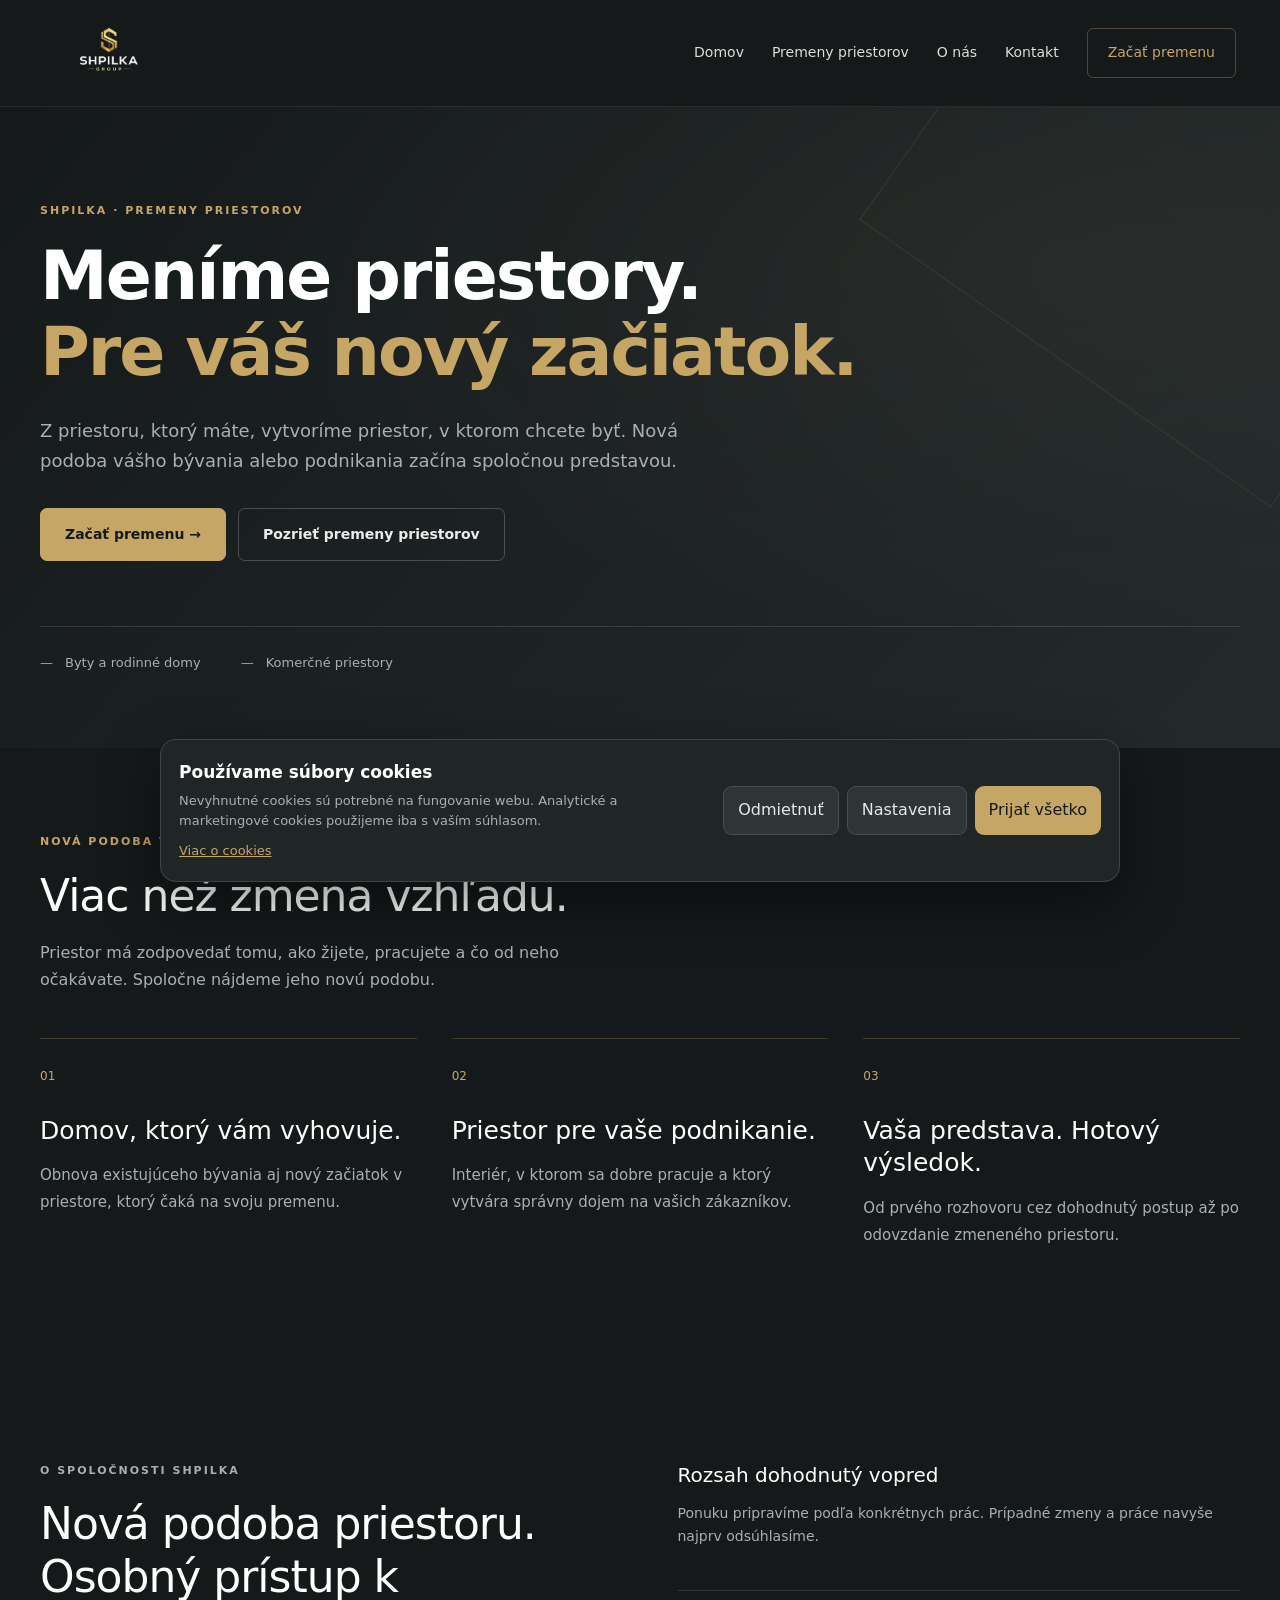
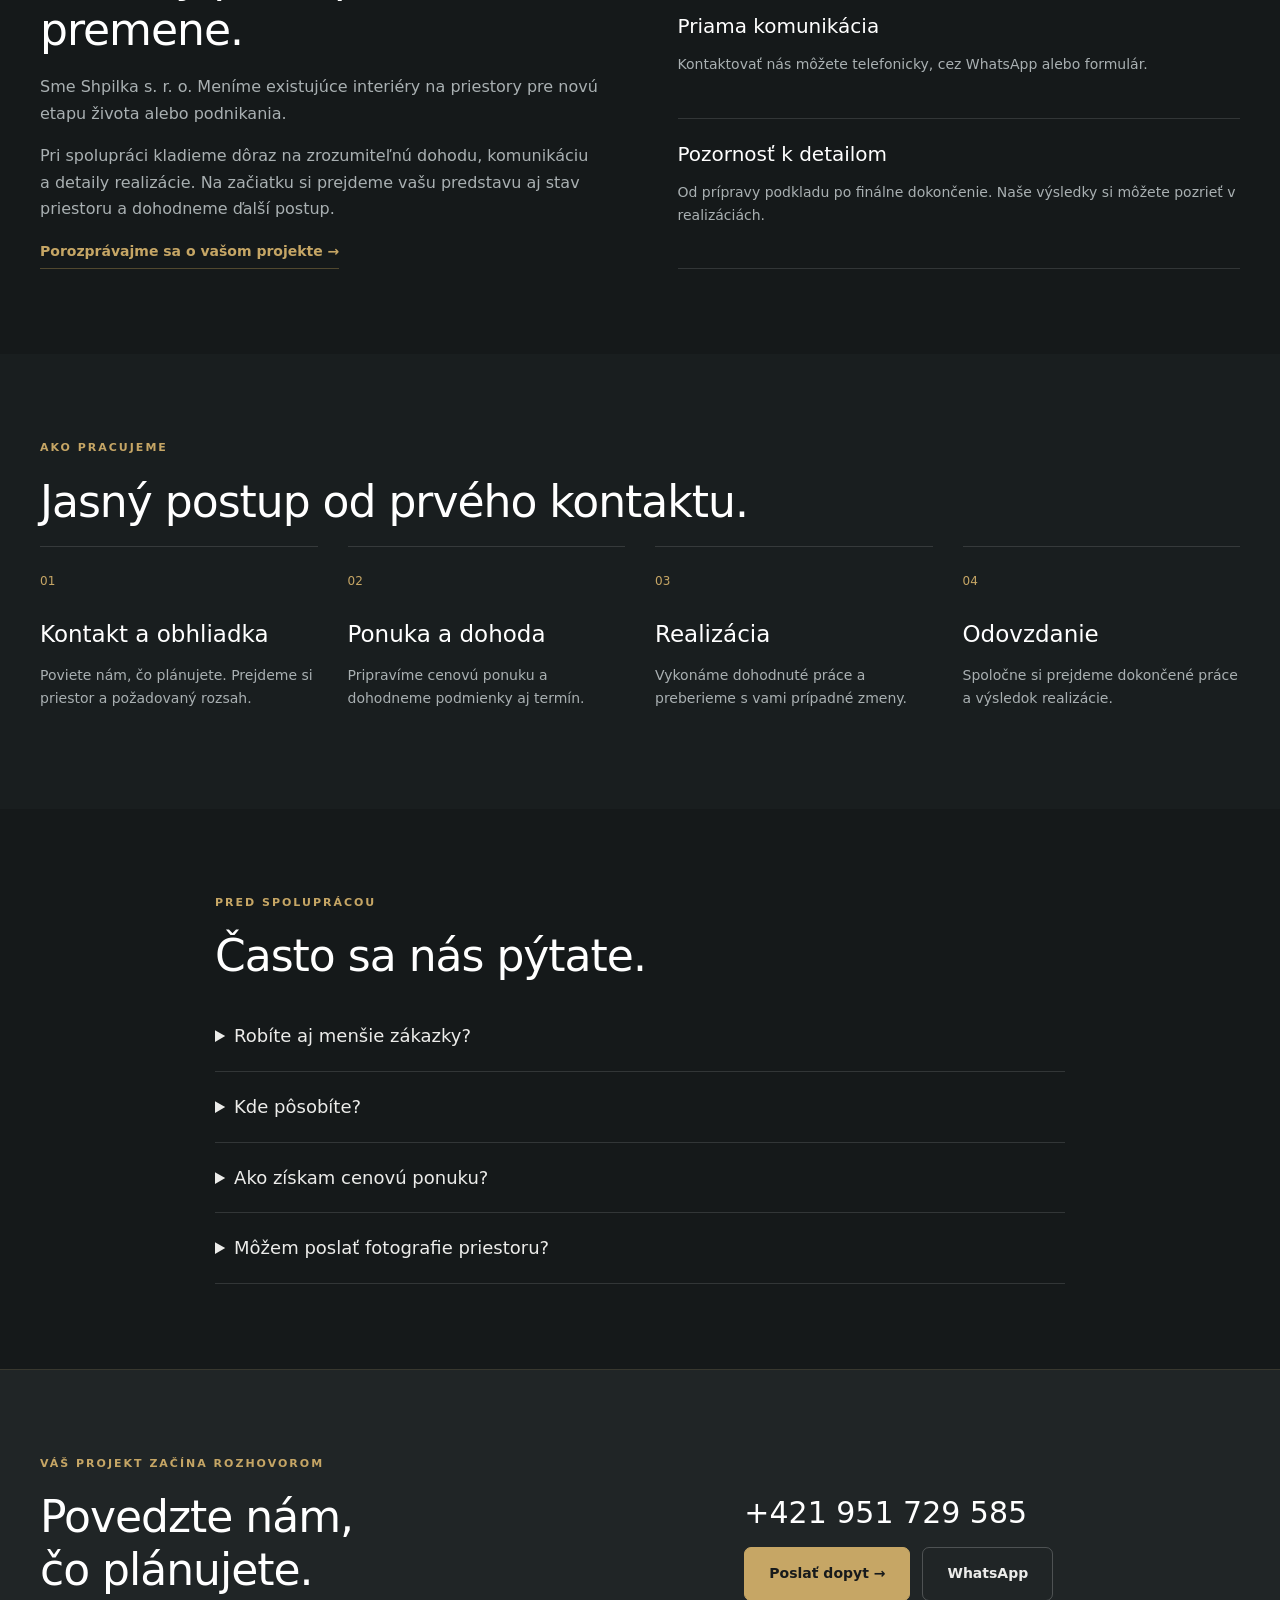
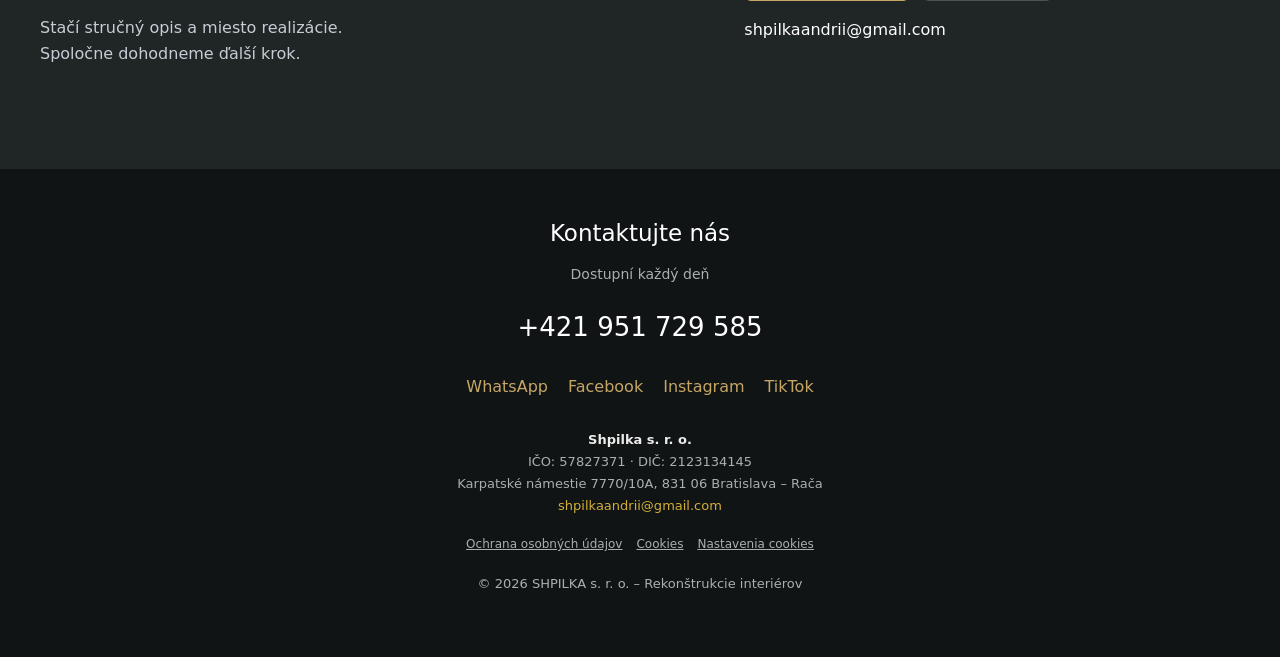
==== commit 6da5ea9e: "Remove featured realizations section from homepage" ====
--- a/index.html
+++ b/index.html
@@ -15,7 +15,7 @@
 <link rel="stylesheet" href="/assets/site.css">
 <style>*{box-sizing:border-box}html{scroll-behavior:smooth;scroll-padding-top:100px}body{margin:0;background:#f6f5f1;color:#20272b;font-family:Arial,system-ui,sans-serif;line-height:1.65}a{color:inherit;text-decoration:none}button{font:inherit}a:focus-visible,button:focus-visible,summary:focus-visible{outline:3px solid #b59652;outline-offset:5px}.wrap{width:min(1200px,calc(100% - 48px));margin:auto}.nav{background:#12202b;color:white;position:sticky;top:0;z-index:100}.nav-inner{display:flex;align-items:center;gap:28px;min-height:96px}.brand{margin-right:auto;display:flex;align-items:center}.brand img{width:112px;height:88px;object-fit:contain}.nav a:not(.brand){font-size:13px}.button{display:inline-flex;align-items:center;justify-content:center;padding:14px 24px;background:#c6a665;color:#17242d;font-size:14px;font-weight:700;border:1px solid #c6a665;min-height:50px;border-radius:3px}.button:hover{background:#d9bc80}.button.outline{background:transparent;color:inherit;border-color:#ffffff45}.hero{background:radial-gradient(ellipse at 88% 20%,#32434a 0,transparent 55%),linear-gradient(120deg,#12202b,#1f3039);color:#fff;padding:95px 0 75px;position:relative;overflow:hidden}.hero:after{content:'';position:absolute;width:500px;height:500px;border:1px solid #c6a66520;right:-180px;top:-200px;transform:rotate(35deg);pointer-events:none}.eyebrow{font-size:11px;font-weight:700;letter-spacing:2px;text-transform:uppercase;color:#92743c;margin:0 0 18px}.hero .eyebrow{color:#d3b477}.hero h1{font-size:clamp(40px,5.5vw,68px);line-height:1.12;letter-spacing:-2px;font-weight:500;max-width:850px;margin:0 0 26px}.hero h1 span{color:#d6b879}.hero-copy{max-width:640px;font-size:18px;color:#c7d0d5;margin:0 0 32px}.actions{display:flex;gap:12px;flex-wrap:wrap}.hero-bottom{display:flex;gap:40px;flex-wrap:wrap;border-top:1px solid #ffffff20;margin-top:65px;padding-top:25px;color:#d3dadd;font-size:13px}.hero-bottom span:before{content:'—';color:#d6b879;margin-right:12px}section.block{padding:85px 0}.section-head{display:flex;justify-content:space-between;align-items:end;gap:30px;margin-bottom:36px}h2{font-size:clamp(30px,3.5vw,44px);line-height:1.2;letter-spacing:-1px;font-weight:500;margin:0 0 18px}h3{font-size:23px;line-height:1.3;font-weight:500;margin:0 0 14px}.intro{color:#636c71;max-width:600px;margin:0}.link{font-size:14px;font-weight:700;color:#886a30;display:inline-block;border-bottom:1px solid #b5965260;padding-bottom:5px}.services-grid{display:grid;grid-template-columns:repeat(3,minmax(0,1fr));gap:20px}.service{background:white;padding:30px;border:1px solid #e1e2dd;border-radius:4px}.number{display:block;color:#a4864b;font-size:12px;margin-bottom:28px}.service p{color:#636c71;font-size:14px;margin:0}.project{display:grid;grid-template-columns:1.3fr 1fr;background:#fff;border:1px solid #e1e2dd;border-radius:4px;overflow:hidden}.project img{width:100%;height:420px;object-fit:cover;display:block}.project-info{padding:45px;align-self:center}.project-info h3{font-size:32px}.project-info p{color:#636c71;font-size:14px}.project-meta{display:flex;gap:24px;margin:24px 0}.project-meta strong{display:block;color:#243039;font-size:21px;font-weight:500}.project-meta span{font-size:12px;color:#636c71}.muted-section{background:#eeeee8}.about-grid{display:grid;grid-template-columns:1fr 1fr;gap:75px}.about-copy p{color:#636c71}.values{display:grid;gap:22px}.value{padding-bottom:22px;border-bottom:1px solid #d6d9d4}.value h3{font-size:20px}.value p{font-size:14px;color:#636c71;margin:0}.steps{display:grid;grid-template-columns:repeat(4,1fr);gap:30px}.step{border-top:1px solid #d0d4ce;padding-top:25px}.step p{font-size:14px;color:#636c71}.faq{max-width:850px}.faq details{border-bottom:1px solid #d4d8d1;padding:20px 0}.faq summary{cursor:pointer;font-size:18px;font-weight:500}.faq details p{font-size:15px;color:#636c71;margin-bottom:0}.contact-block{background:#182a36;color:#fff}.contact-grid{display:grid;grid-template-columns:1.3fr 1fr;gap:60px;align-items:center}.contact-block .eyebrow{color:#d6b879}.contact-block p{color:#c5ced4}.contact-actions{display:grid;gap:16px}.phone{font-size:30px;line-height:1.2}.footer{padding:50px 24px;text-align:center;background:#101e28;color:#b4bec5}.footer-phone{display:block;font-size:26px;color:white}.footer-links{display:flex;justify-content:center;gap:20px;flex-wrap:wrap;margin-top:25px}.footer-links a{color:#d6b879}.legal-footer a,.legal-footer button{color:#adb8c0}.skip{position:absolute;top:-100px;background:#fff;color:#111;padding:12px;z-index:150}.skip:focus{top:10px}@media(max-width:800px){.nav-inner{gap:18px;flex-wrap:wrap;padding:12px 0;justify-content:center}.brand{flex-basis:100%;justify-content:center;margin:0}.brand img{height:70px;width:100px}.nav .button{display:none}.nav a:not(.brand){font-size:12px}.hero{padding:60px 0 45px}.hero h1{letter-spacing:-1px}.hero-copy{font-size:16px}.hero-bottom{gap:14px;margin-top:40px}.services-grid{grid-template-columns:repeat(2,minmax(0,1fr))}.project,.about-grid,.contact-grid{grid-template-columns:1fr}.project img{height:300px}.project-info{padding:28px}.about-grid,.contact-grid{gap:35px}.steps{grid-template-columns:repeat(2,minmax(0,1fr))}section.block{padding:60px 0}.section-head{display:block}.section-head>.link{margin-top:20px}.phone{font-size:26px}}@media(max-width:480px){.wrap{width:calc(100% - 36px)}.services-grid{grid-template-columns:1fr}.hero h1{font-size:40px}.actions .button{width:100%}.steps{gap:20px}.step h3{font-size:20px}.service{padding:25px}.hero-bottom{display:grid}.project-info h3{font-size:28px}}@media(prefers-reduced-motion:reduce){html{scroll-behavior:auto}}</style><link rel="stylesheet" href="/assets/brand.css?v=graphite-20261014-2100"></head><body><a class="skip" href="#main">Prejsť na obsah</a><header class="site-header"><nav class="site-nav" aria-label="Hlavná navigácia"><a class="site-brand" href="/" aria-label="SHPILKA — domov"><img src="/logo.png" alt="SHPILKA Group" width="130" height="90"></a><div class="site-links"><a href="/">Domov</a><a href="/realizacie/">Premeny priestorov</a><a href="/#o-nas">O nás</a><a href="/#kontakt">Kontakt</a><a class="site-cta" href="/dopyt/">Začať premenu</a></div></nav></header><main id="main">
 <section class="hero"><div class="wrap"><p class="eyebrow">SHPILKA · PREMENY PRIESTOROV</p><h1>Meníme priestory.<br><span>Pre váš nový začiatok.</span></h1><p class="hero-copy">Z priestoru, ktorý máte, vytvoríme priestor, v ktorom chcete byť. Nová podoba vášho bývania alebo podnikania začína spoločnou predstavou.</p><div class="actions"><a class="button" href="/dopyt/">Začať premenu →</a><a class="button outline" href="/realizacie/">Pozrieť premeny priestorov</a></div><div class="hero-bottom"><span>Byty a rodinné domy</span><span>Komerčné priestory</span></div></div></section>
-<section class="block" id="premena"><div class="wrap"><p class="eyebrow">NOVÁ PODOBA VÁŠHO PRIESTORU</p><h2>Viac než zmena vzhľadu.</h2><p class="intro">Priestor má zodpovedať tomu, ako žijete, pracujete a čo od neho očakávate. Spoločne nájdeme jeho novú podobu.</p><div class="transformation-grid"><article><span class="number">01</span><h3>Domov, ktorý vám vyhovuje.</h3><p>Obnova existujúceho bývania aj nový začiatok v priestore, ktorý čaká na svoju premenu.</p></article><article><span class="number">02</span><h3>Priestor pre vaše podnikanie.</h3><p>Interiér, v ktorom sa dobre pracuje a ktorý vytvára správny dojem na vašich zákazníkov.</p></article><article><span class="number">03</span><h3>Vaša predstava. Hotový výsledok.</h3><p>Od prvého rozhovoru cez dohodnutý postup až po odovzdanie zmeneného priestoru.</p></article></div></div></section><section class="block muted-section"><div class="wrap"><div class="section-head"><div><p class="eyebrow">SKUTOČNÉ PREMENY</p><h2>Výsledok vidíte.<br>Priebeh vám ukážeme.</h2><p class="intro">Skutočný projekt, fotografie hotového interiéru aj jednotlivých etáp.</p></div><a class="link" href="/realizacie/">Všetky premeny →</a></div><article class="project"><a href="/realizacie/podunajske-biskupice/"><img src="/realizacie/foto/kompletna-rekonstrukcia-bytu-podunajske-biskupice/1788432746515.jpg" alt="Dokončený interiér bytu v Podunajských Biskupiciach" loading="lazy" width="900" height="600"></a><div class="project-info"><p class="eyebrow">BRATISLAVA · PODUNAJSKÉ BISKUPICE</p><h3>Kompletná rekonštrukcia 3-izbového bytu</h3><p>Od demontáže a úpravy dispozície po nové povrchy a dokončovacie práce.</p><div class="project-meta"><div><strong>66 m²</strong><span>Rozloha bytu</span></div><div><strong>6 týždňov</strong><span>Realizácia</span></div></div><a class="link" href="/realizacie/podunajske-biskupice/">Pozrieť celý projekt →</a></div></article></div></section>
+<section class="block" id="premena"><div class="wrap"><p class="eyebrow">NOVÁ PODOBA VÁŠHO PRIESTORU</p><h2>Viac než zmena vzhľadu.</h2><p class="intro">Priestor má zodpovedať tomu, ako žijete, pracujete a čo od neho očakávate. Spoločne nájdeme jeho novú podobu.</p><div class="transformation-grid"><article><span class="number">01</span><h3>Domov, ktorý vám vyhovuje.</h3><p>Obnova existujúceho bývania aj nový začiatok v priestore, ktorý čaká na svoju premenu.</p></article><article><span class="number">02</span><h3>Priestor pre vaše podnikanie.</h3><p>Interiér, v ktorom sa dobre pracuje a ktorý vytvára správny dojem na vašich zákazníkov.</p></article><article><span class="number">03</span><h3>Vaša predstava. Hotový výsledok.</h3><p>Od prvého rozhovoru cez dohodnutý postup až po odovzdanie zmeneného priestoru.</p></article></div></div></section>
 <section class="block" id="o-nas"><div class="wrap about-grid"><div class="about-copy"><p class="eyebrow">O SPOLOČNOSTI SHPILKA</p><h2>Nová podoba priestoru.<br>Osobný prístup k premene.</h2><p>Sme Shpilka s. r. o. Meníme existujúce interiéry na priestory pre novú etapu života alebo podnikania.</p><p>Pri spolupráci kladieme dôraz na zrozumiteľnú dohodu, komunikáciu a detaily realizácie. Na začiatku si prejdeme vašu predstavu aj stav priestoru a dohodneme ďalší postup.</p><a class="link" href="/dopyt/">Porozprávajme sa o vašom projekte →</a></div><div class="values"><div class="value"><h3>Rozsah dohodnutý vopred</h3><p>Ponuku pripravíme podľa konkrétnych prác. Prípadné zmeny a práce navyše najprv odsúhlasíme.</p></div><div class="value"><h3>Priama komunikácia</h3><p>Kontaktovať nás môžete telefonicky, cez WhatsApp alebo formulár.</p></div><div class="value"><h3>Pozornosť k detailom</h3><p>Od prípravy podkladu po finálne dokončenie. Naše výsledky si môžete pozrieť v realizáciách.</p></div></div></div></section>
 <section class="block muted-section" id="postup"><div class="wrap"><p class="eyebrow">AKO PRACUJEME</p><h2>Jasný postup od prvého kontaktu.</h2><div class="steps"><article class="step"><span class="number">01</span><h3>Kontakt a obhliadka</h3><p>Poviete nám, čo plánujete. Prejdeme si priestor a požadovaný rozsah.</p></article><article class="step"><span class="number">02</span><h3>Ponuka a dohoda</h3><p>Pripravíme cenovú ponuku a dohodneme podmienky aj termín.</p></article><article class="step"><span class="number">03</span><h3>Realizácia</h3><p>Vykonáme dohodnuté práce a preberieme s vami prípadné zmeny.</p></article><article class="step"><span class="number">04</span><h3>Odovzdanie</h3><p>Spoločne si prejdeme dokončené práce a výsledok realizácie.</p></article></div></div></section>
 <section class="block"><div class="wrap faq"><p class="eyebrow">PRED SPOLUPRÁCOU</p><h2>Často sa nás pýtate.</h2><details><summary>Robíte aj menšie zákazky?</summary><p>Napíšte nám, aké práce potrebujete a kde. Možnosť realizácie posúdime podľa rozsahu a aktuálnej kapacity.</p></details><details><summary>Kde pôsobíte?</summary><p>Pri dopyte uveďte miesto realizácie. Možnosť spolupráce dohodneme podľa rozsahu prác a aktuálnej kapacity.</p></details><details><summary>Ako získam cenovú ponuku?</summary><p>Vyplňte formulár alebo nám zavolajte. Pomôže opis prác, rozloha a fotografie. Presnú ponuku pripravíme podľa dohodnutého rozsahu a stavu priestoru.</p></details><details><summary>Môžem poslať fotografie priestoru?</summary><p>Áno, cez formulár alebo WhatsApp. Fotografie nám pomôžu lepšie pochopiť vaše zadanie.</p></details></div></section>
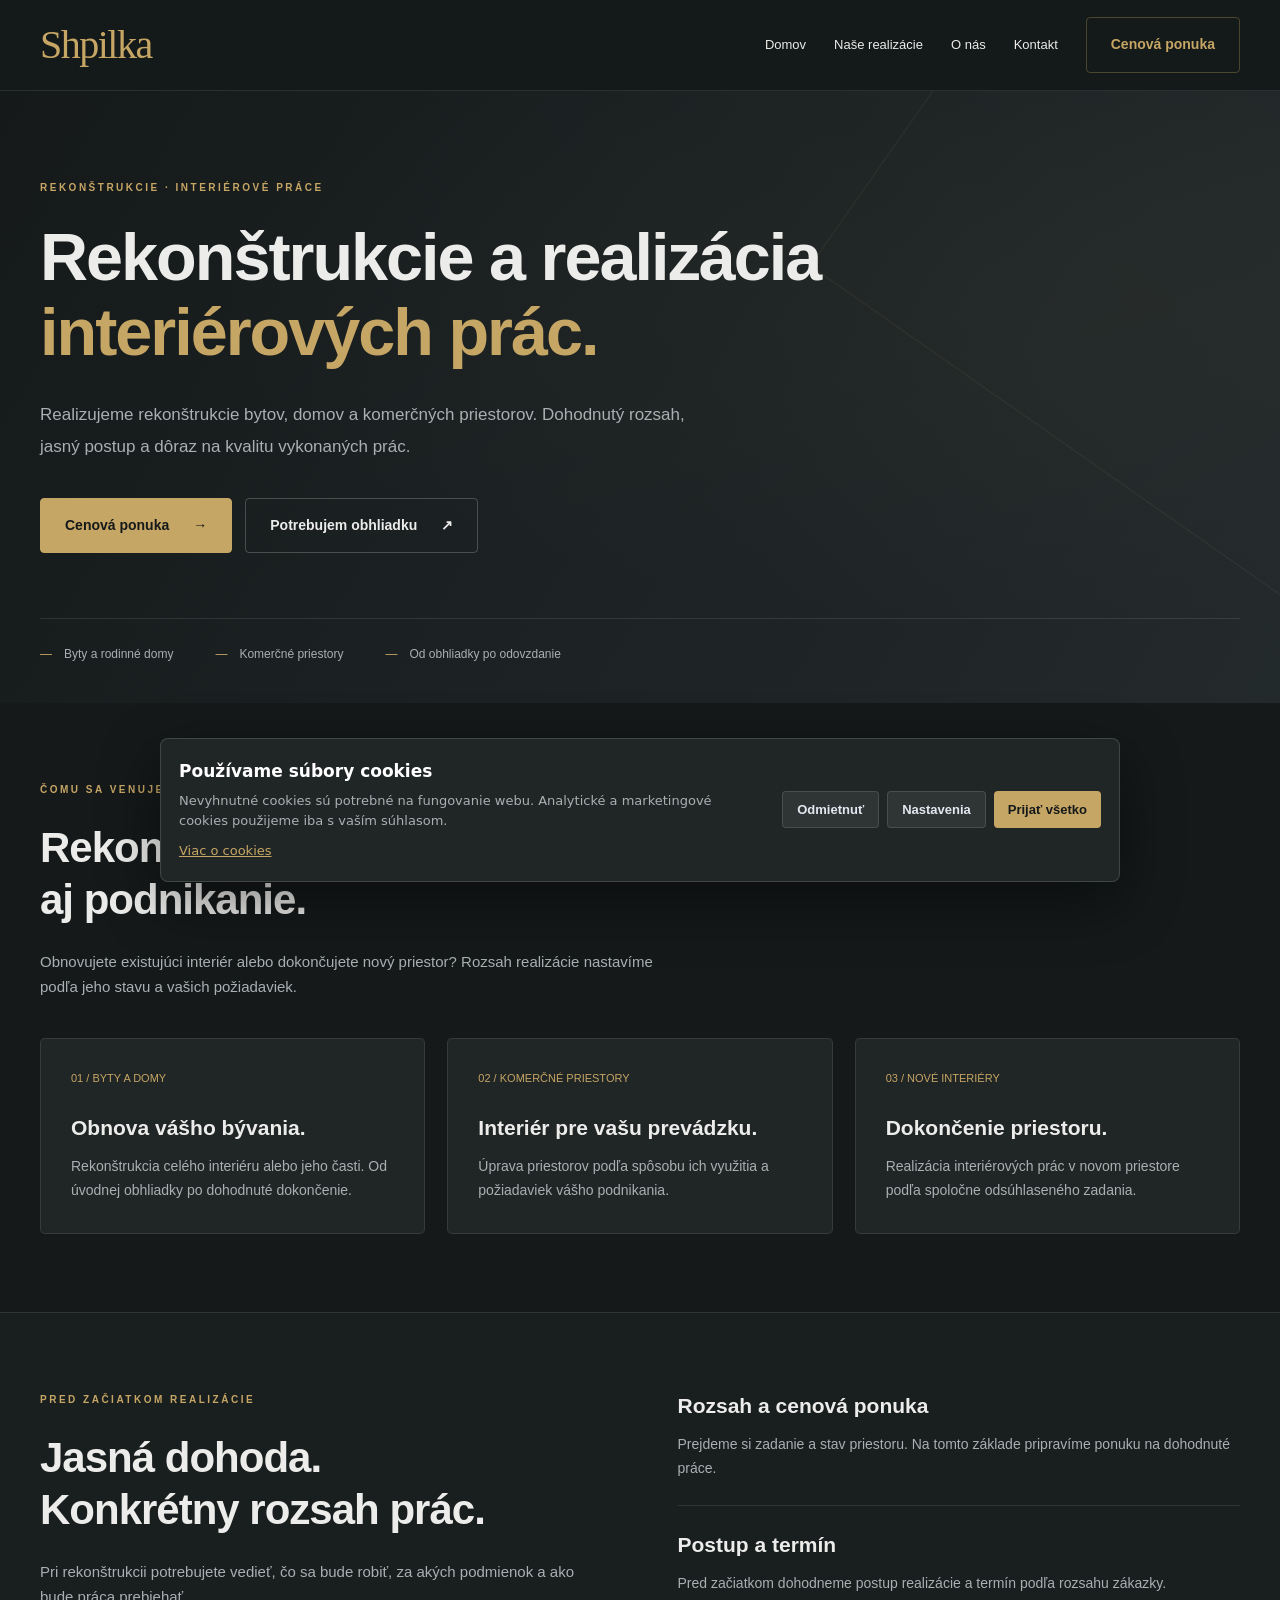
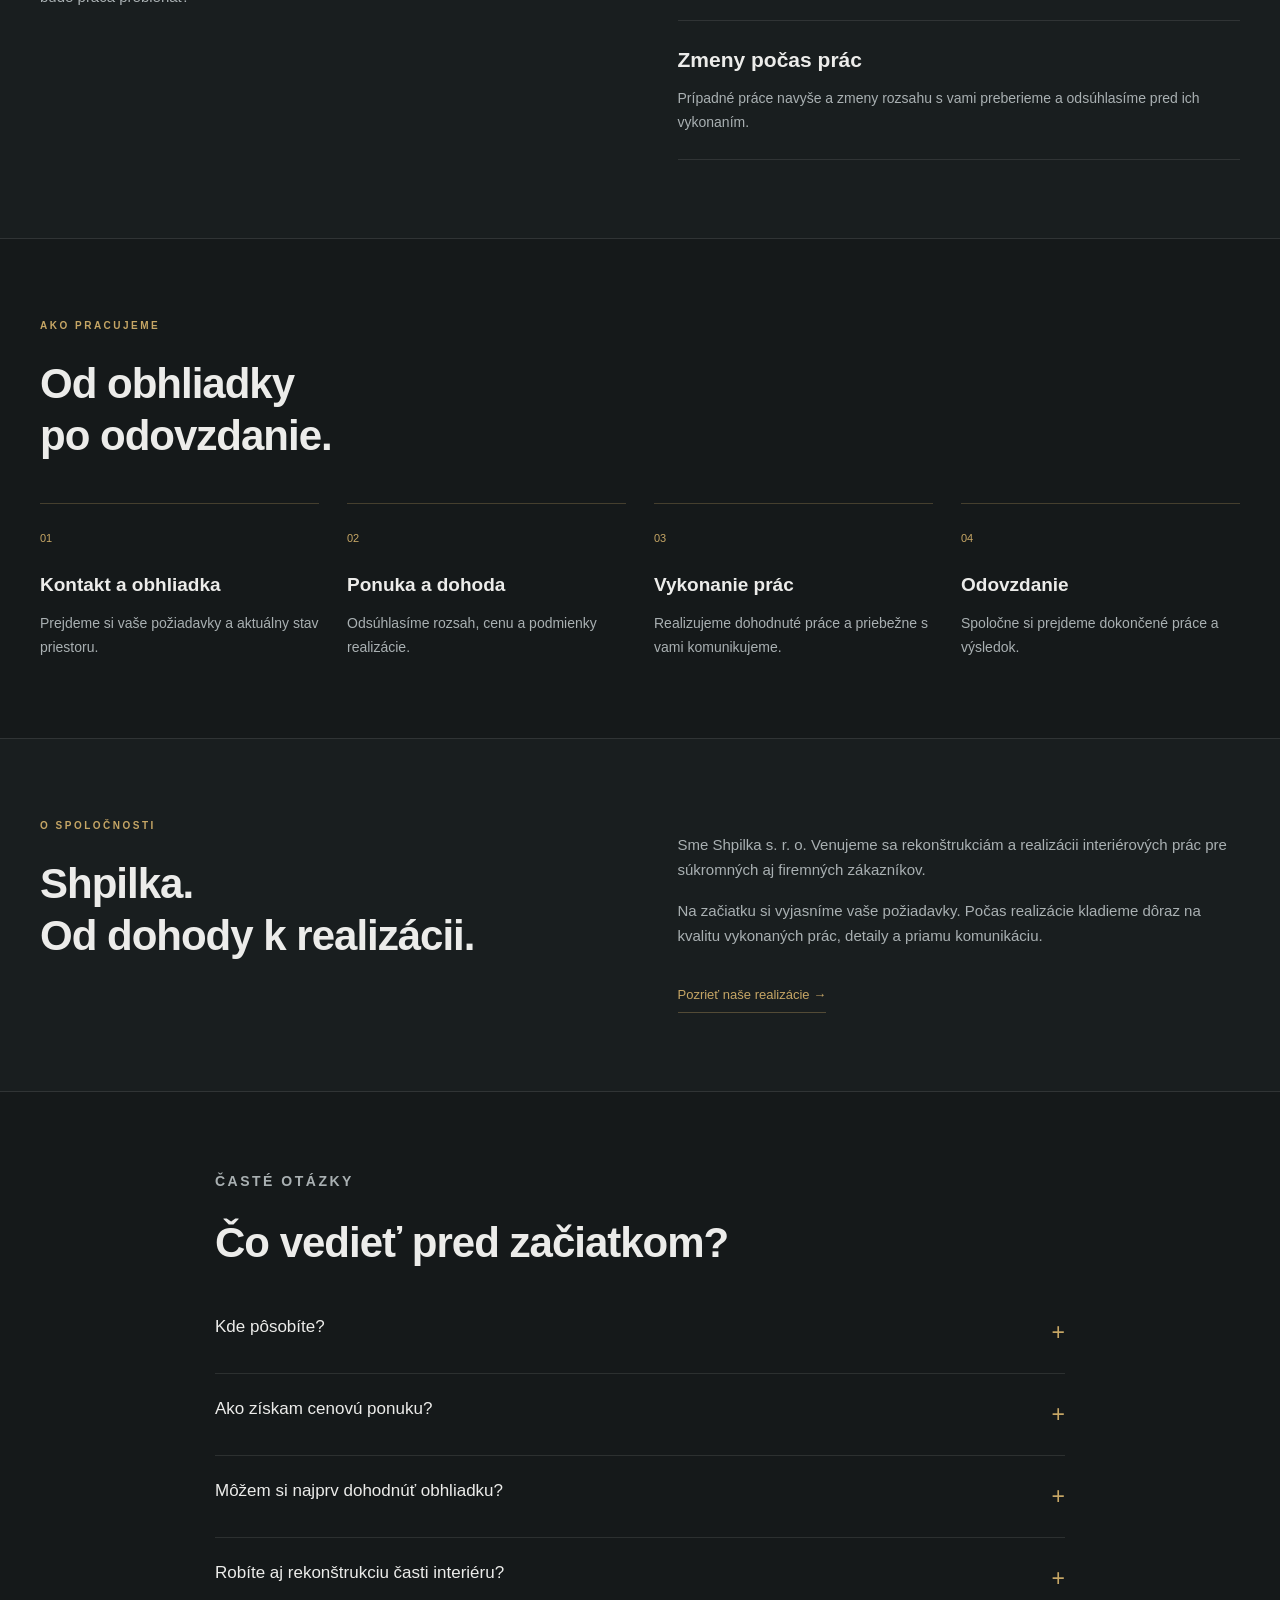
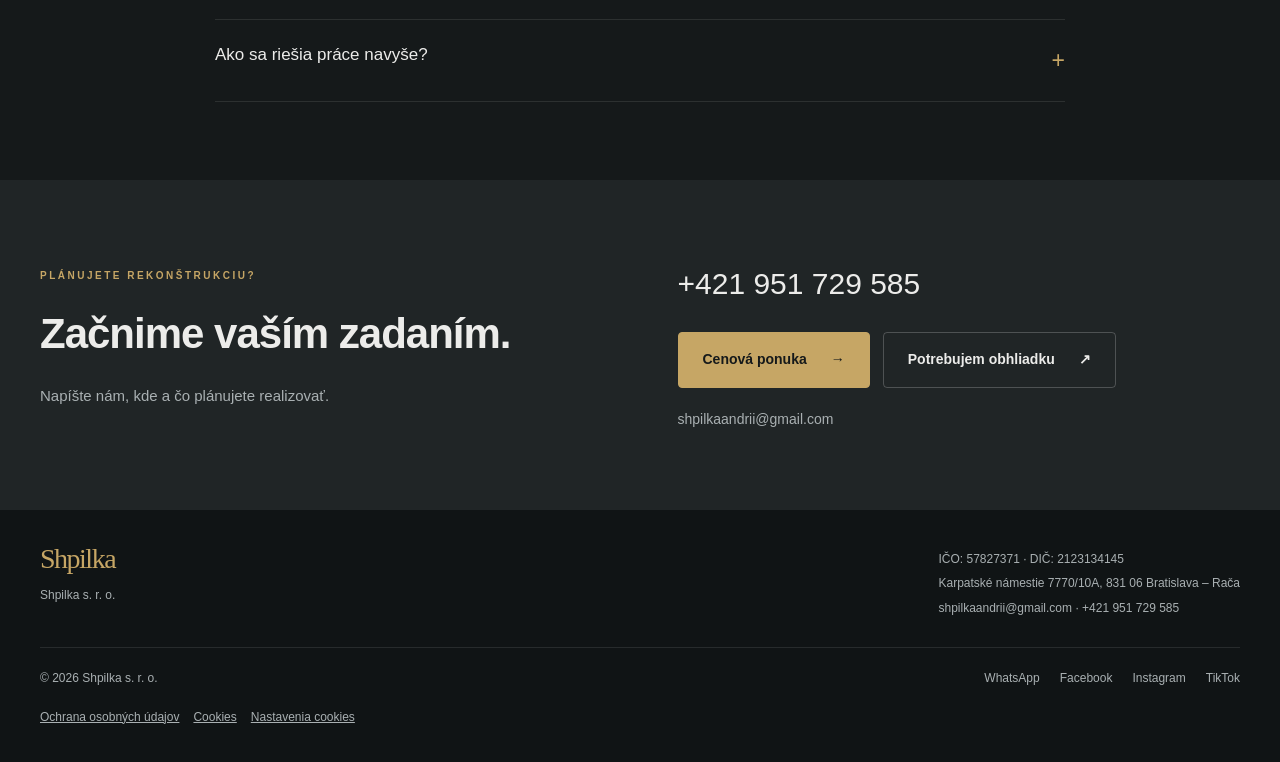
==== commit 94682465: "Publish approved renovation website with Shpilka wordmark and unified quote/inspection form" ====
--- a/index.html
+++ b/index.html
@@ -1,50 +1,23 @@
 <!DOCTYPE html>
-<html lang="sk">
-<head>
-<meta charset="UTF-8">
-<meta name="viewport" content="width=device-width, initial-scale=1.0">
-<title>SHPILKA – Premeny priestorov a rekonštrukcie</title>
-<meta name="description" content="SHPILKA mení interiéry na priestory pre nový začiatok. Premeny bývania a komerčných priestorov od predstavy po hotový výsledok.">
-
-<meta property="og:title" content="SHPILKA – Premeny priestorov">
-<meta property="og:description" content="Nová podoba vášho bývania alebo podnikania. Pozrite si naše premeny priestorov.">
-<meta property="og:url" content="https://shpilka.sk">
-<meta name="robots" content="index, follow">
-<link rel="canonical" href="https://shpilka.sk/">
-<link rel="icon" href="favicon.png">
-<link rel="stylesheet" href="/assets/site.css">
-<style>*{box-sizing:border-box}html{scroll-behavior:smooth;scroll-padding-top:100px}body{margin:0;background:#f6f5f1;color:#20272b;font-family:Arial,system-ui,sans-serif;line-height:1.65}a{color:inherit;text-decoration:none}button{font:inherit}a:focus-visible,button:focus-visible,summary:focus-visible{outline:3px solid #b59652;outline-offset:5px}.wrap{width:min(1200px,calc(100% - 48px));margin:auto}.nav{background:#12202b;color:white;position:sticky;top:0;z-index:100}.nav-inner{display:flex;align-items:center;gap:28px;min-height:96px}.brand{margin-right:auto;display:flex;align-items:center}.brand img{width:112px;height:88px;object-fit:contain}.nav a:not(.brand){font-size:13px}.button{display:inline-flex;align-items:center;justify-content:center;padding:14px 24px;background:#c6a665;color:#17242d;font-size:14px;font-weight:700;border:1px solid #c6a665;min-height:50px;border-radius:3px}.button:hover{background:#d9bc80}.button.outline{background:transparent;color:inherit;border-color:#ffffff45}.hero{background:radial-gradient(ellipse at 88% 20%,#32434a 0,transparent 55%),linear-gradient(120deg,#12202b,#1f3039);color:#fff;padding:95px 0 75px;position:relative;overflow:hidden}.hero:after{content:'';position:absolute;width:500px;height:500px;border:1px solid #c6a66520;right:-180px;top:-200px;transform:rotate(35deg);pointer-events:none}.eyebrow{font-size:11px;font-weight:700;letter-spacing:2px;text-transform:uppercase;color:#92743c;margin:0 0 18px}.hero .eyebrow{color:#d3b477}.hero h1{font-size:clamp(40px,5.5vw,68px);line-height:1.12;letter-spacing:-2px;font-weight:500;max-width:850px;margin:0 0 26px}.hero h1 span{color:#d6b879}.hero-copy{max-width:640px;font-size:18px;color:#c7d0d5;margin:0 0 32px}.actions{display:flex;gap:12px;flex-wrap:wrap}.hero-bottom{display:flex;gap:40px;flex-wrap:wrap;border-top:1px solid #ffffff20;margin-top:65px;padding-top:25px;color:#d3dadd;font-size:13px}.hero-bottom span:before{content:'—';color:#d6b879;margin-right:12px}section.block{padding:85px 0}.section-head{display:flex;justify-content:space-between;align-items:end;gap:30px;margin-bottom:36px}h2{font-size:clamp(30px,3.5vw,44px);line-height:1.2;letter-spacing:-1px;font-weight:500;margin:0 0 18px}h3{font-size:23px;line-height:1.3;font-weight:500;margin:0 0 14px}.intro{color:#636c71;max-width:600px;margin:0}.link{font-size:14px;font-weight:700;color:#886a30;display:inline-block;border-bottom:1px solid #b5965260;padding-bottom:5px}.services-grid{display:grid;grid-template-columns:repeat(3,minmax(0,1fr));gap:20px}.service{background:white;padding:30px;border:1px solid #e1e2dd;border-radius:4px}.number{display:block;color:#a4864b;font-size:12px;margin-bottom:28px}.service p{color:#636c71;font-size:14px;margin:0}.project{display:grid;grid-template-columns:1.3fr 1fr;background:#fff;border:1px solid #e1e2dd;border-radius:4px;overflow:hidden}.project img{width:100%;height:420px;object-fit:cover;display:block}.project-info{padding:45px;align-self:center}.project-info h3{font-size:32px}.project-info p{color:#636c71;font-size:14px}.project-meta{display:flex;gap:24px;margin:24px 0}.project-meta strong{display:block;color:#243039;font-size:21px;font-weight:500}.project-meta span{font-size:12px;color:#636c71}.muted-section{background:#eeeee8}.about-grid{display:grid;grid-template-columns:1fr 1fr;gap:75px}.about-copy p{color:#636c71}.values{display:grid;gap:22px}.value{padding-bottom:22px;border-bottom:1px solid #d6d9d4}.value h3{font-size:20px}.value p{font-size:14px;color:#636c71;margin:0}.steps{display:grid;grid-template-columns:repeat(4,1fr);gap:30px}.step{border-top:1px solid #d0d4ce;padding-top:25px}.step p{font-size:14px;color:#636c71}.faq{max-width:850px}.faq details{border-bottom:1px solid #d4d8d1;padding:20px 0}.faq summary{cursor:pointer;font-size:18px;font-weight:500}.faq details p{font-size:15px;color:#636c71;margin-bottom:0}.contact-block{background:#182a36;color:#fff}.contact-grid{display:grid;grid-template-columns:1.3fr 1fr;gap:60px;align-items:center}.contact-block .eyebrow{color:#d6b879}.contact-block p{color:#c5ced4}.contact-actions{display:grid;gap:16px}.phone{font-size:30px;line-height:1.2}.footer{padding:50px 24px;text-align:center;background:#101e28;color:#b4bec5}.footer-phone{display:block;font-size:26px;color:white}.footer-links{display:flex;justify-content:center;gap:20px;flex-wrap:wrap;margin-top:25px}.footer-links a{color:#d6b879}.legal-footer a,.legal-footer button{color:#adb8c0}.skip{position:absolute;top:-100px;background:#fff;color:#111;padding:12px;z-index:150}.skip:focus{top:10px}@media(max-width:800px){.nav-inner{gap:18px;flex-wrap:wrap;padding:12px 0;justify-content:center}.brand{flex-basis:100%;justify-content:center;margin:0}.brand img{height:70px;width:100px}.nav .button{display:none}.nav a:not(.brand){font-size:12px}.hero{padding:60px 0 45px}.hero h1{letter-spacing:-1px}.hero-copy{font-size:16px}.hero-bottom{gap:14px;margin-top:40px}.services-grid{grid-template-columns:repeat(2,minmax(0,1fr))}.project,.about-grid,.contact-grid{grid-template-columns:1fr}.project img{height:300px}.project-info{padding:28px}.about-grid,.contact-grid{gap:35px}.steps{grid-template-columns:repeat(2,minmax(0,1fr))}section.block{padding:60px 0}.section-head{display:block}.section-head>.link{margin-top:20px}.phone{font-size:26px}}@media(max-width:480px){.wrap{width:calc(100% - 36px)}.services-grid{grid-template-columns:1fr}.hero h1{font-size:40px}.actions .button{width:100%}.steps{gap:20px}.step h3{font-size:20px}.service{padding:25px}.hero-bottom{display:grid}.project-info h3{font-size:28px}}@media(prefers-reduced-motion:reduce){html{scroll-behavior:auto}}</style><link rel="stylesheet" href="/assets/brand.css?v=graphite-20261014-2100"></head><body><a class="skip" href="#main">Prejsť na obsah</a><header class="site-header"><nav class="site-nav" aria-label="Hlavná navigácia"><a class="site-brand" href="/" aria-label="SHPILKA — domov"><img src="/logo.png" alt="SHPILKA Group" width="130" height="90"></a><div class="site-links"><a href="/">Domov</a><a href="/realizacie/">Premeny priestorov</a><a href="/#o-nas">O nás</a><a href="/#kontakt">Kontakt</a><a class="site-cta" href="/dopyt/">Začať premenu</a></div></nav></header><main id="main">
-<section class="hero"><div class="wrap"><p class="eyebrow">SHPILKA · PREMENY PRIESTOROV</p><h1>Meníme priestory.<br><span>Pre váš nový začiatok.</span></h1><p class="hero-copy">Z priestoru, ktorý máte, vytvoríme priestor, v ktorom chcete byť. Nová podoba vášho bývania alebo podnikania začína spoločnou predstavou.</p><div class="actions"><a class="button" href="/dopyt/">Začať premenu →</a><a class="button outline" href="/realizacie/">Pozrieť premeny priestorov</a></div><div class="hero-bottom"><span>Byty a rodinné domy</span><span>Komerčné priestory</span></div></div></section>
-<section class="block" id="premena"><div class="wrap"><p class="eyebrow">NOVÁ PODOBA VÁŠHO PRIESTORU</p><h2>Viac než zmena vzhľadu.</h2><p class="intro">Priestor má zodpovedať tomu, ako žijete, pracujete a čo od neho očakávate. Spoločne nájdeme jeho novú podobu.</p><div class="transformation-grid"><article><span class="number">01</span><h3>Domov, ktorý vám vyhovuje.</h3><p>Obnova existujúceho bývania aj nový začiatok v priestore, ktorý čaká na svoju premenu.</p></article><article><span class="number">02</span><h3>Priestor pre vaše podnikanie.</h3><p>Interiér, v ktorom sa dobre pracuje a ktorý vytvára správny dojem na vašich zákazníkov.</p></article><article><span class="number">03</span><h3>Vaša predstava. Hotový výsledok.</h3><p>Od prvého rozhovoru cez dohodnutý postup až po odovzdanie zmeneného priestoru.</p></article></div></div></section>
-<section class="block" id="o-nas"><div class="wrap about-grid"><div class="about-copy"><p class="eyebrow">O SPOLOČNOSTI SHPILKA</p><h2>Nová podoba priestoru.<br>Osobný prístup k premene.</h2><p>Sme Shpilka s. r. o. Meníme existujúce interiéry na priestory pre novú etapu života alebo podnikania.</p><p>Pri spolupráci kladieme dôraz na zrozumiteľnú dohodu, komunikáciu a detaily realizácie. Na začiatku si prejdeme vašu predstavu aj stav priestoru a dohodneme ďalší postup.</p><a class="link" href="/dopyt/">Porozprávajme sa o vašom projekte →</a></div><div class="values"><div class="value"><h3>Rozsah dohodnutý vopred</h3><p>Ponuku pripravíme podľa konkrétnych prác. Prípadné zmeny a práce navyše najprv odsúhlasíme.</p></div><div class="value"><h3>Priama komunikácia</h3><p>Kontaktovať nás môžete telefonicky, cez WhatsApp alebo formulár.</p></div><div class="value"><h3>Pozornosť k detailom</h3><p>Od prípravy podkladu po finálne dokončenie. Naše výsledky si môžete pozrieť v realizáciách.</p></div></div></div></section>
-<section class="block muted-section" id="postup"><div class="wrap"><p class="eyebrow">AKO PRACUJEME</p><h2>Jasný postup od prvého kontaktu.</h2><div class="steps"><article class="step"><span class="number">01</span><h3>Kontakt a obhliadka</h3><p>Poviete nám, čo plánujete. Prejdeme si priestor a požadovaný rozsah.</p></article><article class="step"><span class="number">02</span><h3>Ponuka a dohoda</h3><p>Pripravíme cenovú ponuku a dohodneme podmienky aj termín.</p></article><article class="step"><span class="number">03</span><h3>Realizácia</h3><p>Vykonáme dohodnuté práce a preberieme s vami prípadné zmeny.</p></article><article class="step"><span class="number">04</span><h3>Odovzdanie</h3><p>Spoločne si prejdeme dokončené práce a výsledok realizácie.</p></article></div></div></section>
-<section class="block"><div class="wrap faq"><p class="eyebrow">PRED SPOLUPRÁCOU</p><h2>Často sa nás pýtate.</h2><details><summary>Robíte aj menšie zákazky?</summary><p>Napíšte nám, aké práce potrebujete a kde. Možnosť realizácie posúdime podľa rozsahu a aktuálnej kapacity.</p></details><details><summary>Kde pôsobíte?</summary><p>Pri dopyte uveďte miesto realizácie. Možnosť spolupráce dohodneme podľa rozsahu prác a aktuálnej kapacity.</p></details><details><summary>Ako získam cenovú ponuku?</summary><p>Vyplňte formulár alebo nám zavolajte. Pomôže opis prác, rozloha a fotografie. Presnú ponuku pripravíme podľa dohodnutého rozsahu a stavu priestoru.</p></details><details><summary>Môžem poslať fotografie priestoru?</summary><p>Áno, cez formulár alebo WhatsApp. Fotografie nám pomôžu lepšie pochopiť vaše zadanie.</p></details></div></section>
-<section class="block contact-block" id="kontakt"><div class="wrap contact-grid"><div><p class="eyebrow">VÁŠ PROJEKT ZAČÍNA ROZHOVOROM</p><h2>Povedzte nám,<br>čo plánujete.</h2><p>Stačí stručný opis a miesto realizácie.<br>Spoločne dohodneme ďalší krok.</p></div><div class="contact-actions"><a class="phone" href="tel:+421951729585">+421 951 729 585</a><div class="actions"><a class="button" href="/dopyt/">Poslať dopyt →</a><a class="button outline" href="https://wa.me/421951729585" target="_blank" rel="noopener">WhatsApp</a></div><a href="mailto:shpilkaandrii@gmail.com">shpilkaandrii@gmail.com</a></div></div></section></main>
-<!-- FOOTER -->
-<div class="footer" id="firemne-udaje">
-    <h3 style="color: #fff; margin-bottom: 6px">Kontaktujte nás</h3>
-    <p style="color: #64748b; font-size: 14px; margin-bottom: 20px">Dostupní každý deň</p>
-    <a href="tel:+421951729585" class="footer-phone">+421 951 729 585</a>
-    <div class="footer-links">
-        <a href="https://wa.me/421951729585" target="_blank" rel="noopener"> WhatsApp</a>
-        <a href="https://www.facebook.com/profile.php?id=61573303380805" target="_blank" rel="noopener"> Facebook</a>
-        <a href="https://www.instagram.com/shpilka.sk/" target="_blank" rel="noopener"> Instagram</a>
-        <a href="https://www.tiktok.com/@shpilka.s.r.o" target="_blank" rel="noopener"> TikTok</a>
-    </div>
-    <div style="margin-top:28px;color:#64748b;font-size:13px;line-height:1.7">
-        <strong style="color:#94a3b8">Shpilka s. r. o.</strong><br>
-        IČO: 57827371 · DIČ: 2123134145<br>
-        Karpatské námestie 7770/10A, 831 06 Bratislava – Rača<br>
-        <a href="mailto:shpilkaandrii@gmail.com" style="color:#d4af37">shpilkaandrii@gmail.com</a>
-    </div>
-    <div class="legal-footer">
-        <a href="/ochrana-osobnych-udajov/">Ochrana osobných údajov</a>
-        <a href="/cookies/">Cookies</a>
-        <button type="button" onclick="ShpilkaCookies.open()">Nastavenia cookies</button>
-    </div>
-    <p style="color: #334155; font-size: 13px; margin-top: 18px">© <span id="year"></span> SHPILKA s. r. o. – Rekonštrukcie interiérov</p>
-</div>
-<script>document.getElementById('year').textContent = new Date().getFullYear();</script>
-<script src="/assets/site.js"></script>
-</body>
-</html>
+<html lang="sk"><head><meta charset="UTF-8"><meta name="viewport" content="width=device-width,initial-scale=1">
+<title>Shpilka — Rekonštrukcie a realizácia interiérových prác</title><meta name="description" content="Realizujeme rekonštrukcie bytov, domov a komerčných priestorov. Dohodnutý rozsah, jasný postup a dôraz na kvalitu vykonaných prác."><meta property="og:title" content="Shpilka — Rekonštrukcie a realizácia interiérových prác"><meta property="og:description" content="Realizujeme rekonštrukcie bytov, domov a komerčných priestorov. Dohodnutý rozsah, jasný postup a dôraz na kvalitu vykonaných prác."><meta property="og:url" content="https://shpilka.sk/"><meta name="robots" content="index,follow"><link rel="canonical" href="https://shpilka.sk/"><link rel="icon" href="/favicon.png"><link rel="stylesheet" href="/assets/site.css"><link rel="stylesheet" href="/assets/brand.css?v=approved-20261014-2146"></head><body class="home-page"><a class="skip-link" href="#main">Prejsť na obsah</a>
+<header class="site-header"><nav class="wrap site-nav" aria-label="Hlavná navigácia">
+<a class="brand" href="/" aria-label="Shpilka — domov">Shpilka</a>
+<div class="links"><a href="/">Domov</a><a href="/realizacie/">Naše realizácie</a><a href="/#o-nas">O nás</a><a href="/#kontakt">Kontakt</a><a class="btn outline" href="/dopyt/?typ=ponuka">Cenová ponuka</a></div>
+</nav></header><main id="main"><section class="hero"><div class="wrap hero-content">
+<p class="eyebrow">REKONŠTRUKCIE · INTERIÉROVÉ PRÁCE</p><h1>Rekonštrukcie a realizácia<br><span>interiérových prác.</span></h1>
+<p class="lead">Realizujeme rekonštrukcie bytov, domov a komerčných priestorov. Dohodnutý rozsah, jasný postup a dôraz na kvalitu vykonaných prác.</p><div class="actions"><a class="btn" href="/dopyt/?typ=ponuka">Cenová ponuka <span aria-hidden="true">→</span></a><a class="btn secondary" href="/dopyt/?typ=obhliadka">Potrebujem obhliadku <span aria-hidden="true">↗</span></a></div>
+<div class="strip"><span>Byty a rodinné domy</span><span>Komerčné priestory</span><span>Od obhliadky po odovzdanie</span></div></div></section>
+<section class="block"><div class="wrap"><p class="eyebrow">ČOMU SA VENUJEME</p><h2>Rekonštrukcie pre bývanie<br>aj podnikanie.</h2><p class="intro">Obnovujete existujúci interiér alebo dokončujete nový priestor? Rozsah realizácie nastavíme podľa jeho stavu a vašich požiadaviek.</p>
+<div class="cards"><article class="card"><span class="number">01 / BYTY A DOMY</span><h3>Obnova vášho bývania.</h3><p>Rekonštrukcia celého interiéru alebo jeho časti. Od úvodnej obhliadky po dohodnuté dokončenie.</p></article><article class="card"><span class="number">02 / KOMERČNÉ PRIESTORY</span><h3>Interiér pre vašu prevádzku.</h3><p>Úprava priestorov podľa spôsobu ich využitia a požiadaviek vášho podnikania.</p></article><article class="card"><span class="number">03 / NOVÉ INTERIÉRY</span><h3>Dokončenie priestoru.</h3><p>Realizácia interiérových prác v novom priestore podľa spoločne odsúhlaseného zadania.</p></article></div></div></section>
+<section class="block subtle"><div class="wrap split"><div><p class="eyebrow">PRED ZAČIATKOM REALIZÁCIE</p><h2>Jasná dohoda.<br>Konkrétny rozsah prác.</h2><p class="intro">Pri rekonštrukcii potrebujete vedieť, čo sa bude robiť, za akých podmienok a ako bude práca prebiehať.</p></div><div class="values"><div class="value"><h3>Rozsah a cenová ponuka</h3><p>Prejdeme si zadanie a stav priestoru. Na tomto základe pripravíme ponuku na dohodnuté práce.</p></div><div class="value"><h3>Postup a termín</h3><p>Pred začiatkom dohodneme postup realizácie a termín podľa rozsahu zákazky.</p></div><div class="value"><h3>Zmeny počas prác</h3><p>Prípadné práce navyše a zmeny rozsahu s vami preberieme a odsúhlasíme pred ich vykonaním.</p></div></div></div></section>
+<section class="block"><div class="wrap"><p class="eyebrow">AKO PRACUJEME</p><h2>Od obhliadky<br>po odovzdanie.</h2><div class="steps"><article class="step"><span class="number">01</span><h3>Kontakt a obhliadka</h3><p>Prejdeme si vaše požiadavky a aktuálny stav priestoru.</p></article><article class="step"><span class="number">02</span><h3>Ponuka a dohoda</h3><p>Odsúhlasíme rozsah, cenu a podmienky realizácie.</p></article><article class="step"><span class="number">03</span><h3>Vykonanie prác</h3><p>Realizujeme dohodnuté práce a priebežne s vami komunikujeme.</p></article><article class="step"><span class="number">04</span><h3>Odovzdanie</h3><p>Spoločne si prejdeme dokončené práce a výsledok.</p></article></div></div></section>
+<section class="block subtle" id="o-nas"><div class="wrap split"><div><p class="eyebrow">O SPOLOČNOSTI</p><h2>Shpilka.<br>Od dohody k realizácii.</h2></div><div class="about-text"><p>Sme Shpilka s. r. o. Venujeme sa rekonštrukciám a realizácii interiérových prác pre súkromných aj firemných zákazníkov.</p><p>Na začiatku si vyjasníme vaše požiadavky. Počas realizácie kladieme dôraz na kvalitu vykonaných prác, detaily a priamu komunikáciu.</p><a class="text-link" href="/realizacie/">Pozrieť naše realizácie →</a></div></div></section>
+<section class="block"><div class="wrap faq"><p class="eyebrow">ČASTÉ OTÁZKY</p><h2>Čo vedieť pred začiatkom?</h2><details><summary>Kde pôsobíte?</summary><p>Pôsobíme v Bratislavskom kraji.</p></details><details><summary>Ako získam cenovú ponuku?</summary><p>Vyplňte formulár a stručne opíšte plánovanú rekonštrukciu. Podľa zadania dohodneme obhliadku a pripravíme konkrétnu ponuku.</p></details><details><summary>Môžem si najprv dohodnúť obhliadku?</summary><p>Áno. Vyberte „Potrebujem obhliadku“, uveďte miesto realizácie a váš kontakt. Následne dohodneme ďalší postup.</p></details><details><summary>Robíte aj rekonštrukciu časti interiéru?</summary><p>Pošlite nám svoje zadanie. Možnosť realizácie posúdime podľa rozsahu prác a aktuálnej kapacity.</p></details><details><summary>Ako sa riešia práce navyše?</summary><p>Zmeny oproti dohodnutému rozsahu s vami najprv preberieme vrátane ich vplyvu na cenu a termín.</p></details></div></section>
+<section class="block contact" id="kontakt"><div class="wrap split"><div><p class="eyebrow">PLÁNUJETE REKONŠTRUKCIU?</p><h2>Začnime vaším zadaním.</h2><p class="intro">Napíšte nám, kde a čo plánujete realizovať.</p></div><div><a class="phone" href="tel:+421951729585">+421 951 729 585</a><div class="actions"><a class="btn" href="/dopyt/?typ=ponuka">Cenová ponuka <span aria-hidden="true">→</span></a><a class="btn secondary" href="/dopyt/?typ=obhliadka">Potrebujem obhliadku <span aria-hidden="true">↗</span></a></div><a class="email" href="mailto:shpilkaandrii@gmail.com">shpilkaandrii@gmail.com</a></div></div></section></main><footer class="site-footer"><div class="wrap">
+<div class="footer-row"><div><a class="brand footer-brand" href="/">Shpilka</a><p>Shpilka s. r. o.</p></div><div><p>IČO: 57827371 · DIČ: 2123134145</p><p>Karpatské námestie 7770/10A, 831 06 Bratislava – Rača</p><p><a href="mailto:shpilkaandrii@gmail.com">shpilkaandrii@gmail.com</a> · <a href="tel:+421951729585">+421 951 729 585</a></p></div></div>
+<div class="footer-bottom"><p>© <span id="year"></span> Shpilka s. r. o.</p><div class="footer-links"><a href="https://wa.me/421951729585" target="_blank" rel="noopener">WhatsApp</a><a href="https://www.facebook.com/profile.php?id=61573303380805" target="_blank" rel="noopener">Facebook</a><a href="https://www.instagram.com/shpilka.sk/" target="_blank" rel="noopener">Instagram</a><a href="https://www.tiktok.com/@shpilka.s.r.o" target="_blank" rel="noopener">TikTok</a></div></div>
+<div class="legal-footer"><a href="/ochrana-osobnych-udajov/">Ochrana osobných údajov</a><a href="/cookies/">Cookies</a><button type="button" onclick="ShpilkaCookies.open()">Nastavenia cookies</button></div>
+</div></footer>
+<script>document.getElementById('year').textContent=new Date().getFullYear();</script>
+<script src="/assets/site.js"></script></body></html>
--- a/assets/brand.css
+++ b/assets/brand.css
@@ -1,10 +1,13 @@
-/* Shared visual identity across all SHPILKA pages. */
-:root{--brand-background:#15191a;--brand-panel:#202526;--brand-gold:#c6a665;--brand-bright:#c6a665;--brand-text:#ececea;--brand-muted:#a9b0b2}
-body{background:var(--brand-background)!important;color:var(--brand-text)!important;font-family:'Segoe UI',system-ui,sans-serif!important}h1,h2,h3,h4{color:#fff}a,button,input,select,textarea,summary{touch-action:manipulation}a:focus-visible,button:focus-visible,input:focus-visible,select:focus-visible,textarea:focus-visible,summary:focus-visible{outline:2px solid var(--brand-bright);outline-offset:4px}.site-header{position:sticky;top:0;z-index:100;background:rgba(21,25,26,.97);border-bottom:1px solid #ffffff15;backdrop-filter:blur(12px)}.site-nav{max-width:1240px;margin:auto;padding:8px 24px;display:flex;align-items:center;justify-content:space-between;gap:25px}.site-brand{display:block;flex-shrink:0}.site-brand img{display:block;width:130px;height:90px;object-fit:contain}.site-links{display:flex;align-items:center;gap:28px;flex-wrap:wrap}.site-links a{color:#dddeda;text-decoration:none;font-size:14px}.site-links a:hover{color:#c6a665}.site-links .site-cta{padding:12px 20px;border:1px solid #c6a66555;border-radius:6px;color:#c6a665}.hero{background:radial-gradient(ellipse at 85% 25%,#c6a66510,transparent 55%),linear-gradient(130deg,#15191a,#232a2c)!important;color:#fff}.hero h1 span{color:#c6a665!important}.hero p,.hero-copy{color:#a9b0b2!important}.eyebrow,.hero .eyebrow,.number,.meta,.link,.contact-block .eyebrow{color:#c6a665!important}.hero-bottom{color:#a9b0b2!important}.hero-bottom span:before{color:#c6a665}.muted-section{background:#191e1f!important}.intro,.about-copy p,.value p,.step p,.faq details p,.project-info p,.service p,.transformation-grid p{color:#a9b0b2!important}.project,.service{background:#202526!important;border-color:#ffffff15!important;border-radius:12px}.project-meta strong{color:#fff!important}.project-meta span{color:#a9b0b2!important}.value,.step,.faq details{border-color:#ffffff20!important}.button,.btn{background:linear-gradient(135deg,#c6a665,#c6a665)!important;color:#15191a!important;border-color:#c6a665!important;border-radius:7px!important}.button.outline{background:transparent!important;color:#ececea!important;border-color:#ffffff35!important}.contact-block{background:#202526!important;border-top:1px solid #c6a66525}.footer{background:#15191a!important;border-top:1px solid #ffffff15!important;color:#a9b0b2!important}.footer p,.footer>div{color:#a9b0b2!important}.footer-links a,.legal a,.back{color:#c6a665!important}.transformation-grid{display:grid;grid-template-columns:repeat(3,minmax(0,1fr));gap:35px;margin-top:45px}.transformation-grid article{padding:28px 0;border-top:1px solid #c6a66540}.transformation-grid h3{font-size:25px}.transformation-grid p{font-size:15px;line-height:1.8}.legal{max-width:900px;padding-top:65px}.legal h1{font-weight:500}.legal p,.legal li{color:#a9b0b2}.table th,.table td{border-color:#ffffff20}.box,.cta{background:#202526!important;border-color:#ffffff20!important}.form-section,.form-card{border-color:#ffffff20!important}html{scroll-padding-top:120px}@media(max-width:760px){.site-nav{flex-direction:column;gap:4px;padding:8px 18px 16px}.site-brand img{width:100px;height:70px}.site-links{justify-content:center;gap:12px 18px}.site-links a{font-size:12px}.site-links .site-cta{padding:6px 12px}.transformation-grid{grid-template-columns:1fr;gap:10px}.transformation-grid article{padding:24px 0}.transformation-grid .number{margin-bottom:18px}html{scroll-padding-top:160px}}@media(prefers-reduced-motion:reduce){html{scroll-behavior:auto!important}}
-
-/* Muted gold and graphite palette from the first redesign. */
-.button,.btn{background:#c6a665!important;color:#171a1b!important}.button:hover,.btn:hover{background:#d5b87d!important}.button.outline{background:transparent!important;color:#ececea!important}.hero h1 span{color:#c6a665!important}.hero-bottom span:before{color:#c6a665!important}.footer{background:#101415!important}.site-links .site-cta{color:#c6a665!important;border-color:#c6a66555!important}.cookie-box{background:#202526}.cookie-copy p,.cookie-settings small{color:#a9b0b2}.cookie-copy a{color:#c6a665}.cookie-btn.primary{background:#c6a665;color:#171a1b}.cookie-settings input{accent-color:#c6a665}input,select,textarea{background-color:#202526!important;color:#ececea!important;border-color:#ffffff25!important}.form-section,.form-card{background:#202526!important}.header h1 span,.form-title,.back,.stars{color:#c6a665!important}.chips span,.services span{color:#c6a665!important;border-color:#c6a66540!important;background:#c6a66510!important}
-
-/* Approved screenshot palette: graphite, muted gold, warm white. */
-:root{color-scheme:dark;--brand-background:#15191a;--brand-panel:#202526;--brand-gold:#c6a665;--brand-bright:#c6a665;--brand-text:#ececea;--brand-muted:#a9b0b2}
-body{background:#15191a!important;color:#ececea!important}.site-header{background:#15191a!important}.hero{background:radial-gradient(ellipse at 85% 25%,rgba(198,166,101,.06),transparent 55%),linear-gradient(130deg,#15191a,#232a2c)!important}.hero h1{color:#fff!important;font-weight:600}.hero h1 span{color:#c6a665!important}.hero:after{border-color:#c6a66520!important}.muted-section{background:#191e1f!important}.contact-block,.box,.cta,.project,.service{background:#202526!important}.eyebrow,.number,.meta,.back,.link,.head .meta,.box h3,.header h1 span,.hero h1 span,.footer-links a{color:#c6a665!important}.hero p:not(.eyebrow),.intro,.head p,.body p,.box p,.cta p,.legal p,.legal li{color:#a9b0b2!important}.site-links a{color:#dddeda!important}.site-links .site-cta{color:#c6a665!important}.button,.btn,.btn-primary,button[type=submit]{background:#c6a665!important;color:#171a1b!important;border-color:#c6a665!important}.button.outline,.btn-secondary{background:transparent!important;color:#ececea!important;border-color:#ffffff35!important}.footer{background:#101415!important}.footer p,.footer div{color:#a9b0b2!important}.footer strong{color:#ececea!important}.legal-footer a,.legal-footer button{color:#a9b0b2!important}input,select,textarea{background:#202526!important;color:#ececea!important;border-color:#ffffff25!important}input::placeholder,textarea::placeholder{color:#a9b0b2!important}.note{border-left-color:#c6a665!important;background:#c6a6650d!important}
+:root{--bg:#15191a;--panel:#202526;--gold:#c6a665;--text:#ececea;--muted:#a9b0b2;--line:#ffffff19;color-scheme:dark}
+*{box-sizing:border-box}html{scroll-behavior:smooth;scroll-padding-top:110px}body{margin:0;background:var(--bg);color:var(--text);font-family:Arial,Helvetica,sans-serif;line-height:1.7}a{color:inherit;text-decoration:none}button,input,select,textarea{font:inherit}button{cursor:pointer}button:disabled{cursor:wait;opacity:.65}a:focus-visible,button:focus-visible,summary:focus-visible{outline:2px solid var(--gold);outline-offset:5px}[hidden]{display:none!important}.wrap{width:min(1200px,calc(100% - 48px));margin:auto}.skip-link{position:absolute;top:-100px;padding:12px;background:var(--gold);color:var(--bg);z-index:200}.skip-link:focus{top:5px}
+.site-header{position:sticky;top:0;z-index:100;background:#15191af5;border-bottom:1px solid var(--line)}.site-nav{min-height:90px;display:flex;align-items:center;justify-content:space-between;gap:30px}.brand{font-family:Georgia,'Times New Roman',serif;font-size:40px;font-weight:400;letter-spacing:-1.5px;line-height:1;color:var(--gold);white-space:nowrap}.links{display:flex;gap:28px;align-items:center;font-size:13px}.links a:hover{color:var(--gold)}.btn{display:inline-flex;align-items:center;justify-content:center;gap:24px;background:var(--gold);color:#15191a;border:1px solid var(--gold);padding:15px 24px;border-radius:4px;font-size:14px;font-weight:700;line-height:1.7}.btn.secondary{background:transparent;border-color:#ffffff35;color:var(--text)}.btn.outline{background:transparent;border-color:#c6a66550;color:var(--gold)}.btn:hover{filter:brightness(1.12)}
+.hero{padding:88px 0 38px;background:radial-gradient(ellipse at 90% 35%,#c6a6650a,transparent 60%),linear-gradient(120deg,#15191a,#232a2c);position:relative;overflow:hidden}.hero:after{content:'';position:absolute;width:600px;height:600px;right:-250px;top:-200px;border:1px solid #c6a66518;transform:rotate(35deg);pointer-events:none}.hero-content{position:relative;z-index:1}.eyebrow{font-size:10px;letter-spacing:2.5px;text-transform:uppercase;color:var(--gold);font-weight:700;margin:0 0 24px}.hero h1{font-size:clamp(40px,5.2vw,70px);line-height:1.12;letter-spacing:-2px;font-weight:600;max-width:960px;margin:0 0 30px}.hero h1 span{color:var(--gold)}.lead{font-size:17px;line-height:1.9;color:var(--muted);max-width:650px;margin:0 0 34px}.actions{display:flex;gap:13px;flex-wrap:wrap}.strip{margin-top:65px;border-top:1px solid var(--line);padding-top:25px;display:flex;gap:42px;color:var(--muted);font-size:12px}.strip span:before{content:'—';color:var(--gold);margin-right:12px}
+section.block{padding:78px 0}h2{font-size:clamp(29px,3.3vw,42px);line-height:1.25;font-weight:600;letter-spacing:-1px;margin:0 0 22px}h3{font-size:21px;line-height:1.4;font-weight:600;margin:0 0 13px}.intro{font-size:15px;color:var(--muted);max-width:650px}.cards{display:grid;grid-template-columns:repeat(3,minmax(0,1fr));gap:22px;margin-top:38px}.card{padding:30px;background:var(--panel);border:1px solid var(--line);border-radius:5px}.number{font-size:11px;color:var(--gold);display:block;margin-bottom:25px}.card p,.step p,.value p{font-size:14px;color:var(--muted);margin:0}.subtle{background:#191e1f;border-top:1px solid var(--line);border-bottom:1px solid var(--line)}.split{display:grid;grid-template-columns:minmax(0,1fr) minmax(0,1fr);gap:75px}.values{display:grid;gap:24px}.value{border-bottom:1px solid var(--line);padding-bottom:24px}.steps{display:grid;grid-template-columns:repeat(4,minmax(0,1fr));gap:28px;margin-top:40px}.step{padding-top:25px;border-top:1px solid #c6a66545}.step h3{font-size:19px}.about-text p{color:var(--muted);font-size:15px}.text-link{display:inline-block;margin-top:20px;color:var(--gold);font-size:13px;border-bottom:1px solid #c6a66555;padding-bottom:6px}.faq{max-width:850px;margin:auto}.faq details{padding:21px 0;border-bottom:1px solid var(--line)}summary{display:flex;justify-content:space-between;gap:20px;cursor:pointer;font-size:17px;list-style:none}summary::-webkit-details-marker{display:none}summary:after{content:'+';color:var(--gold);font-size:23px}details[open] summary:after{content:'−'}.faq p{font-size:14px;color:var(--muted)}.contact{background:var(--panel)}.contact .split{align-items:center}.phone{display:block;font-size:30px;font-weight:500;margin-bottom:23px}.email{display:block;color:var(--muted);font-size:14px;margin-top:20px}
+.site-footer{background:#101415;padding:35px 0;color:var(--muted);font-size:12px}.footer-row{display:flex;justify-content:space-between;gap:30px}.footer-row p{margin:4px 0}.footer-brand{font-size:28px;display:inline-block;margin-bottom:8px}.footer-bottom{display:flex;justify-content:space-between;gap:20px;margin-top:25px;padding-top:20px;border-top:1px solid var(--line)}.footer-bottom p{margin:0}.footer-links{display:flex;flex-wrap:wrap;gap:20px}.site-footer a:hover{color:var(--gold)}.legal-footer{justify-content:flex-start}.legal-footer a,.legal-footer button{color:var(--muted);font-family:inherit}
+.page-head{padding:55px 0 30px}.page-head h1,.head h1{font-size:clamp(32px,4.4vw,48px);line-height:1.2;font-weight:600;letter-spacing:-1px;margin:0 0 20px}.back{display:inline-block;padding:0;border:0;background:none;color:var(--gold);font-size:12px;margin-bottom:28px}.form-layout{display:grid;grid-template-columns:minmax(0,.8fr) minmax(0,1.2fr);gap:60px;padding-bottom:75px}.form-panel{padding:32px;border:1px solid var(--line);background:var(--panel);border-radius:6px}.form-grid{display:grid;grid-template-columns:minmax(0,1fr) minmax(0,1fr);gap:20px}.field{display:flex;flex-direction:column;gap:7px}.full{grid-column:1/-1}label,.field-label{font-size:12px}.field-label{margin:0}input,select,textarea{width:100%;padding:13px;background:#15191a;color:var(--text);border:1px solid #ffffff25;border-radius:4px;font-size:14px}input:focus,select:focus,textarea:focus{outline:1px solid var(--gold)}textarea{min-height:135px;resize:vertical}.check{display:flex;gap:10px;align-items:flex-start;color:var(--muted);font-size:11px;margin:22px 0}.check input{width:16px;flex-shrink:0;margin-top:4px;accent-color:var(--gold)}.check a{text-decoration:underline;color:var(--gold)}.note{font-size:11px;color:var(--muted)}.aside-box{border-top:1px solid var(--line);margin-top:30px;padding-top:25px}.aside-box p{font-size:14px;color:var(--muted)}.aside-phone{color:var(--gold);font-size:23px}.form-status{margin-top:20px;padding:20px;background:#c6a66510;border:1px solid #c6a66545;font-size:14px}.form-status.error{border-color:#cd897a;background:#cd897a10;color:#f0c3ba}.upload-wrapper{border:1px dashed #ffffff25;border-radius:4px;padding:15px}.uploadcare--widget__button_type_open{background:var(--gold);color:var(--bg);border:0;font:inherit;font-size:13px}
+.projects-main{padding:0 0 75px}.projects-grid{width:min(1200px,calc(100% - 48px));margin:auto;display:grid;gap:25px}.project-card{display:grid;grid-template-columns:minmax(0,1.15fr) minmax(0,1fr);background:var(--panel);border:1px solid var(--line);border-radius:5px;overflow:hidden}.project-card>a{display:block}.project-card img{width:100%;height:100%;min-height:300px;object-fit:cover;display:block}.project-body{padding:35px}.project-body h2{font-size:29px}.project-body p{color:var(--muted);font-size:14px}.meta{color:var(--gold);font-size:12px;margin-bottom:15px}.detail-main{padding:45px 0 75px}.head{margin:0 0 26px}.head p{max-width:880px;color:var(--muted);line-height:1.75}.facts{display:flex;gap:10px;flex-wrap:wrap;margin:20px 0}.facts b{padding:10px 13px;border:1px solid #c6a66540;border-radius:4px;background:#c6a66508;font-size:13px;font-weight:500}.info{display:grid;grid-template-columns:1fr 1fr;gap:20px;margin:26px 0 38px}.box{padding:25px;border:1px solid var(--line);border-radius:5px;background:var(--panel)}.box h3{font-size:14px;color:var(--gold);margin:0 0 10px}.box p{font-size:14px;line-height:1.65;color:var(--muted);margin:0}.stage{margin:38px 0}.stage h2{font-size:26px;letter-spacing:0;margin-bottom:18px}.gallery{display:grid;grid-template-columns:repeat(3,minmax(0,1fr));gap:12px}.gallery img{width:100%;aspect-ratio:4/3;object-fit:cover;border-radius:4px;cursor:zoom-in;background:var(--panel)}.cta{margin-top:44px;padding:35px;border-radius:5px;border:1px solid #c6a66540;background:var(--panel)}.cta h2{font-size:30px}.cta p{color:var(--muted)}.lightbox{position:fixed;inset:0;background:#000000ed;display:none;align-items:center;justify-content:center;z-index:9999;padding:24px}.lightbox.open{display:flex}.lightbox img{max-width:96vw;max-height:92vh;object-fit:contain}.lightbox button{position:absolute;top:18px;right:22px;border:0;background:transparent;color:#fff;font-size:36px;cursor:pointer}
+.legal{width:min(860px,calc(100% - 48px));margin:auto;padding:55px 0 80px}.legal h1{font-size:clamp(30px,4.4vw,44px);line-height:1.2;font-weight:600;letter-spacing:-1px}.legal h2{font-size:22px;letter-spacing:0;margin:34px 0 15px}.legal p,.legal li{color:var(--muted);font-size:15px;line-height:1.8}.legal a{color:var(--gold);text-decoration:underline}.legal .note{padding:15px;border-left:3px solid var(--gold);background:#c6a66508;margin:22px 0}.table{width:100%;border-collapse:collapse;margin:20px 0}.table th,.table td{border:1px solid var(--line);padding:12px;text-align:left;font-size:13px;overflow-wrap:anywhere}.table th{color:var(--text);font-weight:600}.legal .btn{margin:15px 0}
+.cookie-box{background:var(--panel);border-color:#ffffff25;border-radius:8px}.cookie-copy p,.cookie-settings small{color:var(--muted)}.cookie-copy a{color:var(--gold)}.cookie-btn.primary{background:var(--gold);color:var(--bg)}.cookie-btn{font:600 13px Arial,Helvetica,sans-serif;border-radius:4px}.cookie-settings input{accent-color:var(--gold)}
+@media(max-width:800px){.site-nav{padding:22px 0;min-height:auto;flex-wrap:wrap;gap:20px}.links{gap:20px;flex-wrap:wrap}.links .btn{display:none}.hero{padding-top:60px}.hero h1{letter-spacing:-1.2px}.cards,.split,.form-layout{grid-template-columns:1fr;gap:25px}.steps{grid-template-columns:1fr 1fr}.strip{flex-wrap:wrap;gap:16px 25px;margin-top:45px}section.block{padding:55px 0}.footer-row{flex-direction:column}.footer-bottom{flex-direction:column}.form-panel{padding:24px}.project-card{grid-template-columns:1fr}.project-card img{height:auto;min-height:0;aspect-ratio:4/3}.gallery{grid-template-columns:repeat(2,minmax(0,1fr))}.info{grid-template-columns:1fr}html{scroll-padding-top:130px}}
+@media(max-width:480px){.wrap,.projects-grid,.legal{width:calc(100% - 36px)}.brand{font-size:36px}.links{font-size:11px;gap:17px}.hero h1{font-size:40px}.lead{font-size:15px}.actions .btn{width:100%}.form-grid{grid-template-columns:1fr}.full{grid-column:auto}.phone{font-size:26px}.steps{gap:20px}.card,.project-body,.cta{padding:25px}.gallery{grid-template-columns:1fr}.table th,.table td{padding:8px;font-size:12px}}
+@media(prefers-reduced-motion:reduce){html{scroll-behavior:auto}}
